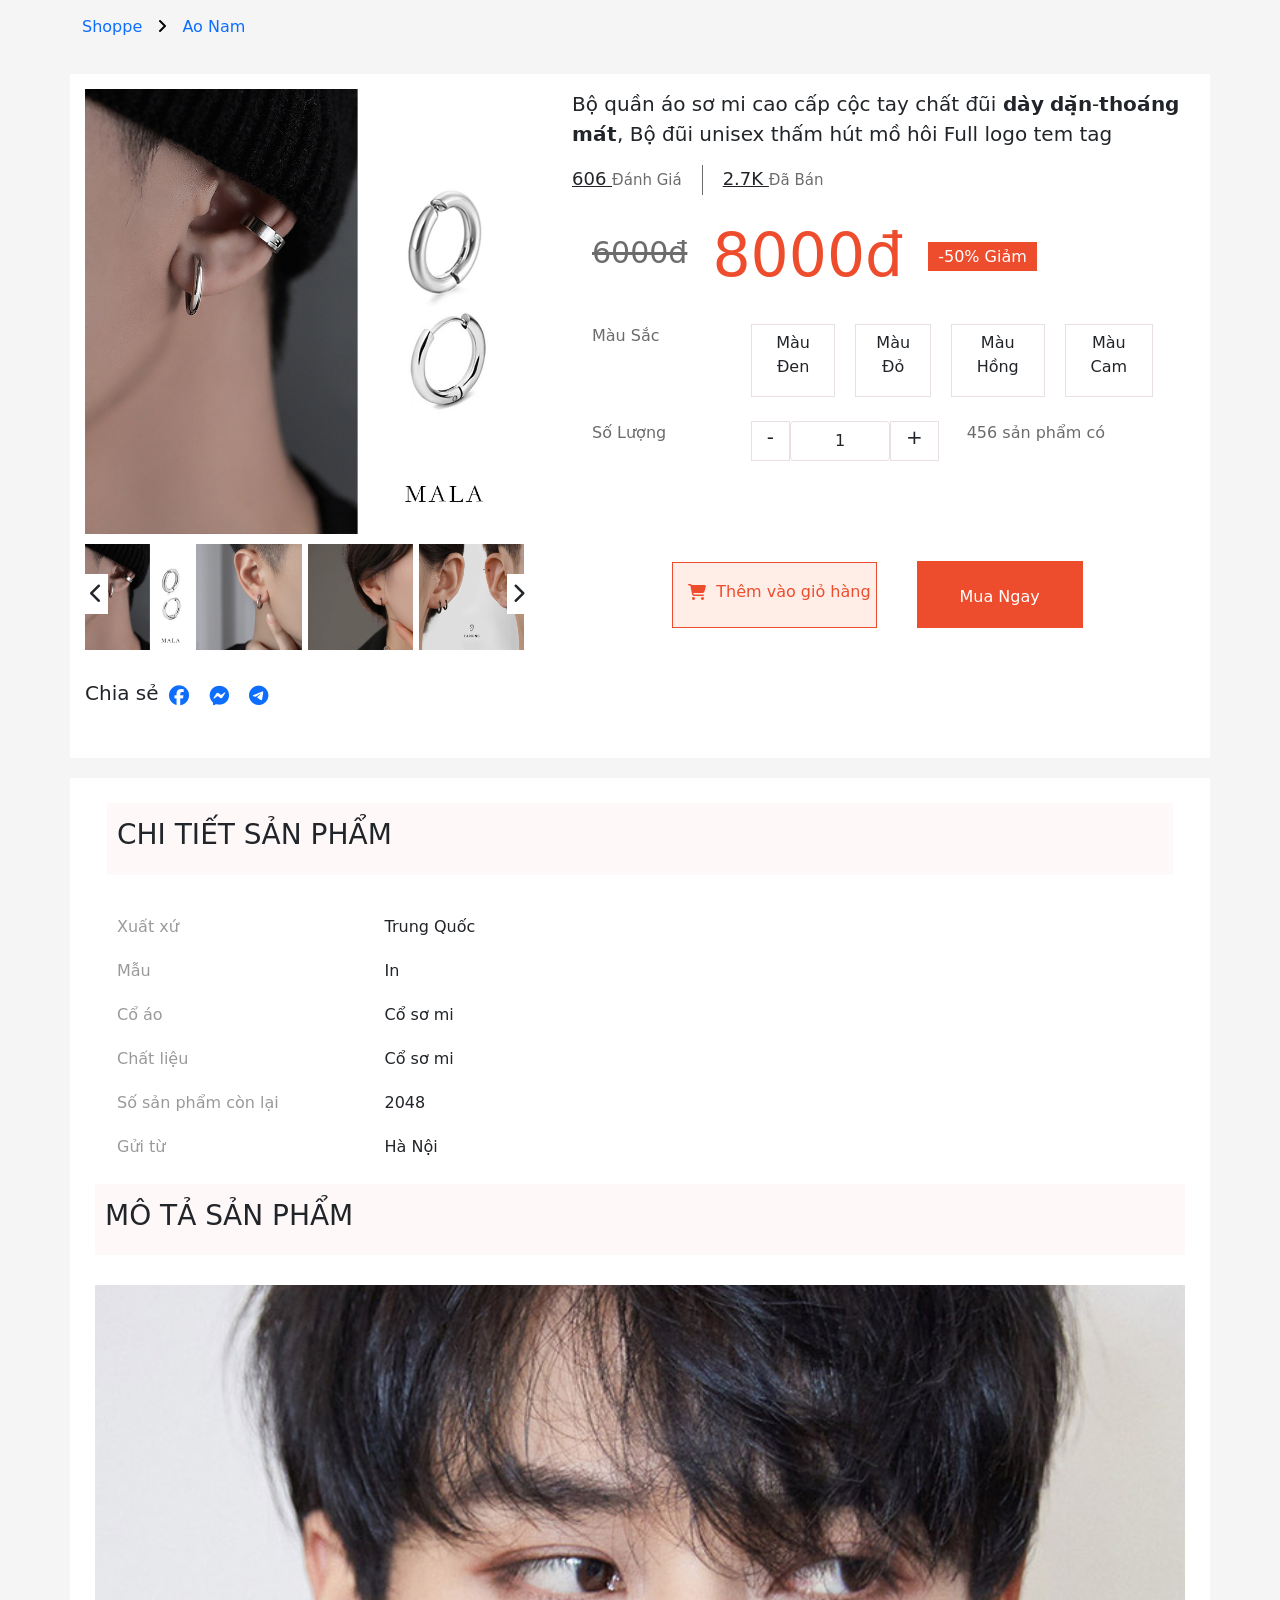
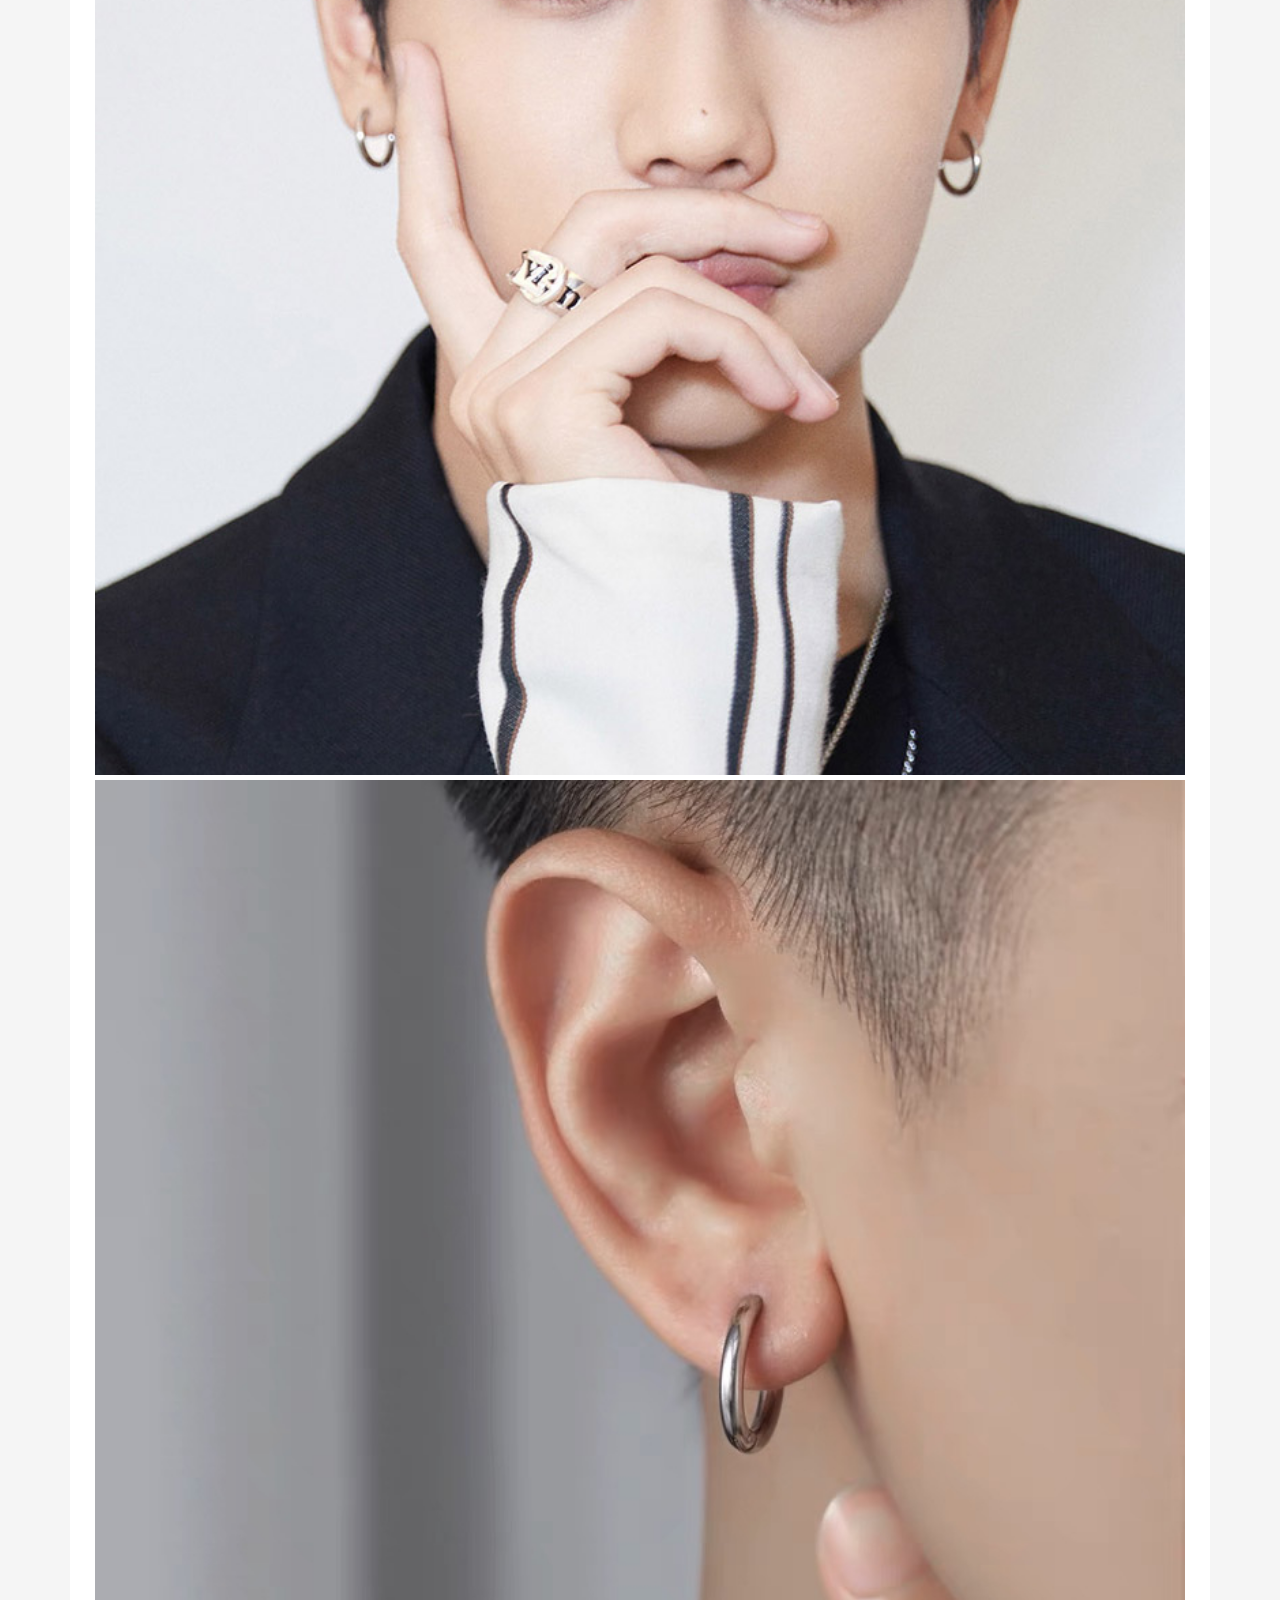
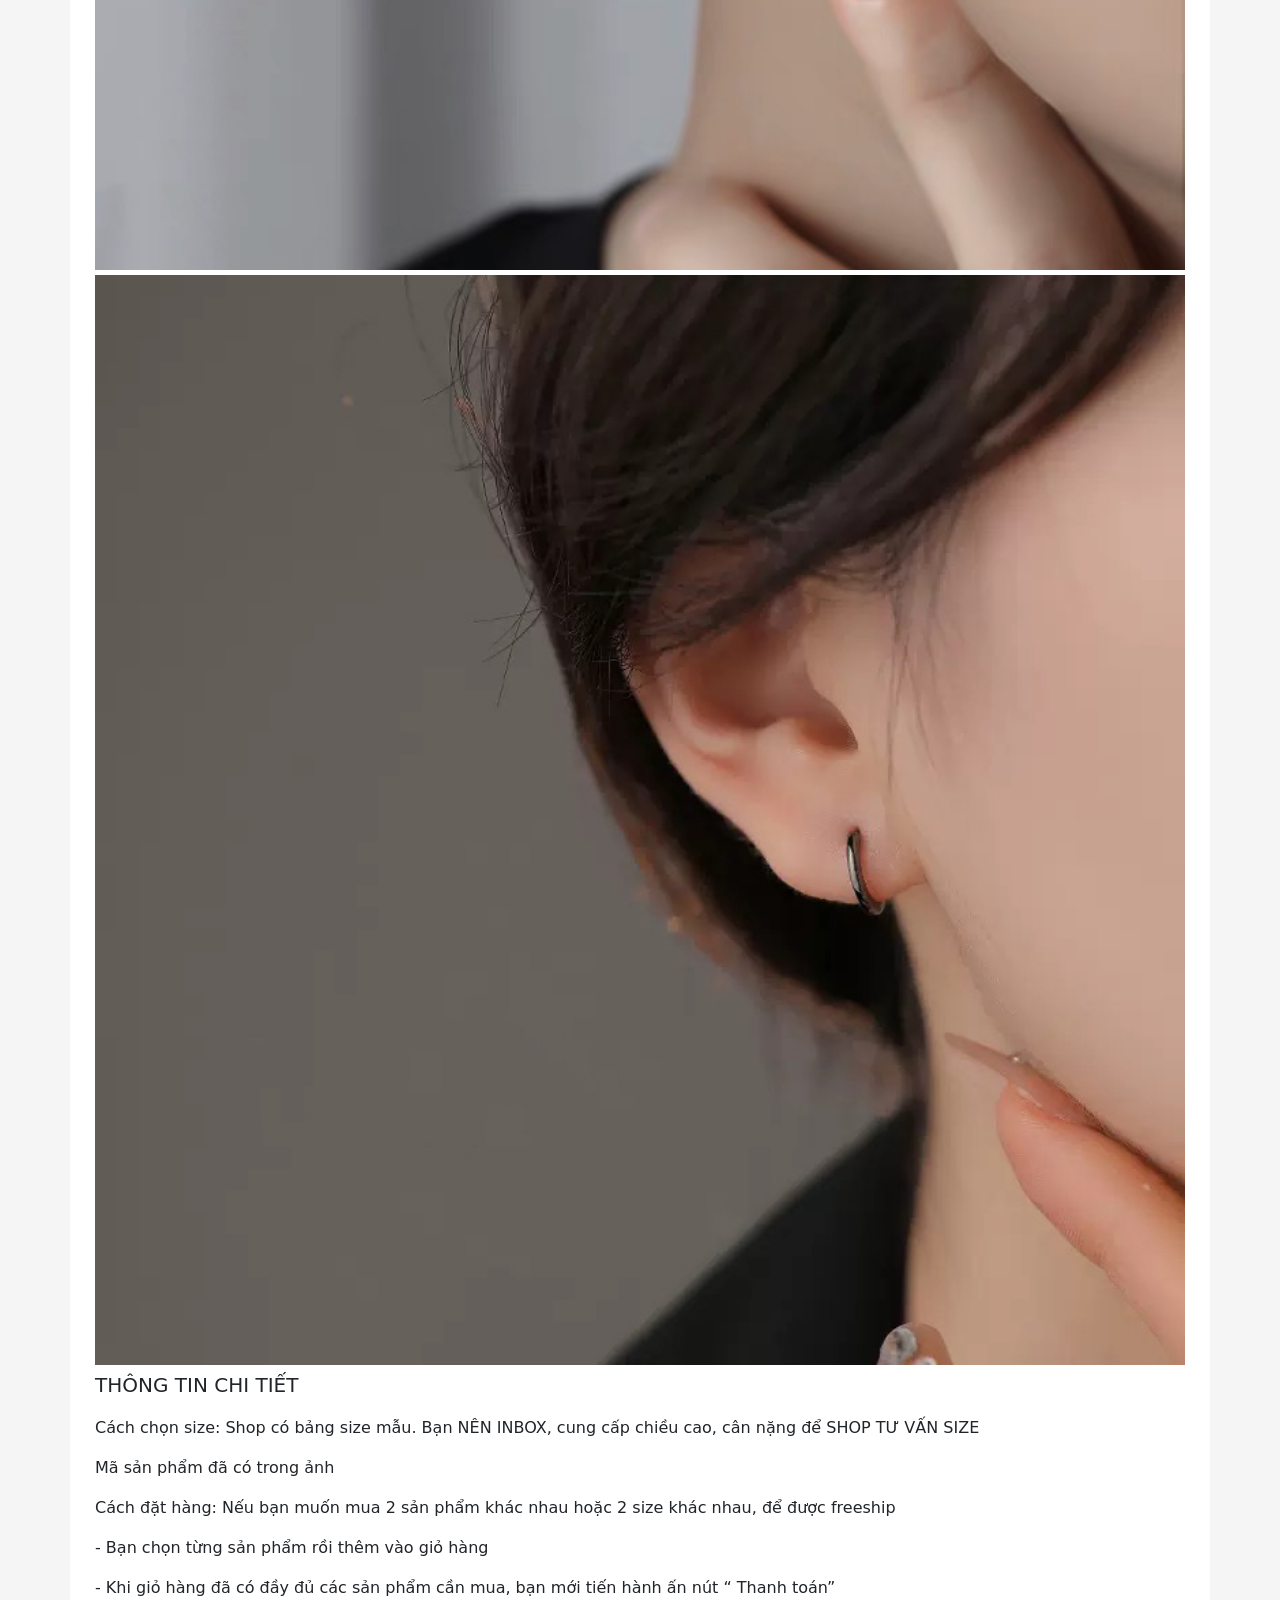
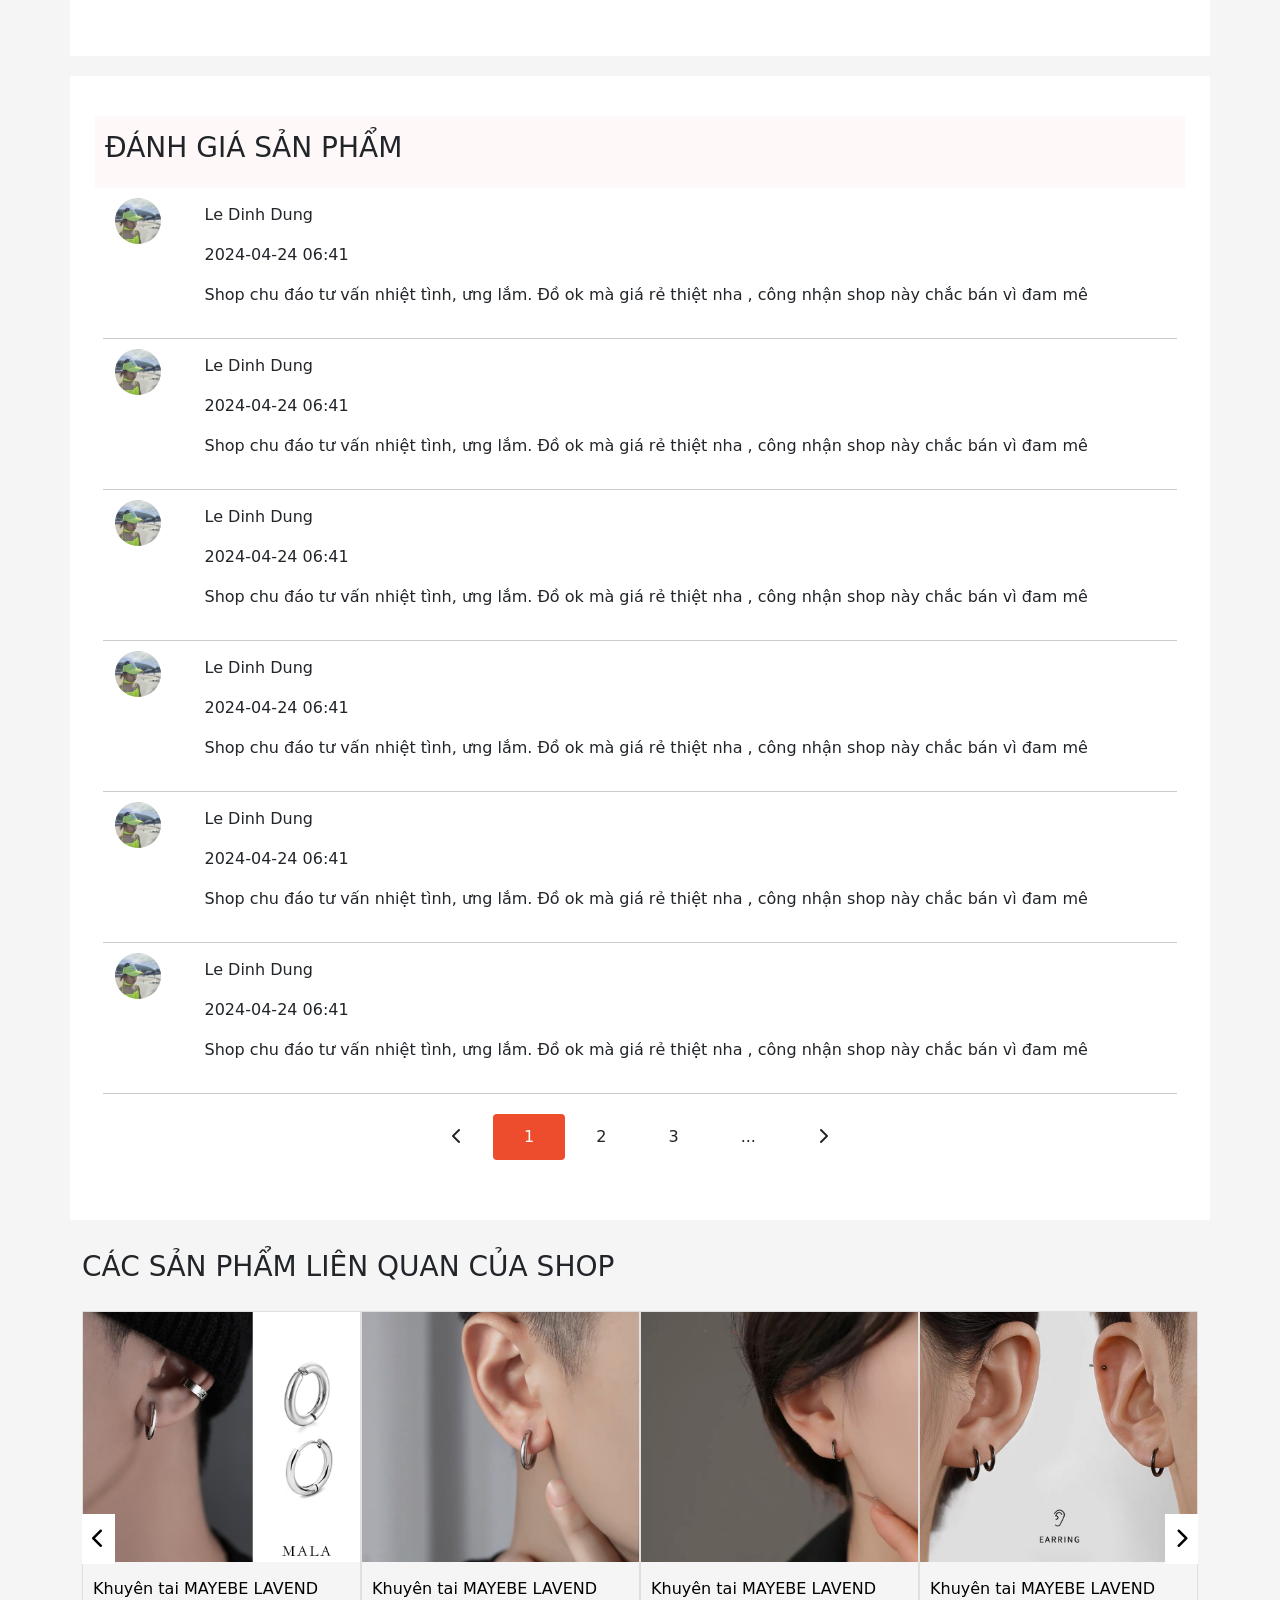
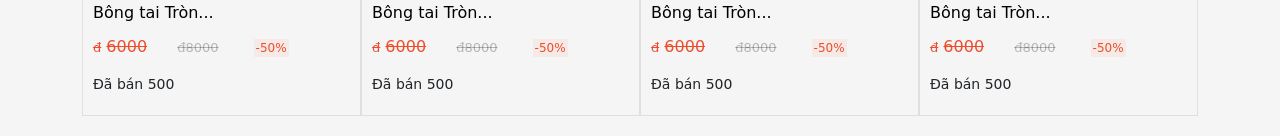
==== index.html @ de65886d "detail" ====
<!DOCTYPE html>
<html lang="en">
<head>
    <meta charset="UTF-8">
    <meta name="viewport" content="width=device-width, initial-scale=1.0">
    <title>Document</title>
    <link rel="stylesheet" href="./css/style.css">
    <link rel="stylesheet" href="./bootstrap-5.0.2-dist/css/bootstrap.min.css">
    <link rel="stylesheet" href="./fontawesome-free-6.5.2-web/css/all.min.css">
</head>
<body>
    <div class="product-detail">
        <div class="container container-mobile">
            <div class="row page-product__breadcrumb">
                <div class="col-md-12 ">
                    <a href="" class="page-product-breadcrumb__item">Shoppe</a>
                    <a href="" class="page-product-breadcrumb__item"><i class="fa-solid fa-angle-right"></i></a>
                    <a href="" class="page-product-breadcrumb__item">Ao Nam</a>
                </div>
            </div>
            <div class="row product-briefing">
                <div class="col-md-5 list-img__product">
                    <div class="shopee-image-container">
                        <img width="100%" class="img-product__big" src="./img/d652c0b51bca7db8113ffdc261a8ef00.jpg" alt="">
                    </div>
                    <div class="slider-img d-flex">
                        <div class="btn-slider prev-img__product">
                            <i class="fa-solid fa-chevron-left"></i>
                        </div>
                        <div class="img-item d-flex" id="thumbnails">                     
                            <div class="thumbnail mb-3">
                                <img width="95%" src="./img/d652c0b51bca7db8113ffdc261a8ef00.jpg" class="img-fluid small-image img-product" alt="Small Image 1">
                            </div>
                            <div class="thumbnail mb-3">
                                <img width="95%" src="./img/cn-11134207-7r98o-llwynxroayw23f.jpg" class="img-fluid small-image img-product" alt="Small Image 1">
                            </div>
                            <div class="thumbnail mb-3">
                                <img width="95%" src="./img/cn-11134207-7r98o-llwynxrocdgi6d.jpg" class="img-fluid small-image img-product" alt="Small Image 1">
                            </div>
                            <div class="thumbnail mb-3">
                                <img width="95%" src="./img/cn-11134207-7r98o-llx174wvia7639.jpg" class="img-fluid small-image img-product" alt="Small Image 1">
                            </div>
                            <div class="thumbnail mb-3">
                                <img width="95%" src="./img/cn-11134207-7r98o-llwynxro6r6qc8.jpg" class="img-fluid small-image img-product selected-img" alt="Small Image 1">
                            </div>
                          
                        </div>
                        <div class="btn-slider next-img__product">
                            <i class="fa-solid fa-chevron-right"></i>
                        </div>
                    </div>
                    <div class="share d-flex">
                        <h3 class="text-share">Chia sẻ</h3>
                        <div class="icon-shares d-flex">
                            <a href="" class="icon-share"><i class="fa-brands fa-facebook"></i></a>
                            <a href=""class="icon-share"><i class="fa-brands fa-facebook-messenger"></i></a>
                            <a href=""class="icon-share"><i class="fa-brands fa-telegram"></i></a>
                            
                        </div>
                    </div>
                  
                </div>
                <div class="col-md-7">
                    <div class="inf-product">
                        <div class="name-product">
                            <span class="text-name">Bộ quần áo sơ mi cao cấp cộc tay chất đũi 𝗱𝗮̀𝘆 𝗱𝗮̣̆𝗻-𝘁𝗵𝗼𝗮́𝗻𝗴 𝗺𝗮́𝘁, Bộ đũi unisex thấm hút mồ hôi Full logo tem tag</span>
                        </div>
                        <div class="product-statistical d-flex">
                                <div class="review">
                                    <span class="number-review text-number">606 </span> 
                                    <span class="text-review text-statistical">Đánh Giá</span>
                                </div>
                                <div class="container-dash">

                                </div>
                                <div class="sold">
                                    <span class="number-sold text-number">2.7K </span> 
                                    <span class="text-sold text-statistical">  Đã Bán</span>
                                </div>
                        </div>
                        <div class="container-inf__product">
                            <div class="price d-flex">
                                <div class="price-sell">
                                    <span class="text-product__commont">6000đ</span>
                                </div>
                               
                                <span class=cost>8000đ</span>
                                <div class="container-discount">
                                    <span class="percent-discount">-50% Giảm</span>
                                </div>
                               
                            </div>
                            <div class="color-product">
                                <div class="row">
                                    <div class="col-md-3">
                                        <p class="title-color">Màu Sắc</p>
                                    </div>
                                    <div class="col-md-9 d-flex">
                                        <div class="select-color">
                                            <p class="name-color">Màu Đen</p>
                                        </div>
                                        <div class="select-color">
                                            <p class="name-color">Màu Đỏ</p>
                                        </div>
                                        <div class="select-color">
                                            <p class="name-color">Màu Hồng</p>
                                        </div>
                                        <div class="select-color">
                                            <p class="name-color">Màu Cam</p>
                                        </div>
                                    </div>
                                </div>
                            </div>
                            <div class="quantity-product">
                                    <div class="row">
                                        <div class="col-md-3">
                                            <p class="title-quantity">Số Lượng</p>
                                        </div>
                                        <div class="col-md-9 d-flex">
                                            <div class="row">
                                                <div class="col-md-5">
                                                    <div class="d-flex btn-input__quantity">
                                                        <div class="btn-quantity reduce">
                                                            -
                                                        </div>
                                                        <div class="show-quantity">
                                                            <input class="form-control quantity-product__buy" type="text" value="1">
                                                        </div>
                                                        <div class="btn-quantity increase">
                                                            +
                                                        </div>
                                                    </div>
                                                </div>
                                                <div class="col-md-7">
                                                    <div class="product-availability">
                                                        <p class="text-product__availability">456 sản phẩm có</p>
                                                    </div>
                                                </div>
                                            </div>
                                            
                                            
                                        </div>
                                    </div>
                            </div>
                            <div class="btn-group full-height d-flex justify-content-center align-items-center">
                                <div class="btn-addcart ">
                                    <div class="text-btn__addcart d-flex">
                                        <i class="fa-solid fa-cart-shopping"></i>
                                        <p class="text-addcart">Thêm vào giỏ hàng</p>
                                    </div>
                                   
                                </div>
                                <div class="btn-buy">
                                    <button class="btn btn-submit">Mua Ngay</button>
                                </div>
                            </div>
                        </div>
                    </div>
                </div>
            </div>
            <div class="row container-description__product">
                    <div class="inf-product__detail">
                        <div class="header-product__detail">
                            <h3 class="title-header__detail">CHI TIẾT SẢN PHẨM</h3>
                        </div>
                        <div class="content-inf-product__detail">
                            <div class="row item-inf-product__detail origin">
                                <div class="col-md-3 title-item-inf-product__detail">Xuất xứ</div>
                                <div class="col-md-9 content-item-inf-product__detail">Trung Quốc</div>
                            </div>
                            <div class="row item-inf-product__detail Sample">
                                <div class="col-md-3 title-item-inf-product__detail">Mẫu</div>
                                <div class="col-md-9 content-item-inf-product__detail">In</div>
                            </div>
                            <div class="row item-inf-product__detail Collar">
                                <div class="col-md-3 title-item-inf-product__detail">Cổ áo</div>
                                <div class="col-md-9 content-item-inf-product__detail">Cổ sơ mi</div>
                            </div>
                            <div class="row item-inf-product__detail Collar">
                                <div class="col-md-3 title-item-inf-product__detail">Chất liệu</div>
                                <div class="col-md-9 content-item-inf-product__detail">Cổ sơ mi</div>
                            </div>
                            <div class="row item-inf-product__detail product-remaining ">
                                <div class="col-md-3 title-item-inf-product__detail">Số sản phẩm còn lại</div>
                                <div class="col-md-9 content-item-inf-product__detail">2048</div>
                            </div>
                            <div class="row item-inf-product__detail Sentfrom">
                                <div class="col-md-3 title-item-inf-product__detail">Gửi từ</div>
                                <div class="col-md-9 content-item-inf-product__detail">Hà Nội</div>
                            </div>
                        </div>
                    </div>
                    <div class="inf-product__description">
                        <div class="header-product__description">
                            <h3 class="title-header__description">MÔ TẢ SẢN PHẨM</h3>
                        </div>
                        <div class="content-inf-product__description">
                            <div class="list-img-product">
                                <img width="100%" class="img-product" src="./img/cn-11134207-7r98o-llwynxro6r6qc8.jpg" alt="">
                                <img width="100%" class="img-product" src="./img/cn-11134207-7r98o-llwynxroayw23f.jpg" alt="">
                                <img width="100%" class="img-product" src="./img/cn-11134207-7r98o-llwynxrocdgi6d.jpg" alt="">
                            </div>
                            <div class="text-inf-product__description">
                                <p class="title-text">THÔNG TIN CHI TIẾT</p>
                                <p class="text-product__description">Cách chọn size: Shop có bảng size mẫu. Bạn NÊN INBOX, cung cấp chiều cao, cân nặng để SHOP TƯ VẤN SIZE</p>
                                <p class="text-product__description">Mã sản phẩm đã có trong ảnh</p>
                                <p class="text-product__description">Cách đặt hàng: Nếu bạn muốn mua 2 sản phẩm khác nhau hoặc 2 size khác nhau, để được freeship</p>
                                <p class="text-product__description">- Bạn chọn từng sản phẩm rồi thêm vào giỏ hàng</p>
                                <p class="text-product__description">- Khi giỏ hàng đã có đầy đủ các sản phẩm cần mua, bạn mới tiến hành ấn nút “ Thanh toán”</p>
                            </div>
                        </div>
                    </div>
            </div>
            <div class="row container-review__product">
                <div class="review-product">
                    <div class="header-review__product">
                        <h3 class="title-header__review">ĐÁNH GIÁ SẢN PHẨM</h3>
                    </div>
                    <div class="content-product__review">
                        <div class="list-review__product">
                            <div class="item-review__product">
                                <div class="row inf-review__product">
                                    <div class="col-md-1">
                                        <img src="./img/nguoi.jpg" class="avatar-review" alt="">
                                    </div>
                                    <div class="col-md-11">
                                        <div class="inf-review">
                                            <div class="name-user__review">
                                                <p class="text-name">Le Dinh Dung</p>
                                            </div>
                                            <div class="time-user__review">
                                                <p class="time-review">2024-04-24 06:41</p>
                                            </div>
                                            <div class="content-review">
                                                <p class="text-content">Shop chu đáo tư vấn nhiệt tình, ưng lắm. Đồ ok mà giá rẻ thiệt nha , công nhận shop này chắc bán vì đam mê</p>
                                            </div>
                                        </div>
                                    </div>
                                </div>
                                <div class="row inf-review__product">
                                    <div class="col-md-1">
                                        <img src="./img/nguoi.jpg" class="avatar-review" alt="">
                                    </div>
                                    <div class="col-md-11">
                                        <div class="inf-review">
                                            <div class="name-user__review">
                                                <p class="text-name">Le Dinh Dung</p>
                                            </div>
                                            <div class="time-user__review">
                                                <p class="time-review">2024-04-24 06:41</p>
                                            </div>
                                            <div class="content-review">
                                                <p class="text-content">Shop chu đáo tư vấn nhiệt tình, ưng lắm. Đồ ok mà giá rẻ thiệt nha , công nhận shop này chắc bán vì đam mê</p>
                                            </div>
                                        </div>
                                    </div>
                                </div>
                                <div class="row inf-review__product">
                                    <div class="col-md-1">
                                        <img src="./img/nguoi.jpg" class="avatar-review" alt="">
                                    </div>
                                    <div class="col-md-11">
                                        <div class="inf-review">
                                            <div class="name-user__review">
                                                <p class="text-name">Le Dinh Dung</p>
                                            </div>
                                            <div class="time-user__review">
                                                <p class="time-review">2024-04-24 06:41</p>
                                            </div>
                                            <div class="content-review">
                                                <p class="text-content">Shop chu đáo tư vấn nhiệt tình, ưng lắm. Đồ ok mà giá rẻ thiệt nha , công nhận shop này chắc bán vì đam mê</p>
                                            </div>
                                        </div>
                                    </div>
                                </div>
                                <div class="row inf-review__product">
                                    <div class="col-md-1">
                                        <img src="./img/nguoi.jpg" class="avatar-review" alt="">
                                    </div>
                                    <div class="col-md-11">
                                        <div class="inf-review">
                                            <div class="name-user__review">
                                                <p class="text-name">Le Dinh Dung</p>
                                            </div>
                                            <div class="time-user__review">
                                                <p class="time-review">2024-04-24 06:41</p>
                                            </div>
                                            <div class="content-review">
                                                <p class="text-content">Shop chu đáo tư vấn nhiệt tình, ưng lắm. Đồ ok mà giá rẻ thiệt nha , công nhận shop này chắc bán vì đam mê</p>
                                            </div>
                                        </div>
                                    </div>
                                </div>
                                <div class="row inf-review__product">
                                    <div class="col-md-1">
                                        <img src="./img/nguoi.jpg" class="avatar-review" alt="">
                                    </div>
                                    <div class="col-md-11">
                                        <div class="inf-review">
                                            <div class="name-user__review">
                                                <p class="text-name">Le Dinh Dung</p>
                                            </div>
                                            <div class="time-user__review">
                                                <p class="time-review">2024-04-24 06:41</p>
                                            </div>
                                            <div class="content-review">
                                                <p class="text-content">Shop chu đáo tư vấn nhiệt tình, ưng lắm. Đồ ok mà giá rẻ thiệt nha , công nhận shop này chắc bán vì đam mê</p>
                                            </div>
                                        </div>
                                    </div>
                                </div>
                                <div class="row inf-review__product">
                                    <div class="col-md-1">
                                        <img src="./img/nguoi.jpg" class="avatar-review" alt="">
                                    </div>
                                    <div class="col-md-11">
                                        <div class="inf-review">
                                            <div class="name-user__review">
                                                <p class="text-name">Le Dinh Dung</p>
                                            </div>
                                            <div class="time-user__review">
                                                <p class="time-review">2024-04-24 06:41</p>
                                            </div>
                                            <div class="content-review">
                                                <p class="text-content">Shop chu đáo tư vấn nhiệt tình, ưng lắm. Đồ ok mà giá rẻ thiệt nha , công nhận shop này chắc bán vì đam mê</p>
                                            </div>
                                        </div>
                                    </div>
                                </div>
                            </div>
                        </div>
                        <div class="shopee-page-controller full-height d-flex justify-content-center align-items-center">
                            <div class="row">
                                <div class="list-page d-flex">
                                    <button class="btn-prev btn"><i class="fa-solid fa-chevron-left"></i></button>
                                    <button class="page-item btn selected">1</button>
                                    <button class="page-item btn ">2</button>
                                    <button class="page-item btn ">3</button>
                                    <button class="page-item btn ">...</button>
                                    <button  class="btn-next btn "><i class="fa-solid fa-chevron-right"></i></button>
                                </div>
                            </div>
                           
                        </div>
                    </div>
                </div>
            </div>
            <div class="row other-product">
                <div class="header-other__product">
                    <h3 class="title-header-other__product">CÁC SẢN PHẨM LIÊN QUAN CỦA SHOP</h3>
                </div>
                <div class="content-other__product">
                    <div class="slider-product d-flex">
                        <div class="btn-slider prev-product">
                            <i class="fa-solid fa-chevron-left"></i>
                        </div>
                        <div class="product-item d-flex" id="products">                     
                            <div class=" inf-product">
                                <img width="100%" height="250px" src="./img/d652c0b51bca7db8113ffdc261a8ef00.jpg" class="img-product" alt="">
                                <div class="text-product">
                                    <a href="" class="name-product">Khuyên tai MAYEBE LAVEND Bông tai Tròn...</a>
                                    <div class="price">
                                        <span class="text-product__commont unit">đ</span>
                                        <span class="text-product__commont price_sell">6000</span>
                                        <span class=cost>đ8000</span>
                                        <span class="percent-discount">-50%</span>
                                    </div>
                                    <div class="text-sold">
                                        Đã bán 500
                                    </div>
                                </div>
                            </div>
                            <div class=" inf-product">
                                <img width="100%" height="250px" src="./img/cn-11134207-7r98o-llwynxroayw23f.jpg" class="img-product" alt="">
                                <div class="text-product">
                                    <a href="" class="name-product">Khuyên tai MAYEBE LAVEND Bông tai Tròn...</a>
                                    <div class="price">
                                        <span class="text-product__commont unit">đ</span>
                                        <span class="text-product__commont price_sell">6000</span>
                                        <span class=cost>đ8000</span>
                                        <span class="percent-discount">-50%</span>
                                    </div>
                                    <div class="text-sold">
                                        Đã bán 500
                                    </div>
                                </div>
                            </div>
                            <div class=" inf-product">
                                <img width="100%" height="250px" src="./img/cn-11134207-7r98o-llwynxrocdgi6d.jpg" class="img-product" alt="">
                                <div class="text-product">
                                    <a href="" class="name-product">Khuyên tai MAYEBE LAVEND Bông tai Tròn...</a>
                                    <div class="price">
                                        <span class="text-product__commont unit">đ</span>
                                        <span class="text-product__commont price_sell">6000</span>
                                        <span class=cost>đ8000</span>
                                        <span class="percent-discount">-50%</span>
                                    </div>
                                    <div class="text-sold">
                                        Đã bán 500
                                    </div>
                                </div>
                            </div>
                            <div class=" inf-product">
                                <img width="100%" height="250px" src="./img/cn-11134207-7r98o-llx174wvia7639.jpg" class="img-product" alt="">
                                <div class="text-product">
                                    <a href="" class="name-product">Khuyên tai MAYEBE LAVEND Bông tai Tròn...</a>
                                    <div class="price">
                                        <span class="text-product__commont unit">đ</span>
                                        <span class="text-product__commont price_sell">6000</span>
                                        <span class=cost>đ8000</span>
                                        <span class="percent-discount">-50%</span>
                                    </div>
                                    <div class="text-sold">
                                        Đã bán 500
                                    </div>
                                </div>
                            </div>
                            <div class=" inf-product">
                                <img width="100%" height="250px" src="./img/vn-50009109-40d9185a5eb07ec1ccbcc4d94fb92656.png" class="img-product" alt="">
                                <div class="text-product">
                                    <a href="" class="name-product">Khuyên tai MAYEBE LAVEND Bông tai Tròn...</a>
                                    <div class="price">
                                        <span class="text-product__commont unit">đ</span>
                                        <span class="text-product__commont price_sell">6000</span>
                                        <span class=cost>đ8000</span>
                                        <span class="percent-discount">-50%</span>
                                    </div>
                                    <div class="text-sold">
                                        Đã bán 500
                                    </div>
                                </div>
                            </div>
                            <div class=" inf-product">
                                <img width="100%" height="250px" src="./img/cn-11134207-7r98o-llx174wvia7639.jpg" class="img-product" alt="">
                                <div class="text-product">
                                    <a href="" class="name-product">Khuyên tai MAYEBE LAVEND Bông tai Tròn...</a>
                                    <div class="price">
                                        <span class="text-product__commont unit">đ</span>
                                        <span class="text-product__commont price_sell">6000</span>
                                        <span class=cost>đ8000</span>
                                        <span class="percent-discount">-50%</span>
                                    </div>
                                    <div class="text-sold">
                                        Đã bán 500
                                    </div>
                                </div>
                            </div>
                            <div class=" inf-product">
                                <img width="100%" height="250px" src="./img/cn-11134207-7r98o-llx174wvia7639.jpg" class="img-product" alt="">
                                <div class="text-product">
                                    <a href="" class="name-product">Khuyên tai MAYEBE LAVEND Bông tai Tròn...</a>
                                    <div class="price">
                                        <span class="text-product__commont unit">đ</span>
                                        <span class="text-product__commont price_sell">6000</span>
                                        <span class=cost>đ8000</span>
                                        <span class="percent-discount">-50%</span>
                                    </div>
                                    <div class="text-sold">
                                        Đã bán 500
                                    </div>
                                </div>
                            </div>
                            <div class=" inf-product">
                                <img width="100%" height="250px" src="./img/cn-11134207-7r98o-llx174wvia7639.jpg" class="img-product" alt="">
                                <div class="text-product">
                                    <a href="" class="name-product">Khuyên tai MAYEBE LAVEND Bông tai Tròn...</a>
                                    <div class="price">
                                        <span class="text-product__commont unit">đ</span>
                                        <span class="text-product__commont price_sell">6000</span>
                                        <span class=cost>đ8000</span>
                                        <span class="percent-discount">-50%</span>
                                    </div>
                                    <div class="text-sold">
                                        Đã bán 500
                                    </div>
                                </div>
                            </div>
                        </div>
                        <div class="btn-slider next-product">
                            <i class="fa-solid fa-chevron-right"></i>
                        </div>
                    </div>
                </div>
            </div>
           
        </div>
    </div>
    
</body>
</html>
<script src="./js/jquery-3.7.1.min.js"></script>
<script src="./js/main.js"></script>
---- css/style.css ----
.product-detail{
    background-color: #F5F5F5;
}
.product-detail .page-product__breadcrumb{
    padding: 15px 0;
}
.product-detail .page-product__breadcrumb .page-product-breadcrumb__item{
    text-decoration: none;
    padding-right: 10px;
    
}
.product-detail .page-product__breadcrumb .fa-angle-right{
    color: #000;
}
.product-detail .product-briefing{
    margin-top: 1.25rem;
    background-color: #fff;
}
.product-detail .product-briefing .list-img__product{
    padding: 15px;
}
.product-briefing .list-img__product .img-item{
    margin-top: 10px;
   
}
.list-img__product .slider-img{
    position: relative;
}
.list-img__product .slider-img .btn-slider{
    background-color: rgb(255, 255, 255);
    position: absolute;
    z-index: 1;
    margin-top: 40px;
    font-size: 20px;
    padding: 5px;
}
.list-img__product .slider-img .next-img__product{
    background-color: rgb(255, 255, 255);
    position: absolute;
    z-index: 1;
    margin-top: 40px;
   right: 0;
}
.list-img__product .img-item .img-product{
   
}
.list-img__product .img-item .selected-img{
    border: 2px solid rgb(238, 77, 45);
}
.list-img__product .img-item img:hover{
    border: 2px solid rgb(238, 77, 45);
}
.product-briefing .list-img__product .share{
    margin-top: 15px;
}
.list-img__product .share .text-share{
    font-size: 20px;
}
.share .icon-shares .icon-share{
    font-size: 20px;
    padding: 0 10px;
}
.product-detail .product-briefing .inf-product{
    padding: 15px;
}
.inf-product .name-product .text-name{
    font-size: 20px;
}
.product-briefing .inf-product .product-statistical{
    margin-top: 16px;
}
.inf-product .product-statistical .text-number{
    font-size: 18px;
    text-decoration:underline;
}
.inf-product .product-statistical .text-statistical{
    font-size: 15px;
    color: #6d6c6c;
}
.inf-product .product-statistical .container-dash{
    width: 1px;
    height: 30px;
    background-color: #6d6c6c;
    margin: 0 20px;
}
.product-briefing .inf-product .container-inf__product{
    padding: 15px 20px;
}
.inf-product .price .price-sell{
    margin-top: 20px;
}
.inf-product .price .text-product__commont{
    text-decoration: line-through;
    color: #6d6c6c;
    font-size: 30px;
}
.inf-product .price .cost{
    font-size: 60px;
    color:  rgb(238, 77, 45);
    margin: 0 25px;
}
.inf-product .price .container-discount{
    margin-top: 35px;
}
.inf-product .price .percent-discount{
    background-color: rgb(238, 77, 45) ;
    color: #fff;
    padding: 5px 10px;


}
.inf-product .container-inf__product .color-product{
    margin: 24px 0;
}
.container-inf__product .color-product .title-color{
    color: #6d6c6c;
}
.container-inf__product .color-product .select-color{
    border: 1px solid #e9e0e2;
    margin: 0 10px;
}
.container-inf__product .color-product .select-color:hover{
    color:  rgb(238, 77, 45);
    border: 1px solid rgb(238, 77, 45);
}
.color-product .select-color .name-color{
    padding: 1px 10px;
    text-align: center;
    margin-top: 5px;
}
.container-inf__product .color-product .selected{
    color:  rgb(238, 77, 45);
    border: 1px solid rgb(238, 77, 45);
}

.container-inf__product .quantity-product .title-quantity {
    color: #6d6c6c;
}
.container-inf__product .quantity-product .btn-input__quantity{
    margin-left: 10px;
}
.container-inf__product .quantity-product .btn-quantity{
    font-size: 20px;
    border: 1px solid  #e9e0e2;
    display: block;
    padding: 0 15px;
    
}
.container-inf__product .quantity-product .show-quantity input{
    text-align: center;
    padding: 7px 0;
    width: 100px;
    border: 1px solid  #e9e0e2;
}
.container-inf__product .quantity-product .product-availability{
    color: #6d6c6c;
    padding: 0 40px;

}
.container-inf__product .btn-group{
    margin: 100px 0;
}
.container-inf__product .btn-group .btn-addcart{
    color:  rgb(238, 77, 45);
    padding: 7px 5px;
    border: 1px solid rgb(238, 77, 45);
    background: rgba(255, 87, 34, .1);
    cursor: pointer;
}
.container-inf__product .btn-group .btn-addcart .text-btn__addcart{
    margin-top: 10px;
}
.btn-group .btn-addcart .fa-cart-shopping{
    padding: 4px 10px;
    
}
.container-inf__product .btn-group .btn-buy{
    background-color:  rgb(238, 77, 45);
    padding: 7px 30px;
    margin-left: 40px;
    cursor: pointer;
}
.btn-group .btn-buy .btn-submit{
    margin-bottom: 5px;
}
.container-inf__product .btn-group .btn-buy button{
    color: #fff;
    margin-top: 10px;
}
.container-inf__product .btn-group .btn-buy:hover{
    opacity: 0.9;
}
.container-inf__product .btn-group .btn-addcart:hover{
    background: rgba(255, 197, 178, .181);
}
.product-detail .container-description__product{
    margin-top: 1.25rem;
    background-color: #fff;
}
.product-detail .container-description__product{
    padding: 25px;
}
.inf-product__detail .header-product__detail{
    padding: 15px 10px;
    background-color: rgba(255, 248, 248, 0.962);
}
.inf-product__detail .header-product__detail .title-header__detail{
    font-weight: 400;
}
.container-description__product .inf-product__detail .content-inf-product__detail{
    margin-top: 30px;
}.content-inf-product__detail .item-inf-product__detail{
    padding: 10px 10px;
}
.content-inf-product__detail .item-inf-product__detail .title-item-inf-product__detail{
    color: rgba(0, 0, 0, 0.4);
}
.container-description__product .inf-product__description{
    padding: 15px 0;
}
.inf-product__description .header-product__description{
    padding: 15px 10px;
    background-color: rgba(255, 248, 248, 0.962);
}
.inf-product__description .header-product__description .title-header__description{
    font-weight: 400;
}
.container-description__product .inf-product__description .content-inf-product__description{
    margin-top: 30px;
}
.inf-product__description .content-inf-product__description img{
    margin-bottom: 5px;
}
.content-inf-product__description .text-inf-product__description .title-text{
    font-size: 20px;
}
.content-inf-product__description .text-inf-product__description .text-product__description{
    margin-top: 5px;
}
.product-detail .container-review__product{
    margin-top: 1.25rem;
    background-color: #fff;
    padding: 25px;
}
.product-detail .container-review__product .review-product{
    padding: 15px 0;
}
.container-review__product .header-review__product{
    padding: 15px 10px;
    background-color: rgba(255, 248, 248, 0.962);
}
.container-review__product .header-review__product .title-header__review{
    font-weight: 400;
}
.container-review__product .review-product .content-product__review{
    padding: 0 20px ;
}
.content-product__review .list-review__product .item-review__product .avatar-review{
    border-radius: 50%;
    width: 70%;
}
.list-review__product .item-review__product .inf-review__product{
    border-bottom: 1px solid #ccc;
    padding: 10px 0;
}
.list-review__product .item-review__product .inf-review{
    padding: 5px 0;
}
.content-product__review .shopee-page-controller{
    padding: 20px 0;
}

.shopee-page-controller .list-page .btn{
    padding:10px 30px ;
}
.shopee-page-controller .list-page .selected{
    background-color:rgb(238, 77, 45);
    color: #fff;
}
.product-detail .other-product{
    margin-top: 30px;
}
.product-detail .other-product .title-header-other__product{
    font-weight: 400;
}
.content-other__product .slider-product{
    padding: 20px 0;
    position: relative;
}
.content-other__product .product-item .inf-product{
    border:1px solid rgba(0, 0, 0, .09);
}

.content-other__product .inf-product .img-product{
    object-fit: cover;
}

.content-other__product .inf-product .text-product{
    padding: 15px 10px;
}
.content-other__product .inf-product .text-product .name-product{
    text-decoration: none;
    color: #000;
    font-size: 16px;
    display: inline-block;
}
.inf-product .text-product .price{
    padding: 10px 0;
}
.inf-product .text-product .price .percent-discount{
    background-color: rgb(246, 234, 231);
    font-size: 12px;
    color:rgb(238, 77, 45);
    padding: 2px;
    margin-left: 5px;
}
.inf-product .text-product .price .text-product__commont{
    font-size: 16px;
    line-height: .875rem;
    color:  rgb(238, 77, 45);
}
.inf-product .text-product .price .unit{
    font-size: 13px;
}
.inf-product .text-product .price .cost{
    color: rgba(0, 0, 0, 0.26);
    font-size: 13px;
    text-decoration:line-through;
}
.inf-product .text-product .text-sold{
    font-size: 14px;
    padding: 5px 0;
}
.content-other__product .btn-slider{
    position: absolute;
    background-color: #fff;
    color: #000;
    padding: 10px;
    font-size: 20px;
}
.content-other__product .prev-product{
    left: 0;
    top: 50%;
}
.content-other__product .next-product{
    right: 0;
    top: 50%;
}
@media (max-width: 767px) {
    .container-mobile {
        width: 100%;
        max-width: 100%;
        padding-left: 0;
        padding-right: 0;
    }
}
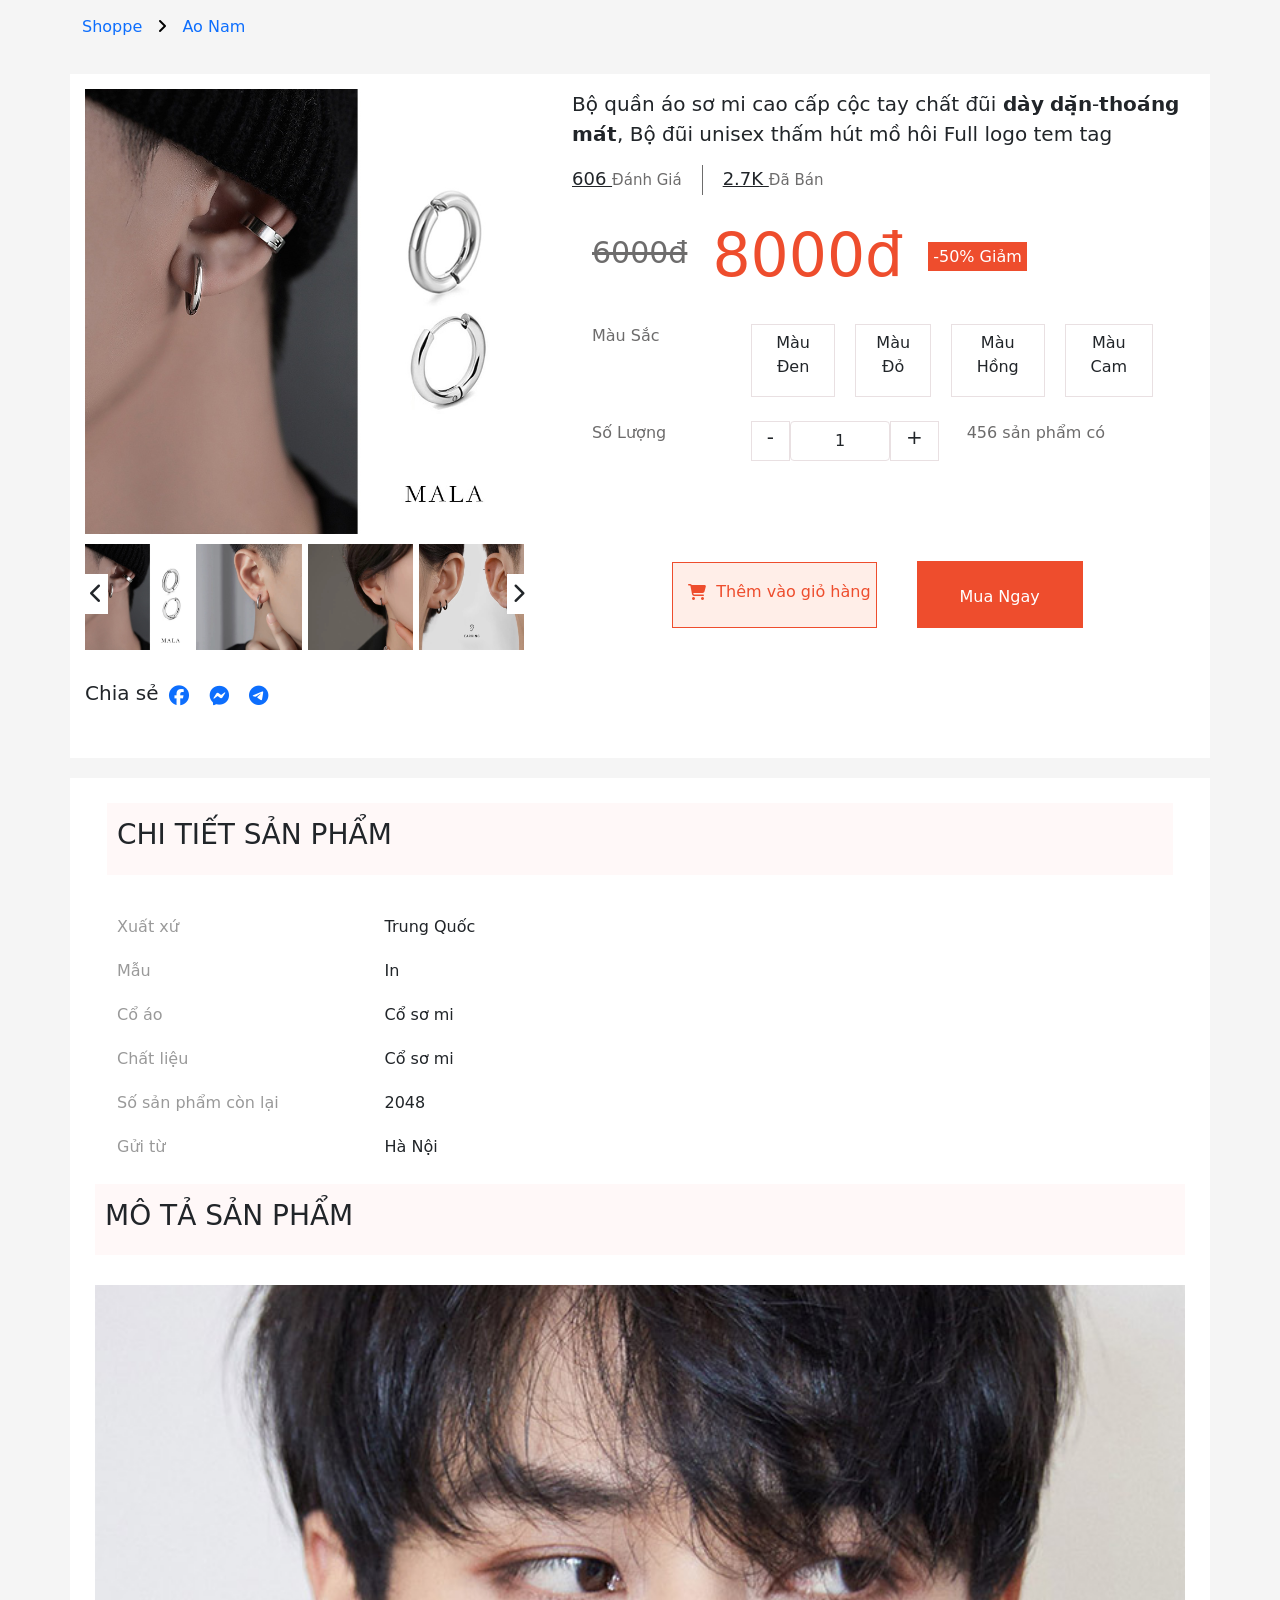
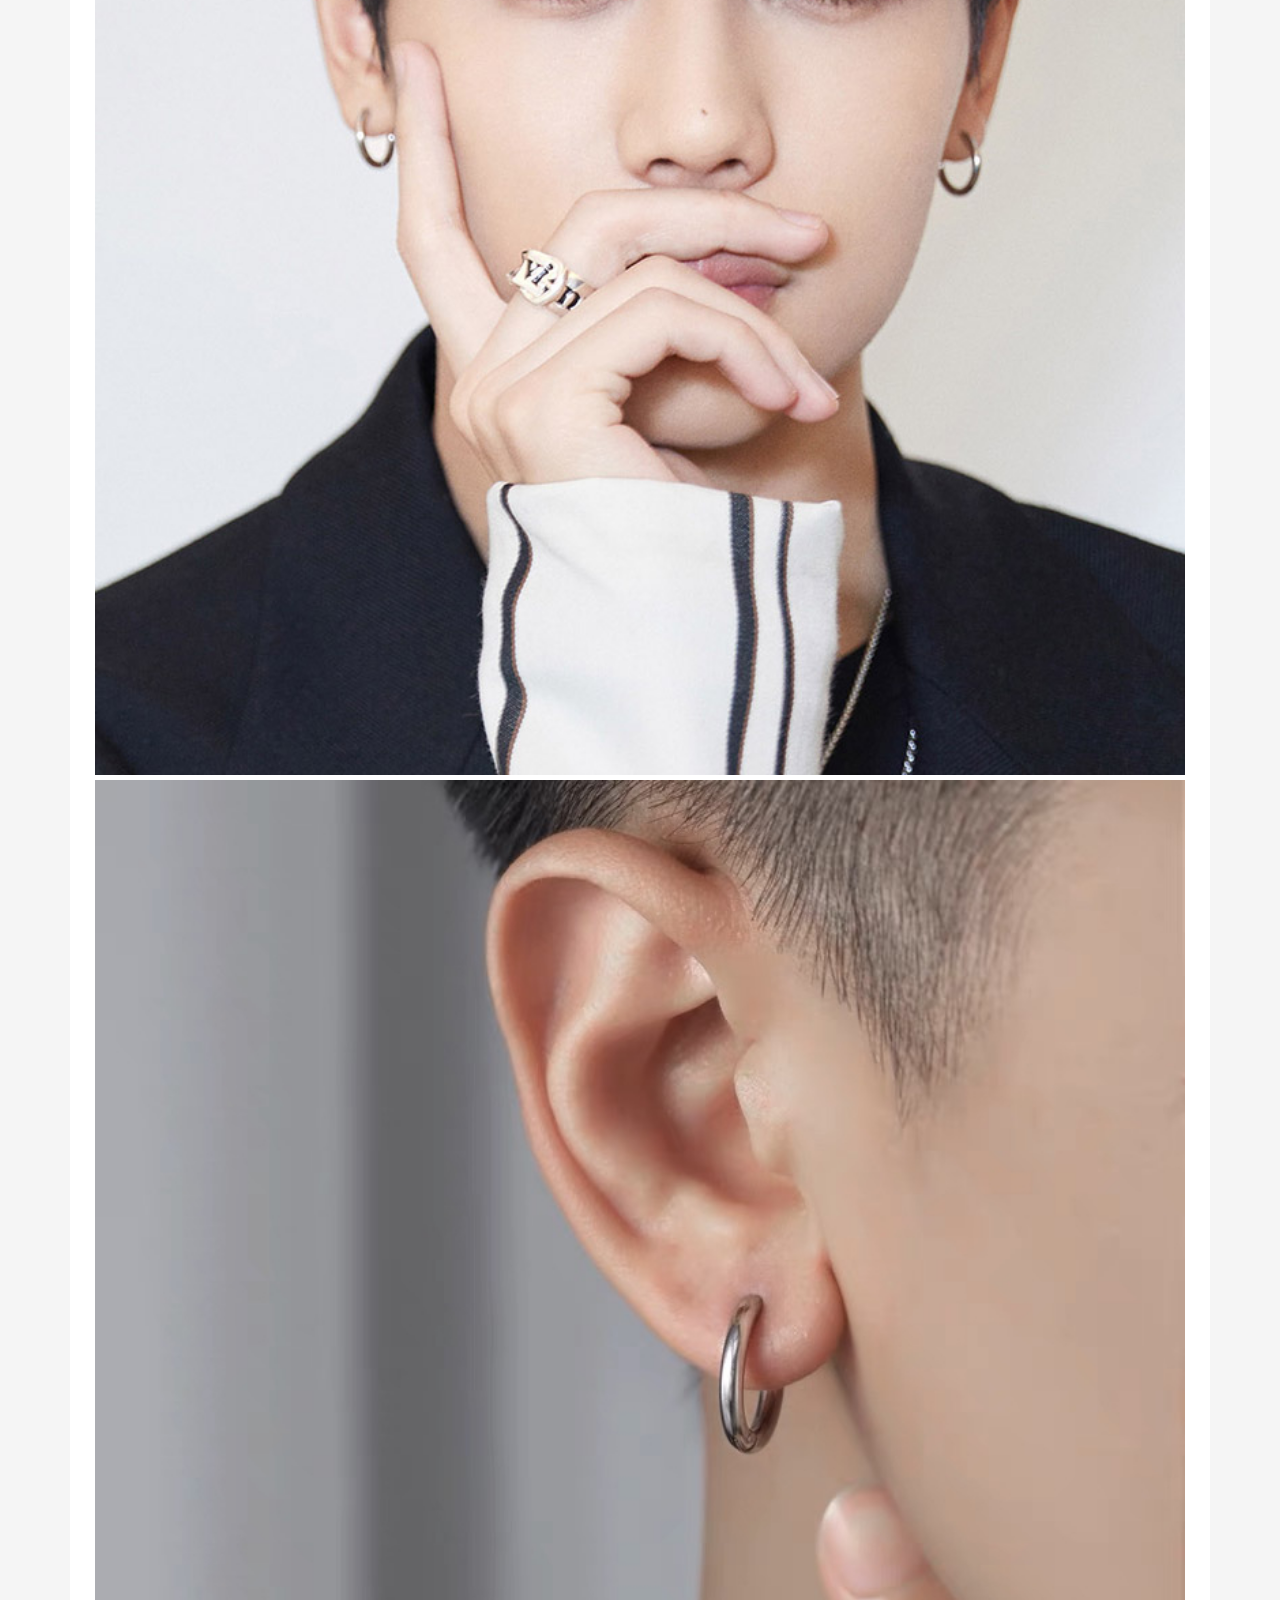
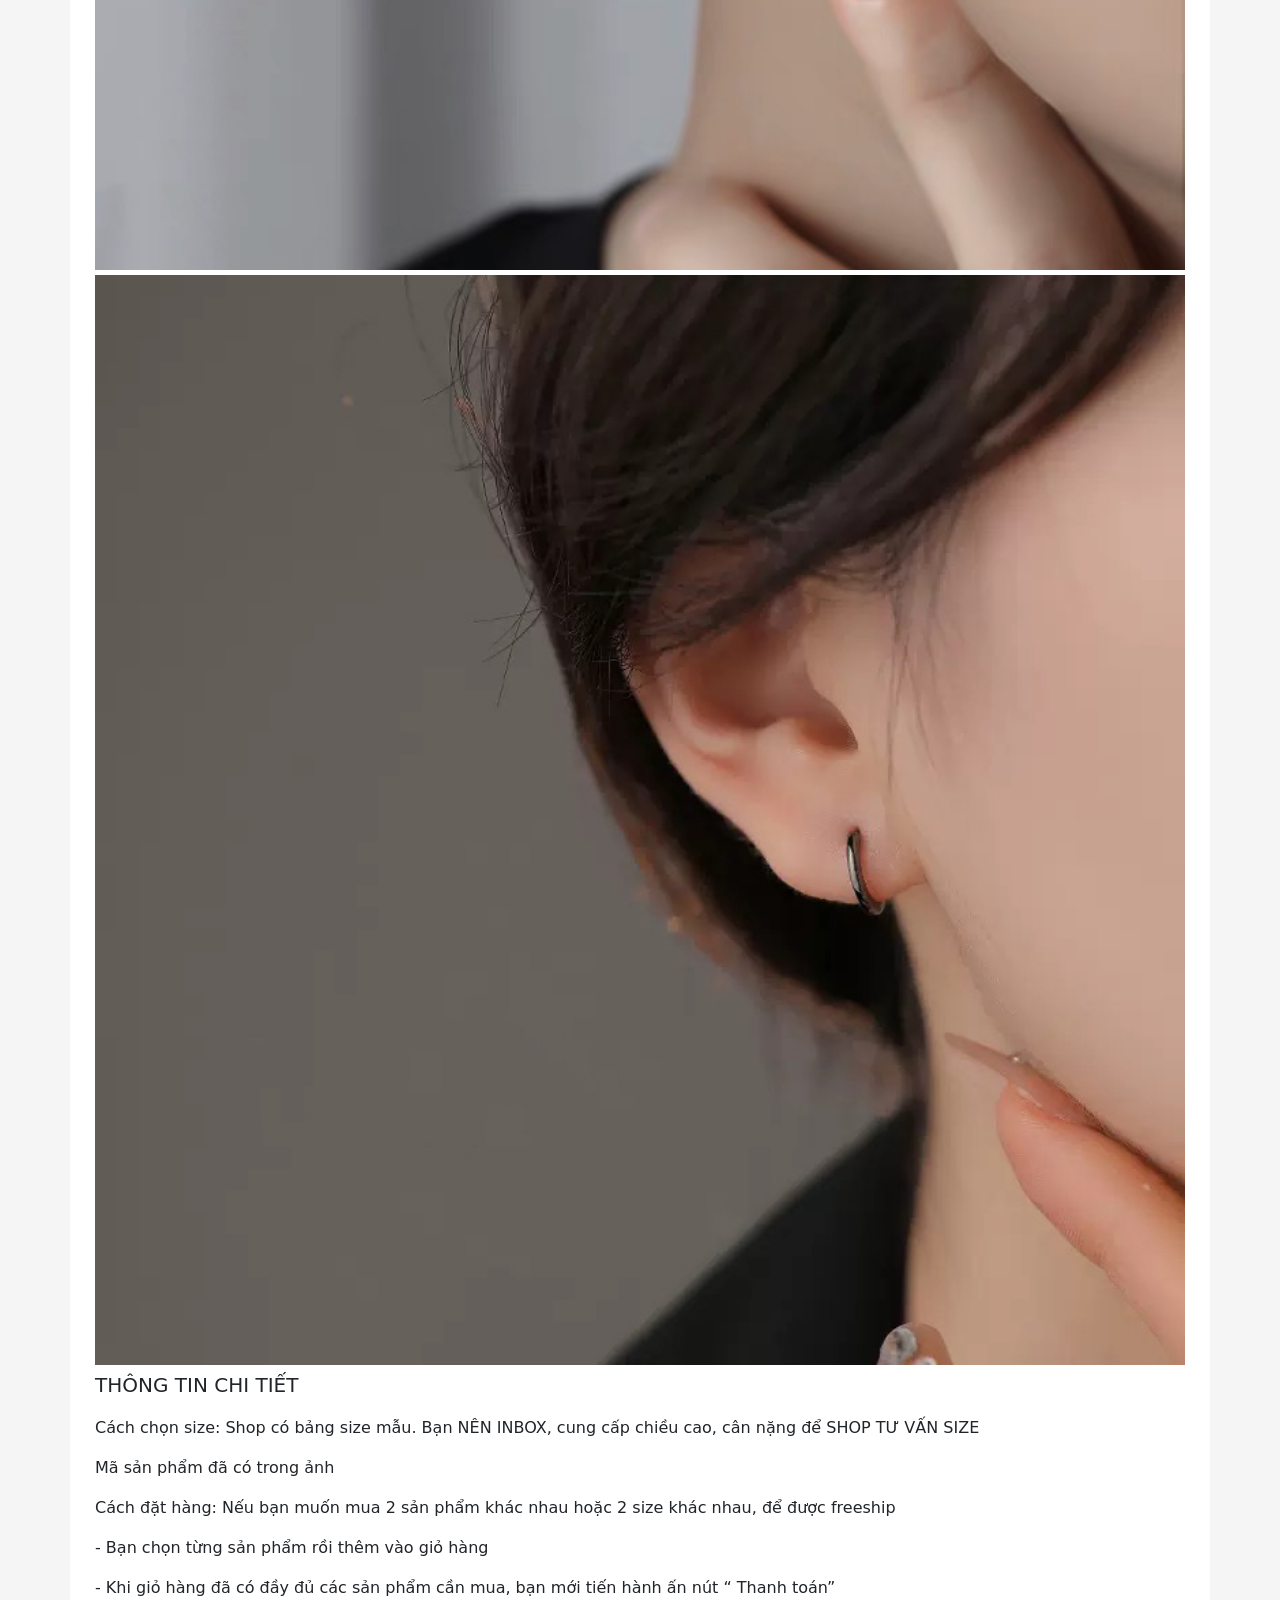
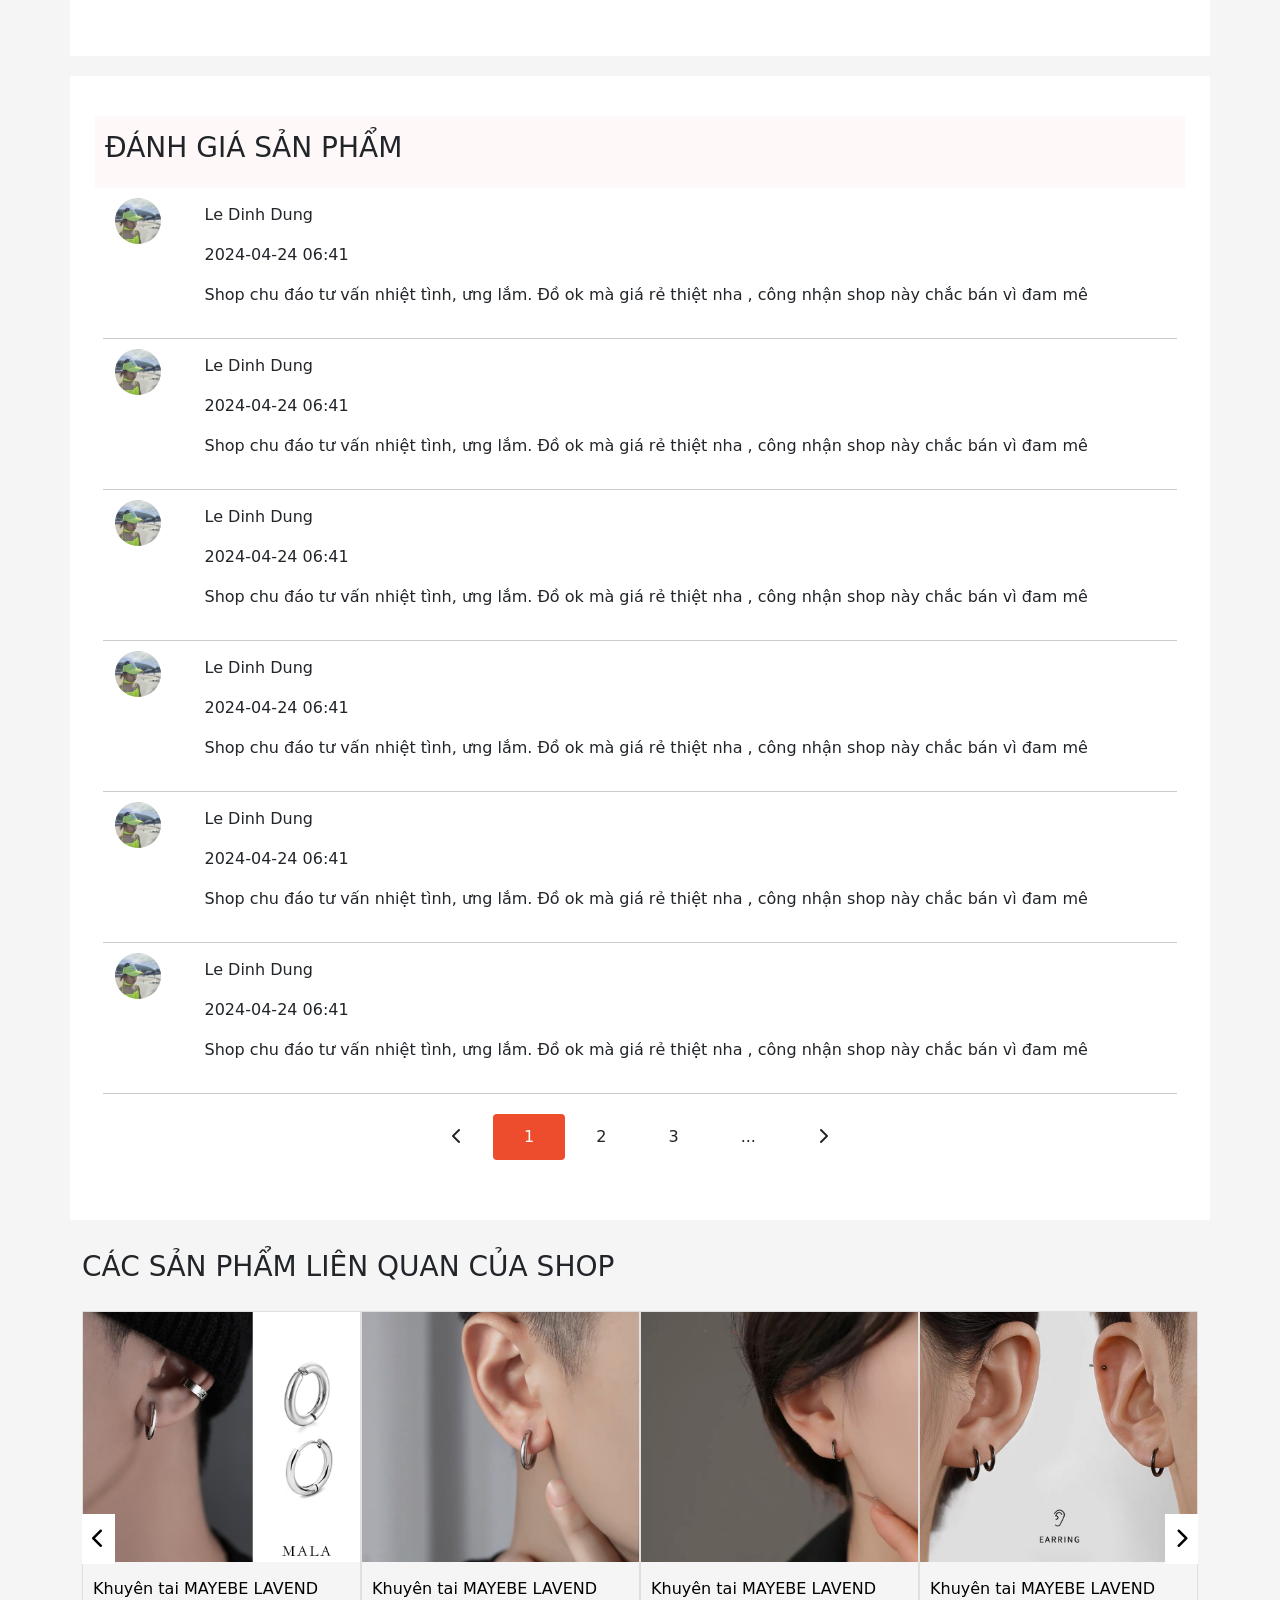
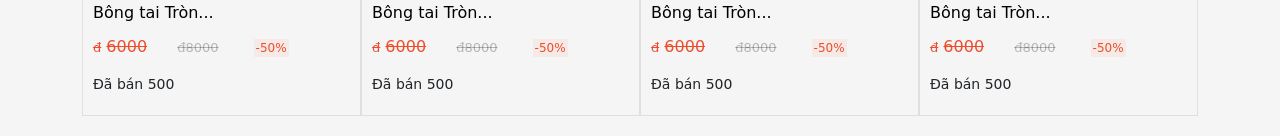
==== commit 13d94378: "detail" ====
--- a/index.html
+++ b/index.html
@@ -10,480 +10,480 @@
 </head>
 <body>
     <div class="product-detail">
-        <div class="container container-mobile">
-            <div class="row page-product__breadcrumb">
-                <div class="col-md-12 ">
-                    <a href="" class="page-product-breadcrumb__item">Shoppe</a>
-                    <a href="" class="page-product-breadcrumb__item"><i class="fa-solid fa-angle-right"></i></a>
-                    <a href="" class="page-product-breadcrumb__item">Ao Nam</a>
+            <div class="container container-mobile">
+                <div class="row page-product__breadcrumb">
+                    <div class="col-md-12 ">
+                        <a href="" class="page-product-breadcrumb__item">Shoppe</a>
+                        <a href="" class="page-product-breadcrumb__item"><i class="fa-solid fa-angle-right"></i></a>
+                        <a href="" class="page-product-breadcrumb__item">Ao Nam</a>
+                    </div>
                 </div>
-            </div>
-            <div class="row product-briefing">
-                <div class="col-md-5 list-img__product">
-                    <div class="shopee-image-container">
-                        <img width="100%" class="img-product__big" src="./img/d652c0b51bca7db8113ffdc261a8ef00.jpg" alt="">
-                    </div>
-                    <div class="slider-img d-flex">
-                        <div class="btn-slider prev-img__product">
-                            <i class="fa-solid fa-chevron-left"></i>
-                        </div>
-                        <div class="img-item d-flex" id="thumbnails">                     
-                            <div class="thumbnail mb-3">
-                                <img width="95%" src="./img/d652c0b51bca7db8113ffdc261a8ef00.jpg" class="img-fluid small-image img-product" alt="Small Image 1">
-                            </div>
-                            <div class="thumbnail mb-3">
-                                <img width="95%" src="./img/cn-11134207-7r98o-llwynxroayw23f.jpg" class="img-fluid small-image img-product" alt="Small Image 1">
-                            </div>
-                            <div class="thumbnail mb-3">
-                                <img width="95%" src="./img/cn-11134207-7r98o-llwynxrocdgi6d.jpg" class="img-fluid small-image img-product" alt="Small Image 1">
-                            </div>
-                            <div class="thumbnail mb-3">
-                                <img width="95%" src="./img/cn-11134207-7r98o-llx174wvia7639.jpg" class="img-fluid small-image img-product" alt="Small Image 1">
-                            </div>
-                            <div class="thumbnail mb-3">
-                                <img width="95%" src="./img/cn-11134207-7r98o-llwynxro6r6qc8.jpg" class="img-fluid small-image img-product selected-img" alt="Small Image 1">
-                            </div>
-                          
-                        </div>
-                        <div class="btn-slider next-img__product">
-                            <i class="fa-solid fa-chevron-right"></i>
-                        </div>
-                    </div>
-                    <div class="share d-flex">
-                        <h3 class="text-share">Chia sẻ</h3>
-                        <div class="icon-shares d-flex">
-                            <a href="" class="icon-share"><i class="fa-brands fa-facebook"></i></a>
-                            <a href=""class="icon-share"><i class="fa-brands fa-facebook-messenger"></i></a>
-                            <a href=""class="icon-share"><i class="fa-brands fa-telegram"></i></a>
-                            
-                        </div>
-                    </div>
-                  
-                </div>
-                <div class="col-md-7">
-                    <div class="inf-product">
-                        <div class="name-product">
-                            <span class="text-name">Bộ quần áo sơ mi cao cấp cộc tay chất đũi 𝗱𝗮̀𝘆 𝗱𝗮̣̆𝗻-𝘁𝗵𝗼𝗮́𝗻𝗴 𝗺𝗮́𝘁, Bộ đũi unisex thấm hút mồ hôi Full logo tem tag</span>
-                        </div>
-                        <div class="product-statistical d-flex">
-                                <div class="review">
-                                    <span class="number-review text-number">606 </span> 
-                                    <span class="text-review text-statistical">Đánh Giá</span>
-                                </div>
-                                <div class="container-dash">
-
-                                </div>
-                                <div class="sold">
-                                    <span class="number-sold text-number">2.7K </span> 
-                                    <span class="text-sold text-statistical">  Đã Bán</span>
-                                </div>
-                        </div>
-                        <div class="container-inf__product">
-                            <div class="price d-flex">
-                                <div class="price-sell">
-                                    <span class="text-product__commont">6000đ</span>
-                                </div>
-                               
-                                <span class=cost>8000đ</span>
-                                <div class="container-discount">
-                                    <span class="percent-discount">-50% Giảm</span>
-                                </div>
-                               
-                            </div>
-                            <div class="color-product">
-                                <div class="row">
-                                    <div class="col-md-3">
-                                        <p class="title-color">Màu Sắc</p>
-                                    </div>
-                                    <div class="col-md-9 d-flex">
-                                        <div class="select-color">
-                                            <p class="name-color">Màu Đen</p>
-                                        </div>
-                                        <div class="select-color">
-                                            <p class="name-color">Màu Đỏ</p>
-                                        </div>
-                                        <div class="select-color">
-                                            <p class="name-color">Màu Hồng</p>
-                                        </div>
-                                        <div class="select-color">
-                                            <p class="name-color">Màu Cam</p>
-                                        </div>
-                                    </div>
-                                </div>
-                            </div>
-                            <div class="quantity-product">
+                <div class="row product-briefing">
+                    <div class="col-md-5 list-img__product">
+                        <div class="shopee-image-container">
+                            <img width="100%" class="img-product__big" src="./img/d652c0b51bca7db8113ffdc261a8ef00.jpg" alt="">
+                        </div>
+                        <div class="slider-img d-flex">
+                            <div class="btn-slider prev-img__product">
+                                <i class="fa-solid fa-chevron-left"></i>
+                            </div>
+                            <div class="img-item d-flex" id="thumbnails">                     
+                                <div class="thumbnail mb-3">
+                                    <img width="95%" src="./img/d652c0b51bca7db8113ffdc261a8ef00.jpg" class="img-fluid small-image img-product" alt="Small Image 1">
+                                </div>
+                                <div class="thumbnail mb-3">
+                                    <img width="95%" src="./img/cn-11134207-7r98o-llwynxroayw23f.jpg" class="img-fluid small-image img-product" alt="Small Image 1">
+                                </div>
+                                <div class="thumbnail mb-3">
+                                    <img width="95%" src="./img/cn-11134207-7r98o-llwynxrocdgi6d.jpg" class="img-fluid small-image img-product" alt="Small Image 1">
+                                </div>
+                                <div class="thumbnail mb-3">
+                                    <img width="95%" src="./img/cn-11134207-7r98o-llx174wvia7639.jpg" class="img-fluid small-image img-product" alt="Small Image 1">
+                                </div>
+                                <div class="thumbnail mb-3">
+                                    <img width="95%" src="./img/cn-11134207-7r98o-llwynxro6r6qc8.jpg" class="img-fluid small-image img-product selected-img" alt="Small Image 1">
+                                </div>
+                              
+                            </div>
+                            <div class="btn-slider next-img__product">
+                                <i class="fa-solid fa-chevron-right"></i>
+                            </div>
+                        </div>
+                        <div class="share d-flex">
+                            <h3 class="text-share">Chia sẻ</h3>
+                            <div class="icon-shares d-flex">
+                                <a href="" class="icon-share"><i class="fa-brands fa-facebook"></i></a>
+                                <a href=""class="icon-share"><i class="fa-brands fa-facebook-messenger"></i></a>
+                                <a href=""class="icon-share"><i class="fa-brands fa-telegram"></i></a>
+                                
+                            </div>
+                        </div>
+                      
+                    </div>
+                    <div class="col-md-7">
+                        <div class="inf-product">
+                            <div class="name-product">
+                                <span class="text-name">Bộ quần áo sơ mi cao cấp cộc tay chất đũi 𝗱𝗮̀𝘆 𝗱𝗮̣̆𝗻-𝘁𝗵𝗼𝗮́𝗻𝗴 𝗺𝗮́𝘁, Bộ đũi unisex thấm hút mồ hôi Full logo tem tag</span>
+                            </div>
+                            <div class="product-statistical d-flex">
+                                    <div class="review">
+                                        <span class="number-review text-number">606 </span> 
+                                        <span class="text-review text-statistical">Đánh Giá</span>
+                                    </div>
+                                    <div class="container-dash">
+    
+                                    </div>
+                                    <div class="sold">
+                                        <span class="number-sold text-number">2.7K </span> 
+                                        <span class="text-sold text-statistical">  Đã Bán</span>
+                                    </div>
+                            </div>
+                            <div class="container-inf__product">
+                                <div class="price d-flex">
+                                    <div class="price-sell">
+                                        <span class="text-product__commont">6000đ</span>
+                                    </div>
+                                   
+                                    <span class=cost>8000đ</span>
+                                    <div class="container-discount">
+                                        <span class="percent-discount">-50% Giảm</span>
+                                    </div>
+                                   
+                                </div>
+                                <div class="color-product">
                                     <div class="row">
                                         <div class="col-md-3">
-                                            <p class="title-quantity">Số Lượng</p>
+                                            <p class="title-color">Màu Sắc</p>
                                         </div>
                                         <div class="col-md-9 d-flex">
-                                            <div class="row">
-                                                <div class="col-md-5">
-                                                    <div class="d-flex btn-input__quantity">
-                                                        <div class="btn-quantity reduce">
-                                                            -
-                                                        </div>
-                                                        <div class="show-quantity">
-                                                            <input class="form-control quantity-product__buy" type="text" value="1">
-                                                        </div>
-                                                        <div class="btn-quantity increase">
-                                                            +
+                                            <div class="select-color">
+                                                <p class="name-color">Màu Đen</p>
+                                            </div>
+                                            <div class="select-color">
+                                                <p class="name-color">Màu Đỏ</p>
+                                            </div>
+                                            <div class="select-color">
+                                                <p class="name-color">Màu Hồng</p>
+                                            </div>
+                                            <div class="select-color">
+                                                <p class="name-color">Màu Cam</p>
+                                            </div>
+                                        </div>
+                                    </div>
+                                </div>
+                                <div class="quantity-product">
+                                        <div class="row">
+                                            <div class="col-md-3">
+                                                <p class="title-quantity">Số Lượng</p>
+                                            </div>
+                                            <div class="col-md-9 d-flex">
+                                                <div class="row">
+                                                    <div class="col-md-5">
+                                                        <div class="d-flex btn-input__quantity">
+                                                            <div class="btn-quantity reduce">
+                                                                -
+                                                            </div>
+                                                            <div class="show-quantity">
+                                                                <input class="form-control quantity-product__buy" type="text" value="1">
+                                                            </div>
+                                                            <div class="btn-quantity increase">
+                                                                +
+                                                            </div>
                                                         </div>
                                                     </div>
-                                                </div>
-                                                <div class="col-md-7">
-                                                    <div class="product-availability">
-                                                        <p class="text-product__availability">456 sản phẩm có</p>
+                                                    <div class="col-md-7">
+                                                        <div class="product-availability">
+                                                            <p class="text-product__availability">456 sản phẩm có</p>
+                                                        </div>
                                                     </div>
                                                 </div>
-                                            </div>
-                                            
-                                            
-                                        </div>
-                                    </div>
-                            </div>
-                            <div class="btn-group full-height d-flex justify-content-center align-items-center">
-                                <div class="btn-addcart ">
-                                    <div class="text-btn__addcart d-flex">
-                                        <i class="fa-solid fa-cart-shopping"></i>
-                                        <p class="text-addcart">Thêm vào giỏ hàng</p>
-                                    </div>
-                                   
-                                </div>
-                                <div class="btn-buy">
-                                    <button class="btn btn-submit">Mua Ngay</button>
+                                                
+                                                
+                                            </div>
+                                        </div>
+                                </div>
+                                <div class="btn-group full-height d-flex justify-content-center align-items-center">
+                                    <div class="btn-addcart ">
+                                        <div class="text-btn__addcart d-flex">
+                                            <i class="fa-solid fa-cart-shopping"></i>
+                                            <p class="text-addcart">Thêm vào giỏ hàng</p>
+                                        </div>
+                                       
+                                    </div>
+                                    <div class="btn-buy">
+                                        <button class="btn btn-submit">Mua Ngay</button>
+                                    </div>
                                 </div>
                             </div>
                         </div>
                     </div>
                 </div>
+                <div class="row container-description__product">
+                        <div class="inf-product__detail">
+                            <div class="header-product__detail">
+                                <h3 class="title-header__detail">CHI TIẾT SẢN PHẨM</h3>
+                            </div>
+                            <div class="content-inf-product__detail">
+                                <div class="row item-inf-product__detail origin">
+                                    <div class="col-md-3 title-item-inf-product__detail">Xuất xứ</div>
+                                    <div class="col-md-9 content-item-inf-product__detail">Trung Quốc</div>
+                                </div>
+                                <div class="row item-inf-product__detail Sample">
+                                    <div class="col-md-3 title-item-inf-product__detail">Mẫu</div>
+                                    <div class="col-md-9 content-item-inf-product__detail">In</div>
+                                </div>
+                                <div class="row item-inf-product__detail Collar">
+                                    <div class="col-md-3 title-item-inf-product__detail">Cổ áo</div>
+                                    <div class="col-md-9 content-item-inf-product__detail">Cổ sơ mi</div>
+                                </div>
+                                <div class="row item-inf-product__detail Collar">
+                                    <div class="col-md-3 title-item-inf-product__detail">Chất liệu</div>
+                                    <div class="col-md-9 content-item-inf-product__detail">Cổ sơ mi</div>
+                                </div>
+                                <div class="row item-inf-product__detail product-remaining ">
+                                    <div class="col-md-3 title-item-inf-product__detail">Số sản phẩm còn lại</div>
+                                    <div class="col-md-9 content-item-inf-product__detail">2048</div>
+                                </div>
+                                <div class="row item-inf-product__detail Sentfrom">
+                                    <div class="col-md-3 title-item-inf-product__detail">Gửi từ</div>
+                                    <div class="col-md-9 content-item-inf-product__detail">Hà Nội</div>
+                                </div>
+                            </div>
+                        </div>
+                        <div class="inf-product__description">
+                            <div class="header-product__description">
+                                <h3 class="title-header__description">MÔ TẢ SẢN PHẨM</h3>
+                            </div>
+                            <div class="content-inf-product__description">
+                                <div class="list-img-product">
+                                    <img width="100%" class="img-product" src="./img/cn-11134207-7r98o-llwynxro6r6qc8.jpg" alt="">
+                                    <img width="100%" class="img-product" src="./img/cn-11134207-7r98o-llwynxroayw23f.jpg" alt="">
+                                    <img width="100%" class="img-product" src="./img/cn-11134207-7r98o-llwynxrocdgi6d.jpg" alt="">
+                                </div>
+                                <div class="text-inf-product__description">
+                                    <p class="title-text">THÔNG TIN CHI TIẾT</p>
+                                    <p class="text-product__description">Cách chọn size: Shop có bảng size mẫu. Bạn NÊN INBOX, cung cấp chiều cao, cân nặng để SHOP TƯ VẤN SIZE</p>
+                                    <p class="text-product__description">Mã sản phẩm đã có trong ảnh</p>
+                                    <p class="text-product__description">Cách đặt hàng: Nếu bạn muốn mua 2 sản phẩm khác nhau hoặc 2 size khác nhau, để được freeship</p>
+                                    <p class="text-product__description">- Bạn chọn từng sản phẩm rồi thêm vào giỏ hàng</p>
+                                    <p class="text-product__description">- Khi giỏ hàng đã có đầy đủ các sản phẩm cần mua, bạn mới tiến hành ấn nút “ Thanh toán”</p>
+                                </div>
+                            </div>
+                        </div>
+                </div>
+                <div class="row container-review__product">
+                    <div class="review-product">
+                        <div class="header-review__product">
+                            <h3 class="title-header__review">ĐÁNH GIÁ SẢN PHẨM</h3>
+                        </div>
+                        <div class="content-product__review">
+                            <div class="list-review__product">
+                                <div class="item-review__product">
+                                    <div class="row inf-review__product">
+                                        <div class="col-md-1">
+                                            <img src="./img/nguoi.jpg" class="avatar-review" alt="">
+                                        </div>
+                                        <div class="col-md-11">
+                                            <div class="inf-review">
+                                                <div class="name-user__review">
+                                                    <p class="text-name">Le Dinh Dung</p>
+                                                </div>
+                                                <div class="time-user__review">
+                                                    <p class="time-review">2024-04-24 06:41</p>
+                                                </div>
+                                                <div class="content-review">
+                                                    <p class="text-content">Shop chu đáo tư vấn nhiệt tình, ưng lắm. Đồ ok mà giá rẻ thiệt nha , công nhận shop này chắc bán vì đam mê</p>
+                                                </div>
+                                            </div>
+                                        </div>
+                                    </div>
+                                    <div class="row inf-review__product">
+                                        <div class="col-md-1">
+                                            <img src="./img/nguoi.jpg" class="avatar-review" alt="">
+                                        </div>
+                                        <div class="col-md-11">
+                                            <div class="inf-review">
+                                                <div class="name-user__review">
+                                                    <p class="text-name">Le Dinh Dung</p>
+                                                </div>
+                                                <div class="time-user__review">
+                                                    <p class="time-review">2024-04-24 06:41</p>
+                                                </div>
+                                                <div class="content-review">
+                                                    <p class="text-content">Shop chu đáo tư vấn nhiệt tình, ưng lắm. Đồ ok mà giá rẻ thiệt nha , công nhận shop này chắc bán vì đam mê</p>
+                                                </div>
+                                            </div>
+                                        </div>
+                                    </div>
+                                    <div class="row inf-review__product">
+                                        <div class="col-md-1">
+                                            <img src="./img/nguoi.jpg" class="avatar-review" alt="">
+                                        </div>
+                                        <div class="col-md-11">
+                                            <div class="inf-review">
+                                                <div class="name-user__review">
+                                                    <p class="text-name">Le Dinh Dung</p>
+                                                </div>
+                                                <div class="time-user__review">
+                                                    <p class="time-review">2024-04-24 06:41</p>
+                                                </div>
+                                                <div class="content-review">
+                                                    <p class="text-content">Shop chu đáo tư vấn nhiệt tình, ưng lắm. Đồ ok mà giá rẻ thiệt nha , công nhận shop này chắc bán vì đam mê</p>
+                                                </div>
+                                            </div>
+                                        </div>
+                                    </div>
+                                    <div class="row inf-review__product">
+                                        <div class="col-md-1">
+                                            <img src="./img/nguoi.jpg" class="avatar-review" alt="">
+                                        </div>
+                                        <div class="col-md-11">
+                                            <div class="inf-review">
+                                                <div class="name-user__review">
+                                                    <p class="text-name">Le Dinh Dung</p>
+                                                </div>
+                                                <div class="time-user__review">
+                                                    <p class="time-review">2024-04-24 06:41</p>
+                                                </div>
+                                                <div class="content-review">
+                                                    <p class="text-content">Shop chu đáo tư vấn nhiệt tình, ưng lắm. Đồ ok mà giá rẻ thiệt nha , công nhận shop này chắc bán vì đam mê</p>
+                                                </div>
+                                            </div>
+                                        </div>
+                                    </div>
+                                    <div class="row inf-review__product">
+                                        <div class="col-md-1">
+                                            <img src="./img/nguoi.jpg" class="avatar-review" alt="">
+                                        </div>
+                                        <div class="col-md-11">
+                                            <div class="inf-review">
+                                                <div class="name-user__review">
+                                                    <p class="text-name">Le Dinh Dung</p>
+                                                </div>
+                                                <div class="time-user__review">
+                                                    <p class="time-review">2024-04-24 06:41</p>
+                                                </div>
+                                                <div class="content-review">
+                                                    <p class="text-content">Shop chu đáo tư vấn nhiệt tình, ưng lắm. Đồ ok mà giá rẻ thiệt nha , công nhận shop này chắc bán vì đam mê</p>
+                                                </div>
+                                            </div>
+                                        </div>
+                                    </div>
+                                    <div class="row inf-review__product">
+                                        <div class="col-md-1">
+                                            <img src="./img/nguoi.jpg" class="avatar-review" alt="">
+                                        </div>
+                                        <div class="col-md-11">
+                                            <div class="inf-review">
+                                                <div class="name-user__review">
+                                                    <p class="text-name">Le Dinh Dung</p>
+                                                </div>
+                                                <div class="time-user__review">
+                                                    <p class="time-review">2024-04-24 06:41</p>
+                                                </div>
+                                                <div class="content-review">
+                                                    <p class="text-content">Shop chu đáo tư vấn nhiệt tình, ưng lắm. Đồ ok mà giá rẻ thiệt nha , công nhận shop này chắc bán vì đam mê</p>
+                                                </div>
+                                            </div>
+                                        </div>
+                                    </div>
+                                </div>
+                            </div>
+                            <div class="shopee-page-controller full-height d-flex justify-content-center align-items-center">
+                                <div class="row">
+                                    <div class="list-page d-flex">
+                                        <button class="btn-prev btn"><i class="fa-solid fa-chevron-left"></i></button>
+                                        <button class="page-item btn selected">1</button>
+                                        <button class="page-item btn ">2</button>
+                                        <button class="page-item btn ">3</button>
+                                        <button class="page-item btn ">...</button>
+                                        <button  class="btn-next btn "><i class="fa-solid fa-chevron-right"></i></button>
+                                    </div>
+                                </div>
+                               
+                            </div>
+                        </div>
+                    </div>
+                </div>
+                <div class="row other-product">
+                    <div class="header-other__product">
+                        <h3 class="title-header-other__product">CÁC SẢN PHẨM LIÊN QUAN CỦA SHOP</h3>
+                    </div>
+                    <div class="content-other__product">
+                        <div class="slider-product d-flex">
+                            <div class="btn-slider prev-product">
+                                <i class="fa-solid fa-chevron-left"></i>
+                            </div>
+                            <div class="product-item d-flex" id="products">                     
+                                <div class=" inf-product">
+                                    <img width="100%" height="250px" src="./img/d652c0b51bca7db8113ffdc261a8ef00.jpg" class="img-product" alt="">
+                                    <div class="text-product">
+                                        <a href="" class="name-product">Khuyên tai MAYEBE LAVEND Bông tai Tròn...</a>
+                                        <div class="price">
+                                            <span class="text-product__commont unit">đ</span>
+                                            <span class="text-product__commont price_sell">6000</span>
+                                            <span class=cost>đ8000</span>
+                                            <span class="percent-discount">-50%</span>
+                                        </div>
+                                        <div class="text-sold">
+                                            Đã bán 500
+                                        </div>
+                                    </div>
+                                </div>
+                                <div class=" inf-product">
+                                    <img width="100%" height="250px" src="./img/cn-11134207-7r98o-llwynxroayw23f.jpg" class="img-product" alt="">
+                                    <div class="text-product">
+                                        <a href="" class="name-product">Khuyên tai MAYEBE LAVEND Bông tai Tròn...</a>
+                                        <div class="price">
+                                            <span class="text-product__commont unit">đ</span>
+                                            <span class="text-product__commont price_sell">6000</span>
+                                            <span class=cost>đ8000</span>
+                                            <span class="percent-discount">-50%</span>
+                                        </div>
+                                        <div class="text-sold">
+                                            Đã bán 500
+                                        </div>
+                                    </div>
+                                </div>
+                                <div class=" inf-product">
+                                    <img width="100%" height="250px" src="./img/cn-11134207-7r98o-llwynxrocdgi6d.jpg" class="img-product" alt="">
+                                    <div class="text-product">
+                                        <a href="" class="name-product">Khuyên tai MAYEBE LAVEND Bông tai Tròn...</a>
+                                        <div class="price">
+                                            <span class="text-product__commont unit">đ</span>
+                                            <span class="text-product__commont price_sell">6000</span>
+                                            <span class=cost>đ8000</span>
+                                            <span class="percent-discount">-50%</span>
+                                        </div>
+                                        <div class="text-sold">
+                                            Đã bán 500
+                                        </div>
+                                    </div>
+                                </div>
+                                <div class=" inf-product">
+                                    <img width="100%" height="250px" src="./img/cn-11134207-7r98o-llx174wvia7639.jpg" class="img-product" alt="">
+                                    <div class="text-product">
+                                        <a href="" class="name-product">Khuyên tai MAYEBE LAVEND Bông tai Tròn...</a>
+                                        <div class="price">
+                                            <span class="text-product__commont unit">đ</span>
+                                            <span class="text-product__commont price_sell">6000</span>
+                                            <span class=cost>đ8000</span>
+                                            <span class="percent-discount">-50%</span>
+                                        </div>
+                                        <div class="text-sold">
+                                            Đã bán 500
+                                        </div>
+                                    </div>
+                                </div>
+                                <div class=" inf-product">
+                                    <img width="100%" height="250px" src="./img/vn-50009109-40d9185a5eb07ec1ccbcc4d94fb92656.png" class="img-product" alt="">
+                                    <div class="text-product">
+                                        <a href="" class="name-product">Khuyên tai MAYEBE LAVEND Bông tai Tròn...</a>
+                                        <div class="price">
+                                            <span class="text-product__commont unit">đ</span>
+                                            <span class="text-product__commont price_sell">6000</span>
+                                            <span class=cost>đ8000</span>
+                                            <span class="percent-discount">-50%</span>
+                                        </div>
+                                        <div class="text-sold">
+                                            Đã bán 500
+                                        </div>
+                                    </div>
+                                </div>
+                                <div class=" inf-product">
+                                    <img width="100%" height="250px" src="./img/cn-11134207-7r98o-llx174wvia7639.jpg" class="img-product" alt="">
+                                    <div class="text-product">
+                                        <a href="" class="name-product">Khuyên tai MAYEBE LAVEND Bông tai Tròn...</a>
+                                        <div class="price">
+                                            <span class="text-product__commont unit">đ</span>
+                                            <span class="text-product__commont price_sell">6000</span>
+                                            <span class=cost>đ8000</span>
+                                            <span class="percent-discount">-50%</span>
+                                        </div>
+                                        <div class="text-sold">
+                                            Đã bán 500
+                                        </div>
+                                    </div>
+                                </div>
+                                <div class=" inf-product">
+                                    <img width="100%" height="250px" src="./img/cn-11134207-7r98o-llx174wvia7639.jpg" class="img-product" alt="">
+                                    <div class="text-product">
+                                        <a href="" class="name-product">Khuyên tai MAYEBE LAVEND Bông tai Tròn...</a>
+                                        <div class="price">
+                                            <span class="text-product__commont unit">đ</span>
+                                            <span class="text-product__commont price_sell">6000</span>
+                                            <span class=cost>đ8000</span>
+                                            <span class="percent-discount">-50%</span>
+                                        </div>
+                                        <div class="text-sold">
+                                            Đã bán 500
+                                        </div>
+                                    </div>
+                                </div>
+                                <div class=" inf-product">
+                                    <img width="100%" height="250px" src="./img/cn-11134207-7r98o-llx174wvia7639.jpg" class="img-product" alt="">
+                                    <div class="text-product">
+                                        <a href="" class="name-product">Khuyên tai MAYEBE LAVEND Bông tai Tròn...</a>
+                                        <div class="price">
+                                            <span class="text-product__commont unit">đ</span>
+                                            <span class="text-product__commont price_sell">6000</span>
+                                            <span class=cost>đ8000</span>
+                                            <span class="percent-discount">-50%</span>
+                                        </div>
+                                        <div class="text-sold">
+                                            Đã bán 500
+                                        </div>
+                                    </div>
+                                </div>
+                            </div>
+                            <div class="btn-slider next-product">
+                                <i class="fa-solid fa-chevron-right"></i>
+                            </div>
+                        </div>
+                    </div>
+                </div>
+               
             </div>
-            <div class="row container-description__product">
-                    <div class="inf-product__detail">
-                        <div class="header-product__detail">
-                            <h3 class="title-header__detail">CHI TIẾT SẢN PHẨM</h3>
-                        </div>
-                        <div class="content-inf-product__detail">
-                            <div class="row item-inf-product__detail origin">
-                                <div class="col-md-3 title-item-inf-product__detail">Xuất xứ</div>
-                                <div class="col-md-9 content-item-inf-product__detail">Trung Quốc</div>
-                            </div>
-                            <div class="row item-inf-product__detail Sample">
-                                <div class="col-md-3 title-item-inf-product__detail">Mẫu</div>
-                                <div class="col-md-9 content-item-inf-product__detail">In</div>
-                            </div>
-                            <div class="row item-inf-product__detail Collar">
-                                <div class="col-md-3 title-item-inf-product__detail">Cổ áo</div>
-                                <div class="col-md-9 content-item-inf-product__detail">Cổ sơ mi</div>
-                            </div>
-                            <div class="row item-inf-product__detail Collar">
-                                <div class="col-md-3 title-item-inf-product__detail">Chất liệu</div>
-                                <div class="col-md-9 content-item-inf-product__detail">Cổ sơ mi</div>
-                            </div>
-                            <div class="row item-inf-product__detail product-remaining ">
-                                <div class="col-md-3 title-item-inf-product__detail">Số sản phẩm còn lại</div>
-                                <div class="col-md-9 content-item-inf-product__detail">2048</div>
-                            </div>
-                            <div class="row item-inf-product__detail Sentfrom">
-                                <div class="col-md-3 title-item-inf-product__detail">Gửi từ</div>
-                                <div class="col-md-9 content-item-inf-product__detail">Hà Nội</div>
-                            </div>
-                        </div>
-                    </div>
-                    <div class="inf-product__description">
-                        <div class="header-product__description">
-                            <h3 class="title-header__description">MÔ TẢ SẢN PHẨM</h3>
-                        </div>
-                        <div class="content-inf-product__description">
-                            <div class="list-img-product">
-                                <img width="100%" class="img-product" src="./img/cn-11134207-7r98o-llwynxro6r6qc8.jpg" alt="">
-                                <img width="100%" class="img-product" src="./img/cn-11134207-7r98o-llwynxroayw23f.jpg" alt="">
-                                <img width="100%" class="img-product" src="./img/cn-11134207-7r98o-llwynxrocdgi6d.jpg" alt="">
-                            </div>
-                            <div class="text-inf-product__description">
-                                <p class="title-text">THÔNG TIN CHI TIẾT</p>
-                                <p class="text-product__description">Cách chọn size: Shop có bảng size mẫu. Bạn NÊN INBOX, cung cấp chiều cao, cân nặng để SHOP TƯ VẤN SIZE</p>
-                                <p class="text-product__description">Mã sản phẩm đã có trong ảnh</p>
-                                <p class="text-product__description">Cách đặt hàng: Nếu bạn muốn mua 2 sản phẩm khác nhau hoặc 2 size khác nhau, để được freeship</p>
-                                <p class="text-product__description">- Bạn chọn từng sản phẩm rồi thêm vào giỏ hàng</p>
-                                <p class="text-product__description">- Khi giỏ hàng đã có đầy đủ các sản phẩm cần mua, bạn mới tiến hành ấn nút “ Thanh toán”</p>
-                            </div>
-                        </div>
-                    </div>
-            </div>
-            <div class="row container-review__product">
-                <div class="review-product">
-                    <div class="header-review__product">
-                        <h3 class="title-header__review">ĐÁNH GIÁ SẢN PHẨM</h3>
-                    </div>
-                    <div class="content-product__review">
-                        <div class="list-review__product">
-                            <div class="item-review__product">
-                                <div class="row inf-review__product">
-                                    <div class="col-md-1">
-                                        <img src="./img/nguoi.jpg" class="avatar-review" alt="">
-                                    </div>
-                                    <div class="col-md-11">
-                                        <div class="inf-review">
-                                            <div class="name-user__review">
-                                                <p class="text-name">Le Dinh Dung</p>
-                                            </div>
-                                            <div class="time-user__review">
-                                                <p class="time-review">2024-04-24 06:41</p>
-                                            </div>
-                                            <div class="content-review">
-                                                <p class="text-content">Shop chu đáo tư vấn nhiệt tình, ưng lắm. Đồ ok mà giá rẻ thiệt nha , công nhận shop này chắc bán vì đam mê</p>
-                                            </div>
-                                        </div>
-                                    </div>
-                                </div>
-                                <div class="row inf-review__product">
-                                    <div class="col-md-1">
-                                        <img src="./img/nguoi.jpg" class="avatar-review" alt="">
-                                    </div>
-                                    <div class="col-md-11">
-                                        <div class="inf-review">
-                                            <div class="name-user__review">
-                                                <p class="text-name">Le Dinh Dung</p>
-                                            </div>
-                                            <div class="time-user__review">
-                                                <p class="time-review">2024-04-24 06:41</p>
-                                            </div>
-                                            <div class="content-review">
-                                                <p class="text-content">Shop chu đáo tư vấn nhiệt tình, ưng lắm. Đồ ok mà giá rẻ thiệt nha , công nhận shop này chắc bán vì đam mê</p>
-                                            </div>
-                                        </div>
-                                    </div>
-                                </div>
-                                <div class="row inf-review__product">
-                                    <div class="col-md-1">
-                                        <img src="./img/nguoi.jpg" class="avatar-review" alt="">
-                                    </div>
-                                    <div class="col-md-11">
-                                        <div class="inf-review">
-                                            <div class="name-user__review">
-                                                <p class="text-name">Le Dinh Dung</p>
-                                            </div>
-                                            <div class="time-user__review">
-                                                <p class="time-review">2024-04-24 06:41</p>
-                                            </div>
-                                            <div class="content-review">
-                                                <p class="text-content">Shop chu đáo tư vấn nhiệt tình, ưng lắm. Đồ ok mà giá rẻ thiệt nha , công nhận shop này chắc bán vì đam mê</p>
-                                            </div>
-                                        </div>
-                                    </div>
-                                </div>
-                                <div class="row inf-review__product">
-                                    <div class="col-md-1">
-                                        <img src="./img/nguoi.jpg" class="avatar-review" alt="">
-                                    </div>
-                                    <div class="col-md-11">
-                                        <div class="inf-review">
-                                            <div class="name-user__review">
-                                                <p class="text-name">Le Dinh Dung</p>
-                                            </div>
-                                            <div class="time-user__review">
-                                                <p class="time-review">2024-04-24 06:41</p>
-                                            </div>
-                                            <div class="content-review">
-                                                <p class="text-content">Shop chu đáo tư vấn nhiệt tình, ưng lắm. Đồ ok mà giá rẻ thiệt nha , công nhận shop này chắc bán vì đam mê</p>
-                                            </div>
-                                        </div>
-                                    </div>
-                                </div>
-                                <div class="row inf-review__product">
-                                    <div class="col-md-1">
-                                        <img src="./img/nguoi.jpg" class="avatar-review" alt="">
-                                    </div>
-                                    <div class="col-md-11">
-                                        <div class="inf-review">
-                                            <div class="name-user__review">
-                                                <p class="text-name">Le Dinh Dung</p>
-                                            </div>
-                                            <div class="time-user__review">
-                                                <p class="time-review">2024-04-24 06:41</p>
-                                            </div>
-                                            <div class="content-review">
-                                                <p class="text-content">Shop chu đáo tư vấn nhiệt tình, ưng lắm. Đồ ok mà giá rẻ thiệt nha , công nhận shop này chắc bán vì đam mê</p>
-                                            </div>
-                                        </div>
-                                    </div>
-                                </div>
-                                <div class="row inf-review__product">
-                                    <div class="col-md-1">
-                                        <img src="./img/nguoi.jpg" class="avatar-review" alt="">
-                                    </div>
-                                    <div class="col-md-11">
-                                        <div class="inf-review">
-                                            <div class="name-user__review">
-                                                <p class="text-name">Le Dinh Dung</p>
-                                            </div>
-                                            <div class="time-user__review">
-                                                <p class="time-review">2024-04-24 06:41</p>
-                                            </div>
-                                            <div class="content-review">
-                                                <p class="text-content">Shop chu đáo tư vấn nhiệt tình, ưng lắm. Đồ ok mà giá rẻ thiệt nha , công nhận shop này chắc bán vì đam mê</p>
-                                            </div>
-                                        </div>
-                                    </div>
-                                </div>
-                            </div>
-                        </div>
-                        <div class="shopee-page-controller full-height d-flex justify-content-center align-items-center">
-                            <div class="row">
-                                <div class="list-page d-flex">
-                                    <button class="btn-prev btn"><i class="fa-solid fa-chevron-left"></i></button>
-                                    <button class="page-item btn selected">1</button>
-                                    <button class="page-item btn ">2</button>
-                                    <button class="page-item btn ">3</button>
-                                    <button class="page-item btn ">...</button>
-                                    <button  class="btn-next btn "><i class="fa-solid fa-chevron-right"></i></button>
-                                </div>
-                            </div>
-                           
-                        </div>
-                    </div>
-                </div>
-            </div>
-            <div class="row other-product">
-                <div class="header-other__product">
-                    <h3 class="title-header-other__product">CÁC SẢN PHẨM LIÊN QUAN CỦA SHOP</h3>
-                </div>
-                <div class="content-other__product">
-                    <div class="slider-product d-flex">
-                        <div class="btn-slider prev-product">
-                            <i class="fa-solid fa-chevron-left"></i>
-                        </div>
-                        <div class="product-item d-flex" id="products">                     
-                            <div class=" inf-product">
-                                <img width="100%" height="250px" src="./img/d652c0b51bca7db8113ffdc261a8ef00.jpg" class="img-product" alt="">
-                                <div class="text-product">
-                                    <a href="" class="name-product">Khuyên tai MAYEBE LAVEND Bông tai Tròn...</a>
-                                    <div class="price">
-                                        <span class="text-product__commont unit">đ</span>
-                                        <span class="text-product__commont price_sell">6000</span>
-                                        <span class=cost>đ8000</span>
-                                        <span class="percent-discount">-50%</span>
-                                    </div>
-                                    <div class="text-sold">
-                                        Đã bán 500
-                                    </div>
-                                </div>
-                            </div>
-                            <div class=" inf-product">
-                                <img width="100%" height="250px" src="./img/cn-11134207-7r98o-llwynxroayw23f.jpg" class="img-product" alt="">
-                                <div class="text-product">
-                                    <a href="" class="name-product">Khuyên tai MAYEBE LAVEND Bông tai Tròn...</a>
-                                    <div class="price">
-                                        <span class="text-product__commont unit">đ</span>
-                                        <span class="text-product__commont price_sell">6000</span>
-                                        <span class=cost>đ8000</span>
-                                        <span class="percent-discount">-50%</span>
-                                    </div>
-                                    <div class="text-sold">
-                                        Đã bán 500
-                                    </div>
-                                </div>
-                            </div>
-                            <div class=" inf-product">
-                                <img width="100%" height="250px" src="./img/cn-11134207-7r98o-llwynxrocdgi6d.jpg" class="img-product" alt="">
-                                <div class="text-product">
-                                    <a href="" class="name-product">Khuyên tai MAYEBE LAVEND Bông tai Tròn...</a>
-                                    <div class="price">
-                                        <span class="text-product__commont unit">đ</span>
-                                        <span class="text-product__commont price_sell">6000</span>
-                                        <span class=cost>đ8000</span>
-                                        <span class="percent-discount">-50%</span>
-                                    </div>
-                                    <div class="text-sold">
-                                        Đã bán 500
-                                    </div>
-                                </div>
-                            </div>
-                            <div class=" inf-product">
-                                <img width="100%" height="250px" src="./img/cn-11134207-7r98o-llx174wvia7639.jpg" class="img-product" alt="">
-                                <div class="text-product">
-                                    <a href="" class="name-product">Khuyên tai MAYEBE LAVEND Bông tai Tròn...</a>
-                                    <div class="price">
-                                        <span class="text-product__commont unit">đ</span>
-                                        <span class="text-product__commont price_sell">6000</span>
-                                        <span class=cost>đ8000</span>
-                                        <span class="percent-discount">-50%</span>
-                                    </div>
-                                    <div class="text-sold">
-                                        Đã bán 500
-                                    </div>
-                                </div>
-                            </div>
-                            <div class=" inf-product">
-                                <img width="100%" height="250px" src="./img/vn-50009109-40d9185a5eb07ec1ccbcc4d94fb92656.png" class="img-product" alt="">
-                                <div class="text-product">
-                                    <a href="" class="name-product">Khuyên tai MAYEBE LAVEND Bông tai Tròn...</a>
-                                    <div class="price">
-                                        <span class="text-product__commont unit">đ</span>
-                                        <span class="text-product__commont price_sell">6000</span>
-                                        <span class=cost>đ8000</span>
-                                        <span class="percent-discount">-50%</span>
-                                    </div>
-                                    <div class="text-sold">
-                                        Đã bán 500
-                                    </div>
-                                </div>
-                            </div>
-                            <div class=" inf-product">
-                                <img width="100%" height="250px" src="./img/cn-11134207-7r98o-llx174wvia7639.jpg" class="img-product" alt="">
-                                <div class="text-product">
-                                    <a href="" class="name-product">Khuyên tai MAYEBE LAVEND Bông tai Tròn...</a>
-                                    <div class="price">
-                                        <span class="text-product__commont unit">đ</span>
-                                        <span class="text-product__commont price_sell">6000</span>
-                                        <span class=cost>đ8000</span>
-                                        <span class="percent-discount">-50%</span>
-                                    </div>
-                                    <div class="text-sold">
-                                        Đã bán 500
-                                    </div>
-                                </div>
-                            </div>
-                            <div class=" inf-product">
-                                <img width="100%" height="250px" src="./img/cn-11134207-7r98o-llx174wvia7639.jpg" class="img-product" alt="">
-                                <div class="text-product">
-                                    <a href="" class="name-product">Khuyên tai MAYEBE LAVEND Bông tai Tròn...</a>
-                                    <div class="price">
-                                        <span class="text-product__commont unit">đ</span>
-                                        <span class="text-product__commont price_sell">6000</span>
-                                        <span class=cost>đ8000</span>
-                                        <span class="percent-discount">-50%</span>
-                                    </div>
-                                    <div class="text-sold">
-                                        Đã bán 500
-                                    </div>
-                                </div>
-                            </div>
-                            <div class=" inf-product">
-                                <img width="100%" height="250px" src="./img/cn-11134207-7r98o-llx174wvia7639.jpg" class="img-product" alt="">
-                                <div class="text-product">
-                                    <a href="" class="name-product">Khuyên tai MAYEBE LAVEND Bông tai Tròn...</a>
-                                    <div class="price">
-                                        <span class="text-product__commont unit">đ</span>
-                                        <span class="text-product__commont price_sell">6000</span>
-                                        <span class=cost>đ8000</span>
-                                        <span class="percent-discount">-50%</span>
-                                    </div>
-                                    <div class="text-sold">
-                                        Đã bán 500
-                                    </div>
-                                </div>
-                            </div>
-                        </div>
-                        <div class="btn-slider next-product">
-                            <i class="fa-solid fa-chevron-right"></i>
-                        </div>
-                    </div>
-                </div>
-            </div>
-           
-        </div>
     </div>
     
 </body>
--- a/css/style.css
+++ b/css/style.css
@@ -106,7 +106,7 @@
 .inf-product .price .percent-discount{
     background-color: rgb(238, 77, 45) ;
     color: #fff;
-    padding: 5px 10px;
+    padding: 5px;
 
 
 }
@@ -348,10 +348,7 @@
     top: 50%;
 }
 @media (max-width: 767px) {
-    .container-mobile {
-        width: 100%;
-        max-width: 100%;
-        padding-left: 0;
-        padding-right: 0;
+    .product-detail{
+        width:110% ;
     }
 }
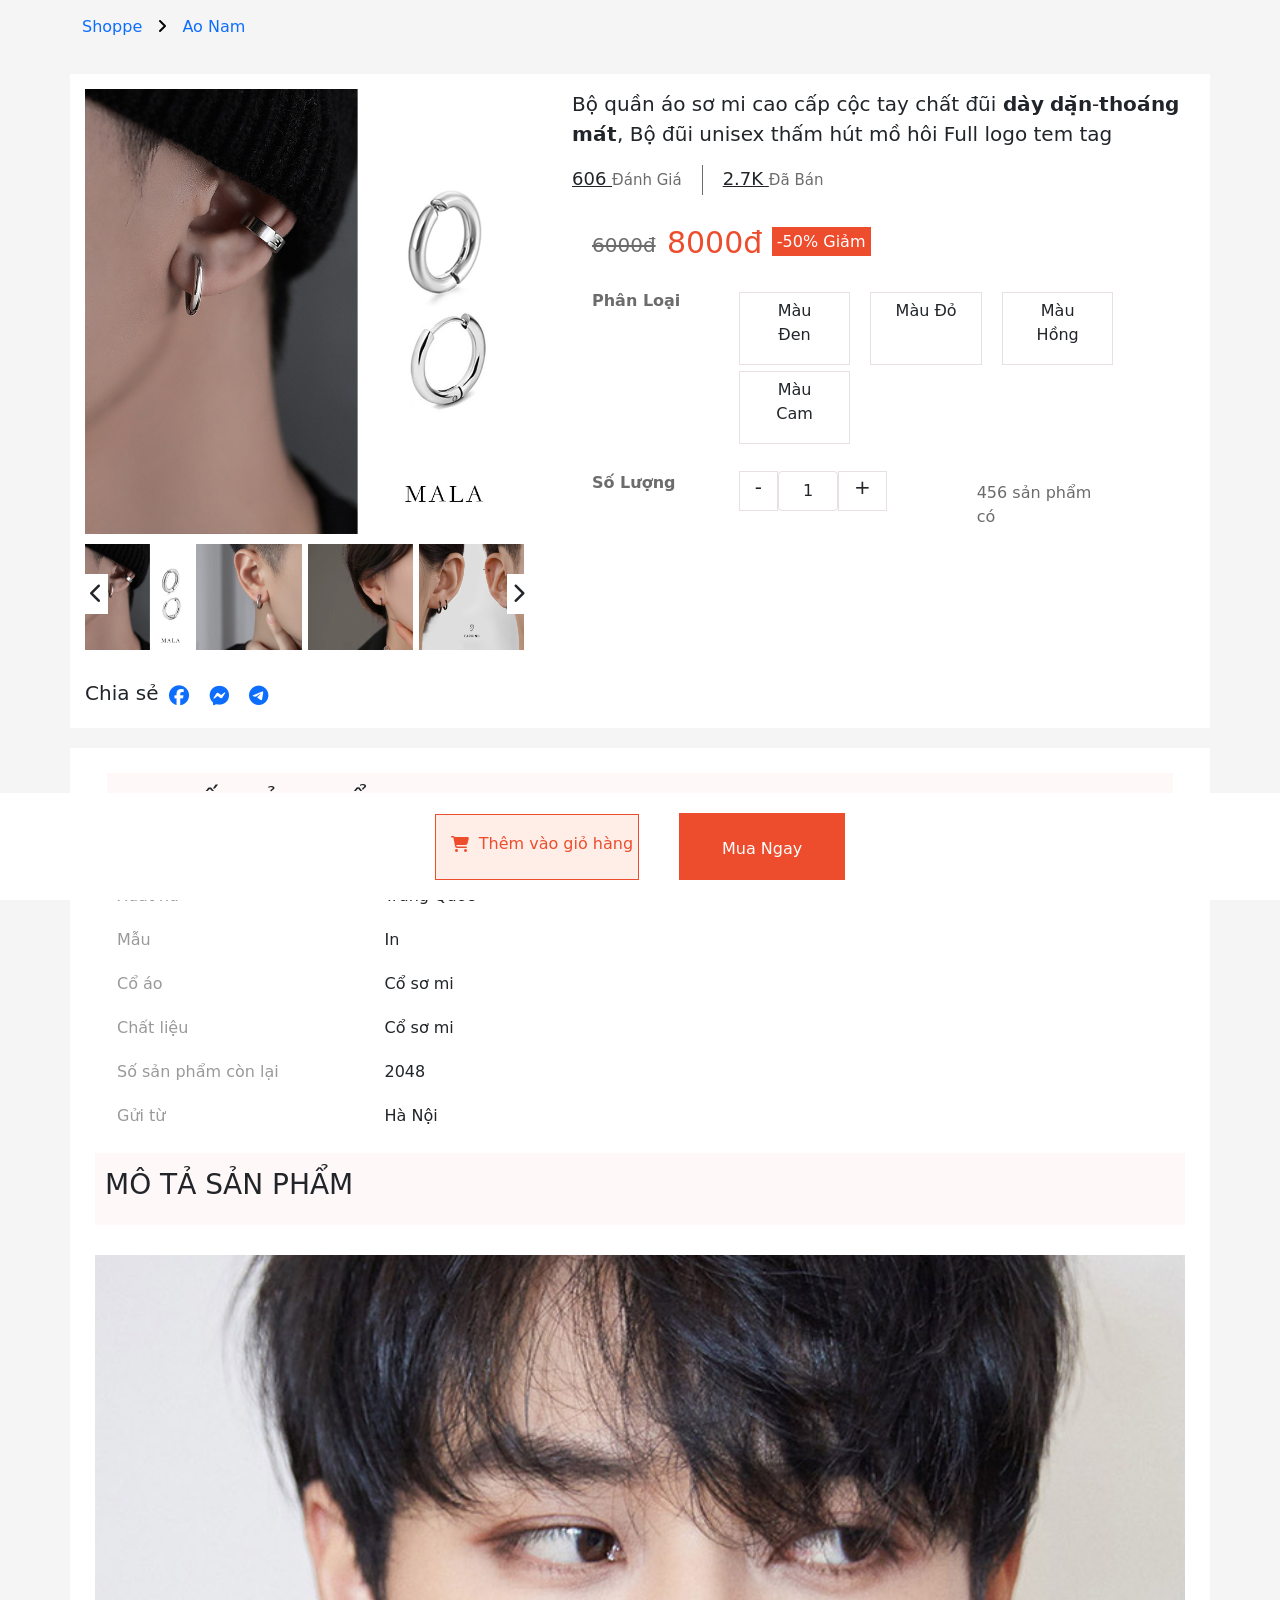
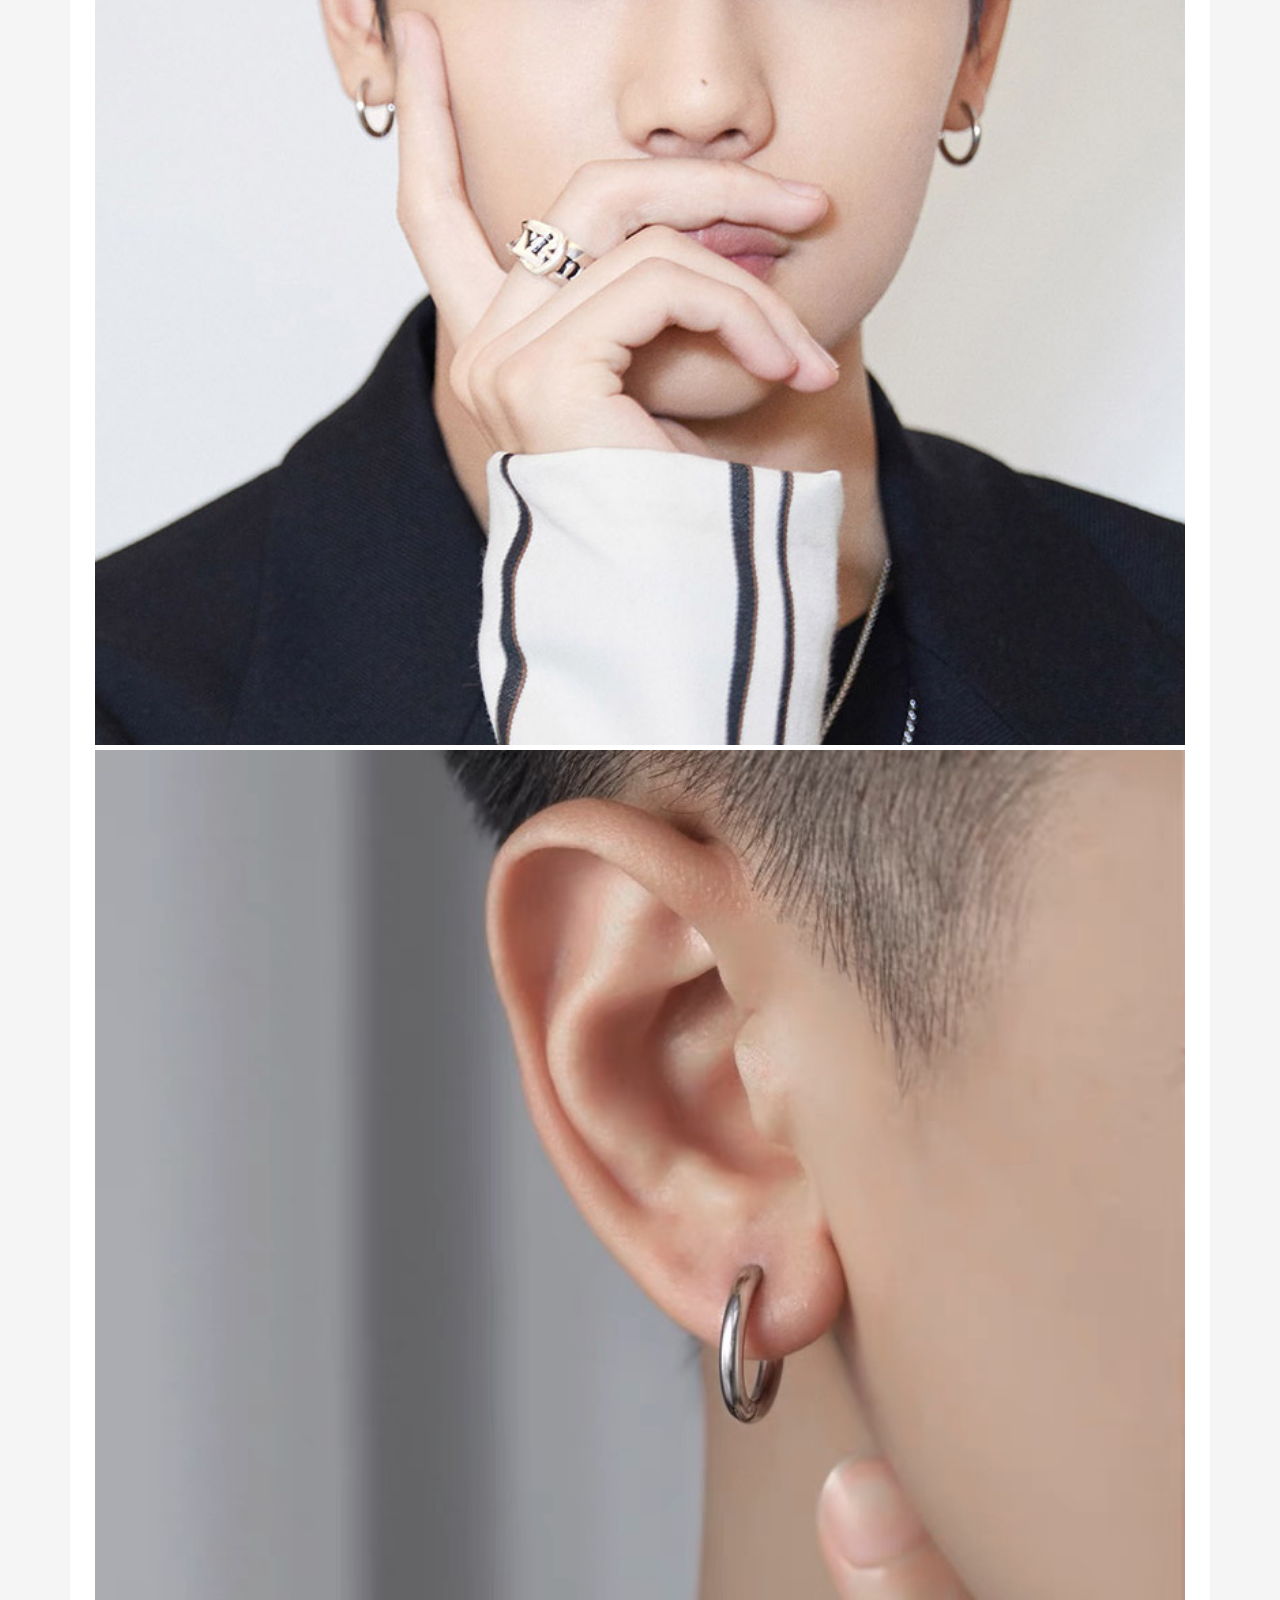
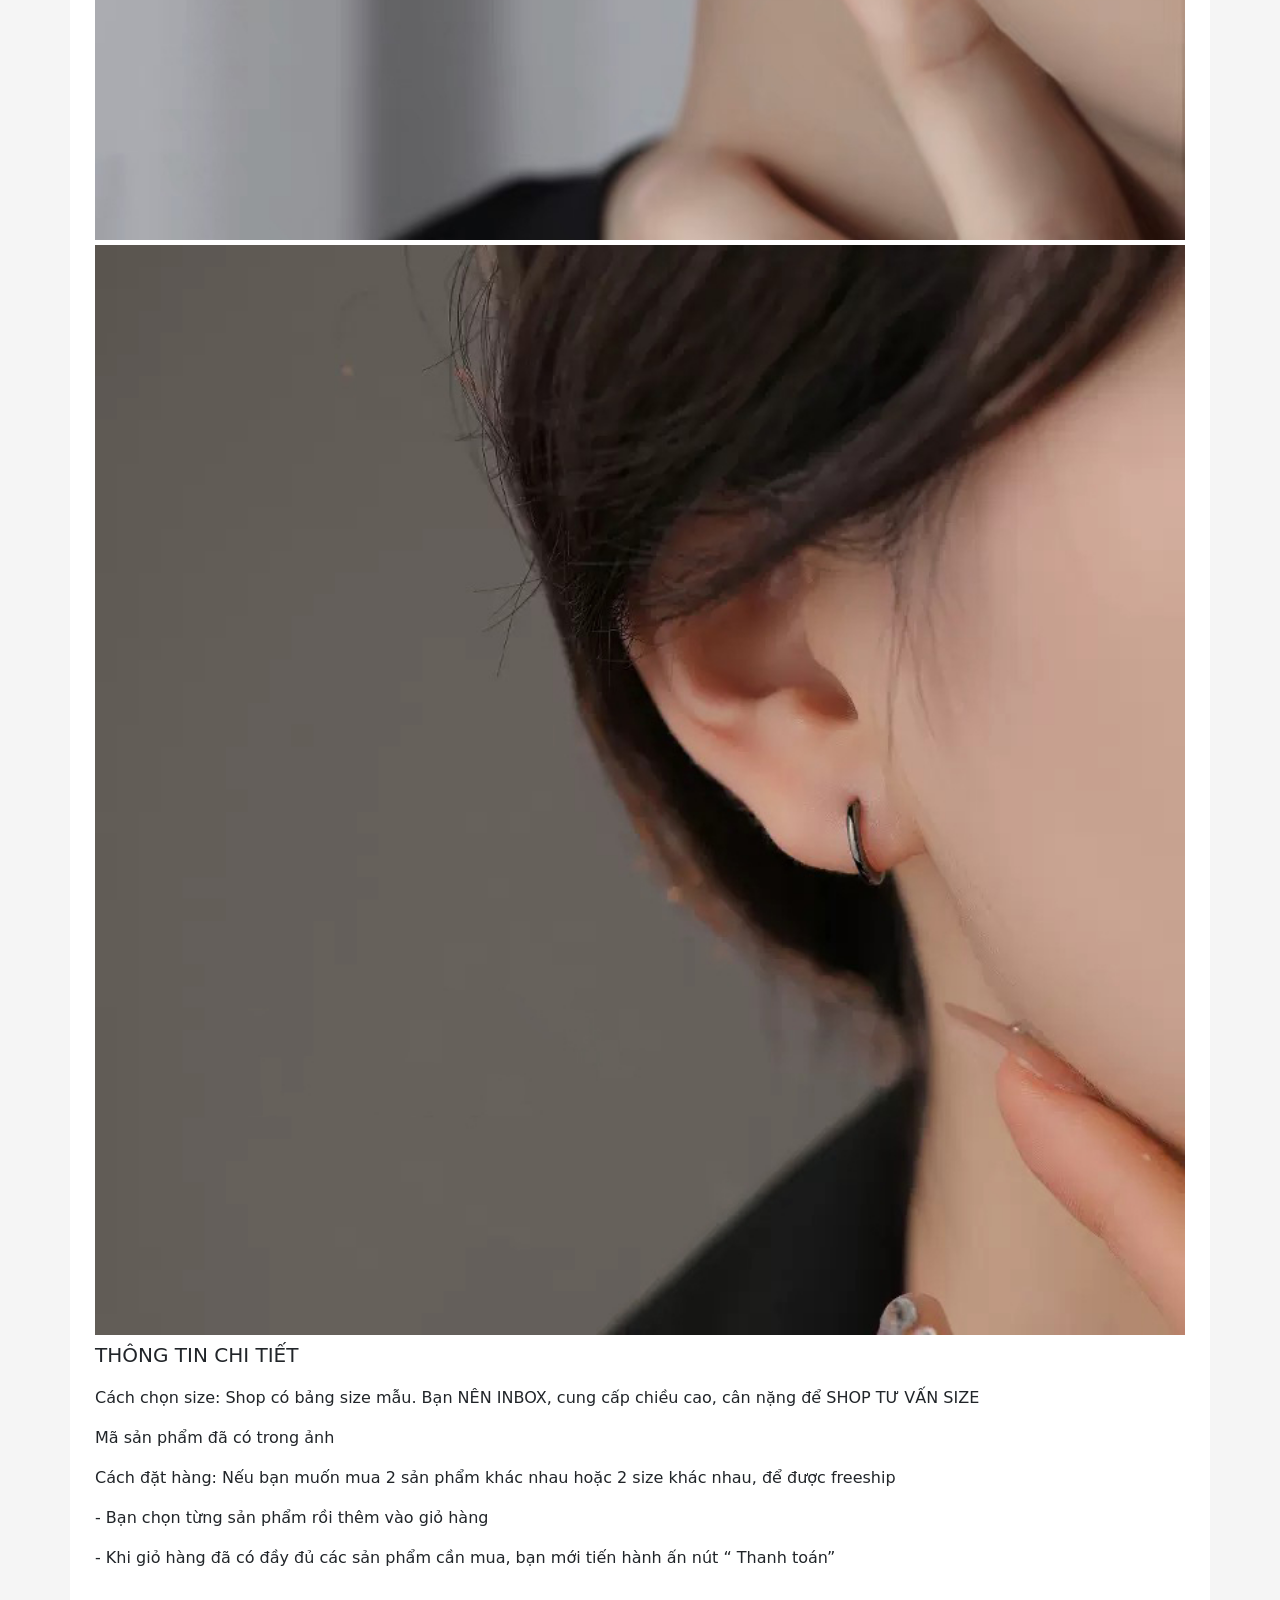
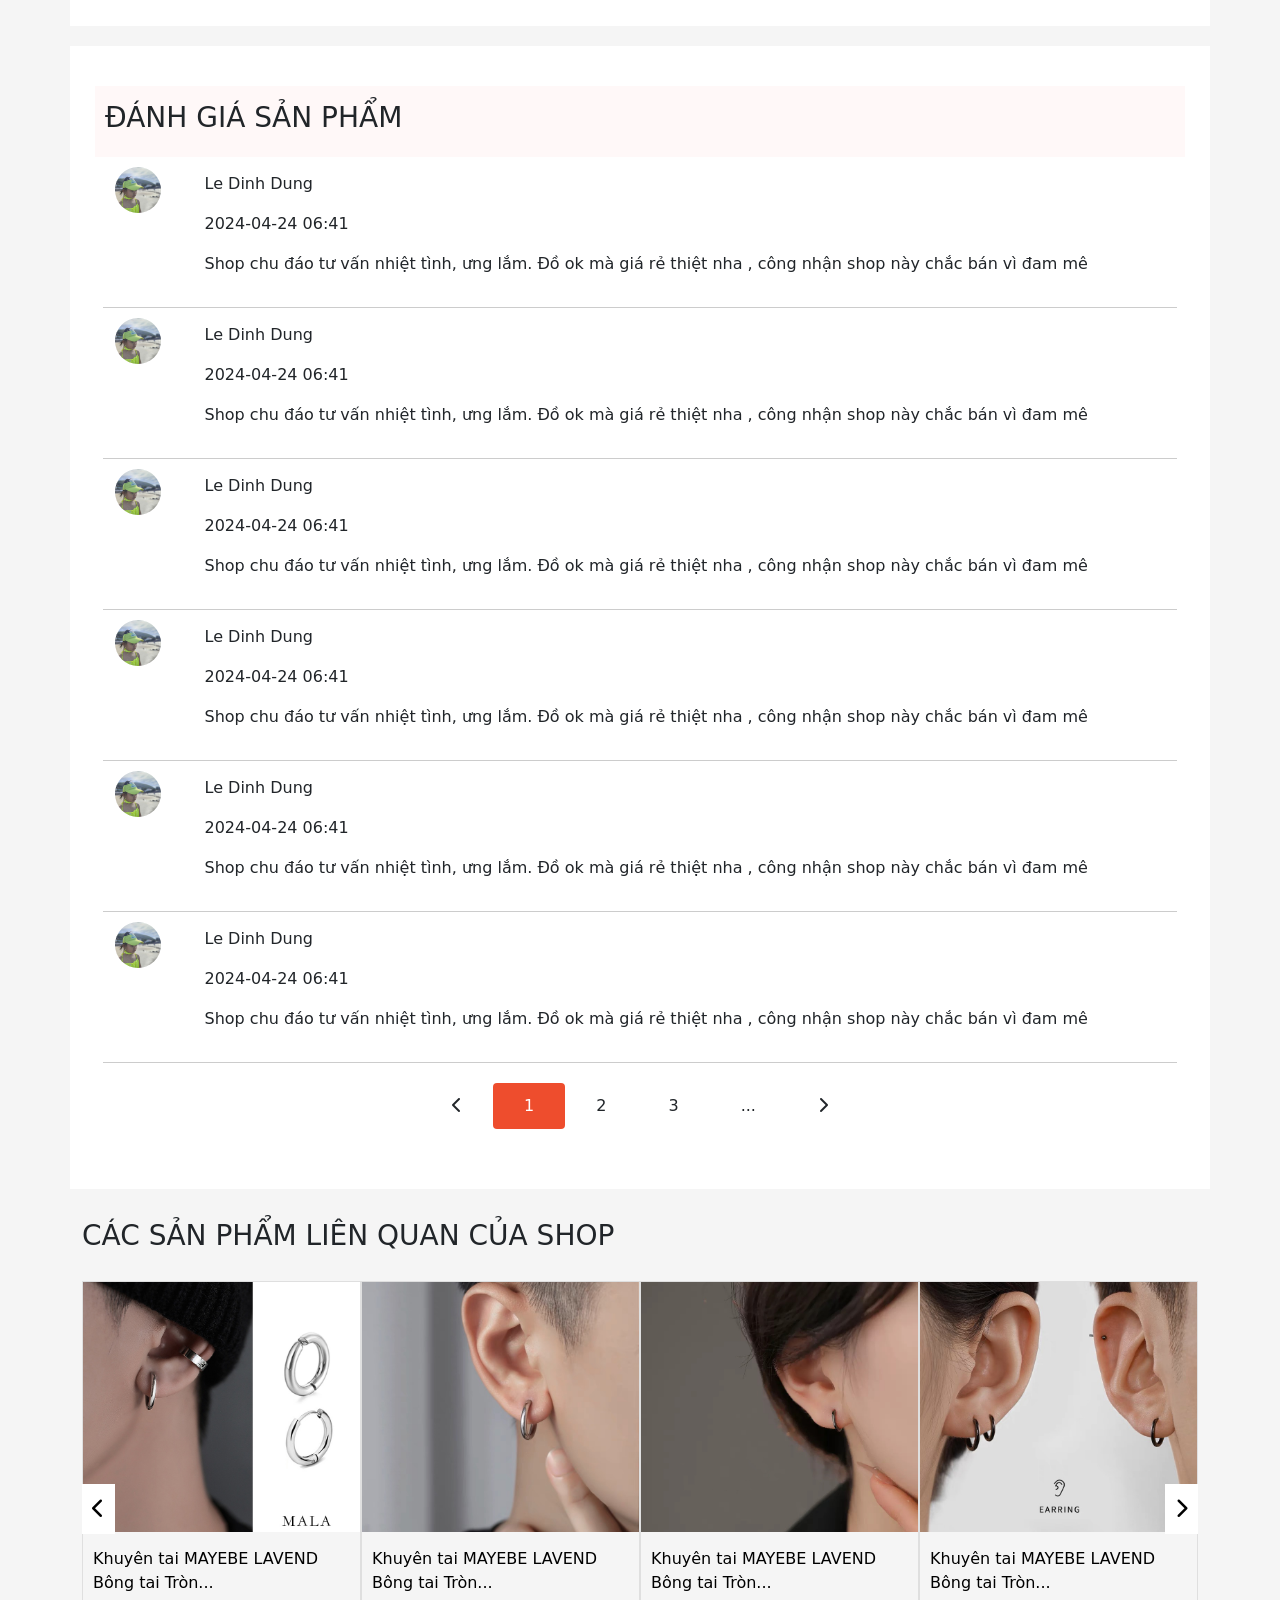
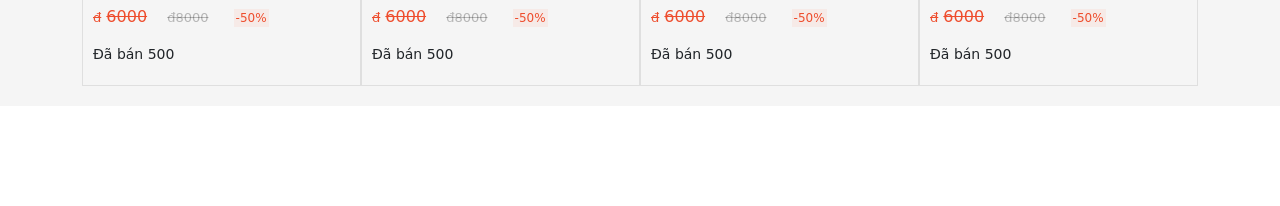
==== commit 3ba1038b: "detail" ====
--- a/index.html
+++ b/index.html
@@ -80,84 +80,72 @@
                             </div>
                             <div class="container-inf__product">
                                 <div class="price d-flex">
-                                    <div class="price-sell">
-                                        <span class="text-product__commont">6000đ</span>
-                                    </div>
-                                   
-                                    <span class=cost>8000đ</span>
-                                    <div class="container-discount">
-                                        <span class="percent-discount">-50% Giảm</span>
-                                    </div>
-                                   
+                                    <div class="row">
+                                        <div class="col-2 col-md-2 price-sell">
+                                            <span class="text-product__commont">6000đ</span>
+                                        </div>
+                                        <div class="col-3 col-md-3 cost">
+                                            <span>8000đ</span>
+                                        </div>
+                                        <div class="col-5 col-md-5 container-discount">
+                                            <span class="percent-discount">-50% Giảm</span>
+                                        </div>
+                                    </div>
                                 </div>
                                 <div class="color-product">
                                     <div class="row">
                                         <div class="col-md-3">
-                                            <p class="title-color">Màu Sắc</p>
-                                        </div>
-                                        <div class="col-md-9 d-flex">
-                                            <div class="select-color">
-                                                <p class="name-color">Màu Đen</p>
-                                            </div>
-                                            <div class="select-color">
-                                                <p class="name-color">Màu Đỏ</p>
-                                            </div>
-                                            <div class="select-color">
-                                                <p class="name-color">Màu Hồng</p>
-                                            </div>
-                                            <div class="select-color">
-                                                <p class="name-color">Màu Cam</p>
+                                            <p class="title-color">Phân Loại</p>
+                                        </div>
+                                        <div class="col-md-9">
+                                            <div class="row">
+                                                <div class="col-6 col-sm-4 col-md-3 select-color">
+                                                    <p class="name-color">Màu Đen</p>
+                                                </div>
+                                                <div class="col-6 col-sm-4 col-md-3 select-color">
+                                                    <p class="name-color">Màu Đỏ</p>
+                                                </div>
+                                                <div class="col-6 col-sm-4 col-md-3 select-color">
+                                                    <p class="name-color">Màu Hồng</p>
+                                                </div>
+                                                <div class="col-6 col-sm-4 col-md-3 select-color">
+                                                    <p class="name-color">Màu Cam</p>
+                                                </div>
                                             </div>
                                         </div>
                                     </div>
                                 </div>
                                 <div class="quantity-product">
-                                        <div class="row">
-                                            <div class="col-md-3">
-                                                <p class="title-quantity">Số Lượng</p>
-                                            </div>
-                                            <div class="col-md-9 d-flex">
-                                                <div class="row">
-                                                    <div class="col-md-5">
-                                                        <div class="d-flex btn-input__quantity">
-                                                            <div class="btn-quantity reduce">
-                                                                -
-                                                            </div>
-                                                            <div class="show-quantity">
-                                                                <input class="form-control quantity-product__buy" type="text" value="1">
-                                                            </div>
-                                                            <div class="btn-quantity increase">
-                                                                +
-                                                            </div>
+                                    <div class="row">
+                                        <div class="col-md-3">
+                                            <p class="title-quantity">Số Lượng</p>
+                                        </div>
+                                        <div class="col-md-9">
+                                            <div class="row">
+                                                <div class="col-12 col-sm-6 col-md-5 input_quantity">
+                                                    <div class="d-flex btn-input__quantity">
+                                                        <div class="btn-quantity reduce">-</div>
+                                                        <div class="show-quantity">
+                                                            <input class="form-control quantity-product__buy" type="text" value="1">
                                                         </div>
+                                                        <div class="btn-quantity increase">+</div>
                                                     </div>
-                                                    <div class="col-md-7">
-                                                        <div class="product-availability">
-                                                            <p class="text-product__availability">456 sản phẩm có</p>
-                                                        </div>
+                                                </div>
+                                                <div class="col-12 col-sm-6 col-md-7">
+                                                    <div class="product-availability">
+                                                        <p class="text-product__availability">456 sản phẩm có</p>
                                                     </div>
                                                 </div>
-                                                
-                                                
-                                            </div>
-                                        </div>
-                                </div>
-                                <div class="btn-group full-height d-flex justify-content-center align-items-center">
-                                    <div class="btn-addcart ">
-                                        <div class="text-btn__addcart d-flex">
-                                            <i class="fa-solid fa-cart-shopping"></i>
-                                            <p class="text-addcart">Thêm vào giỏ hàng</p>
-                                        </div>
-                                       
-                                    </div>
-                                    <div class="btn-buy">
-                                        <button class="btn btn-submit">Mua Ngay</button>
-                                    </div>
-                                </div>
-                            </div>
-                        </div>
-                    </div>
-                </div>
+                                            </div>
+                                        </div>
+                                    </div>
+                                </div>
+                                
+                            </div>
+                        </div>
+                    </div>
+                </div>
+                
                 <div class="row container-description__product">
                         <div class="inf-product__detail">
                             <div class="header-product__detail">
@@ -482,10 +470,20 @@
                         </div>
                     </div>
                 </div>
-               
+            </div>
+            <div class="btn-group full-height d-flex justify-content-center align-items-center">
+                <div class="btn-addcart ">
+                    <div class="text-btn__addcart d-flex">
+                        <i class="fa-solid fa-cart-shopping"></i>
+                        <p class="text-addcart">Thêm vào giỏ hàng</p>
+                    </div>
+                    
+                </div>
+                <div class="btn-buy">
+                    <button class="btn btn-submit">Mua Ngay</button>
+                </div>
             </div>
     </div>
-    
 </body>
 </html>
 <script src="./js/jquery-3.7.1.min.js"></script>
--- a/css/style.css
+++ b/css/style.css
@@ -93,15 +93,16 @@
 .inf-product .price .text-product__commont{
     text-decoration: line-through;
     color: #6d6c6c;
+    font-size: 20px;
+}
+.inf-product .price .cost{
     font-size: 30px;
-}
-.inf-product .price .cost{
-    font-size: 60px;
-    color:  rgb(238, 77, 45);
-    margin: 0 25px;
+    color:  rgb(238, 77, 45);
+    margin: 0 15px;
+    margin-top: 10px;
 }
 .inf-product .price .container-discount{
-    margin-top: 35px;
+    margin-top: 20px;
 }
 .inf-product .price .percent-discount{
     background-color: rgb(238, 77, 45) ;
@@ -115,10 +116,11 @@
 }
 .container-inf__product .color-product .title-color{
     color: #6d6c6c;
+    font-weight: bold;
 }
 .container-inf__product .color-product .select-color{
     border: 1px solid #e9e0e2;
-    margin: 0 10px;
+    margin: 3px 10px;
 }
 .container-inf__product .color-product .select-color:hover{
     color:  rgb(238, 77, 45);
@@ -136,6 +138,10 @@
 
 .container-inf__product .quantity-product .title-quantity {
     color: #6d6c6c;
+    font-weight: bold;
+}
+.container-inf__product .quantity-product .input_quantity{
+    padding-left: 0;
 }
 .container-inf__product .quantity-product .btn-input__quantity{
     margin-left: 10px;
@@ -150,32 +156,37 @@
 .container-inf__product .quantity-product .show-quantity input{
     text-align: center;
     padding: 7px 0;
-    width: 100px;
+    width: 60px;
     border: 1px solid  #e9e0e2;
 }
 .container-inf__product .quantity-product .product-availability{
     color: #6d6c6c;
-    padding: 0 40px;
-
-}
-.container-inf__product .btn-group{
-    margin: 100px 0;
-}
-.container-inf__product .btn-group .btn-addcart{
+    padding: 10px 50px;
+
+}
+.product-detail .btn-group{
+    position: fixed;
+    bottom: 0;
+    background-color: #fff;
+    width: 100%;
+    z-index: 100;
+    padding: 20px 0;
+}
+.product-detail .btn-group .btn-addcart{
     color:  rgb(238, 77, 45);
     padding: 7px 5px;
     border: 1px solid rgb(238, 77, 45);
     background: rgba(255, 87, 34, .1);
     cursor: pointer;
 }
-.container-inf__product .btn-group .btn-addcart .text-btn__addcart{
+.product-detail .btn-group .btn-addcart .text-btn__addcart{
     margin-top: 10px;
 }
 .btn-group .btn-addcart .fa-cart-shopping{
     padding: 4px 10px;
     
 }
-.container-inf__product .btn-group .btn-buy{
+.product-detail .btn-group .btn-buy{
     background-color:  rgb(238, 77, 45);
     padding: 7px 30px;
     margin-left: 40px;
@@ -184,14 +195,14 @@
 .btn-group .btn-buy .btn-submit{
     margin-bottom: 5px;
 }
-.container-inf__product .btn-group .btn-buy button{
+.product-detail .btn-group .btn-buy button{
     color: #fff;
     margin-top: 10px;
 }
-.container-inf__product .btn-group .btn-buy:hover{
+.product-detail .btn-group .btn-buy:hover{
     opacity: 0.9;
 }
-.container-inf__product .btn-group .btn-addcart:hover{
+.product-detail .btn-group .btn-addcart:hover{
     background: rgba(255, 197, 178, .181);
 }
 .product-detail .container-description__product{
@@ -280,6 +291,7 @@
 }
 .product-detail .other-product{
     margin-top: 30px;
+    margin-bottom: 100px;
 }
 .product-detail .other-product .title-header-other__product{
     font-weight: 400;
@@ -349,6 +361,10 @@
 }
 @media (max-width: 767px) {
     .product-detail{
-        width:110% ;
+        width:115% ;
     }
-}
+    .container-inf__product .quantity-product .product-availability{
+        padding:15px 0;
+    
+    }
+}
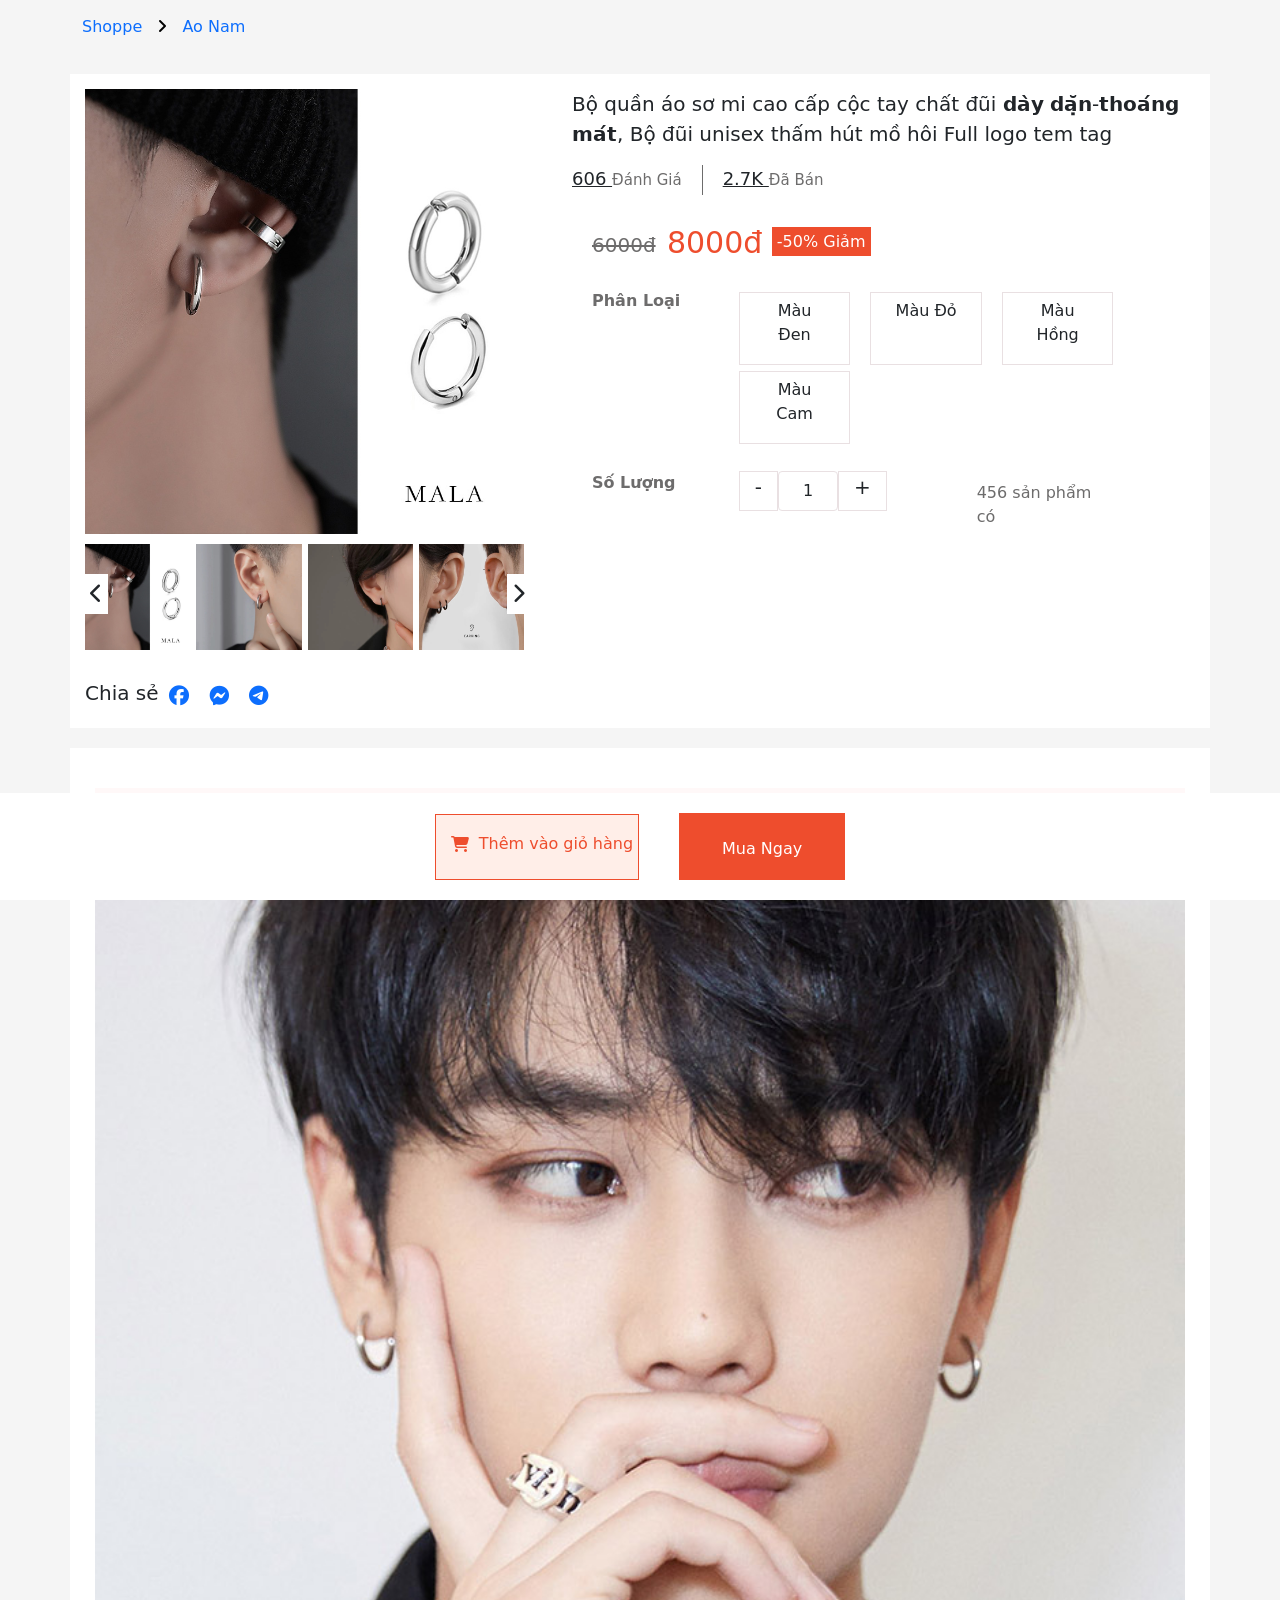
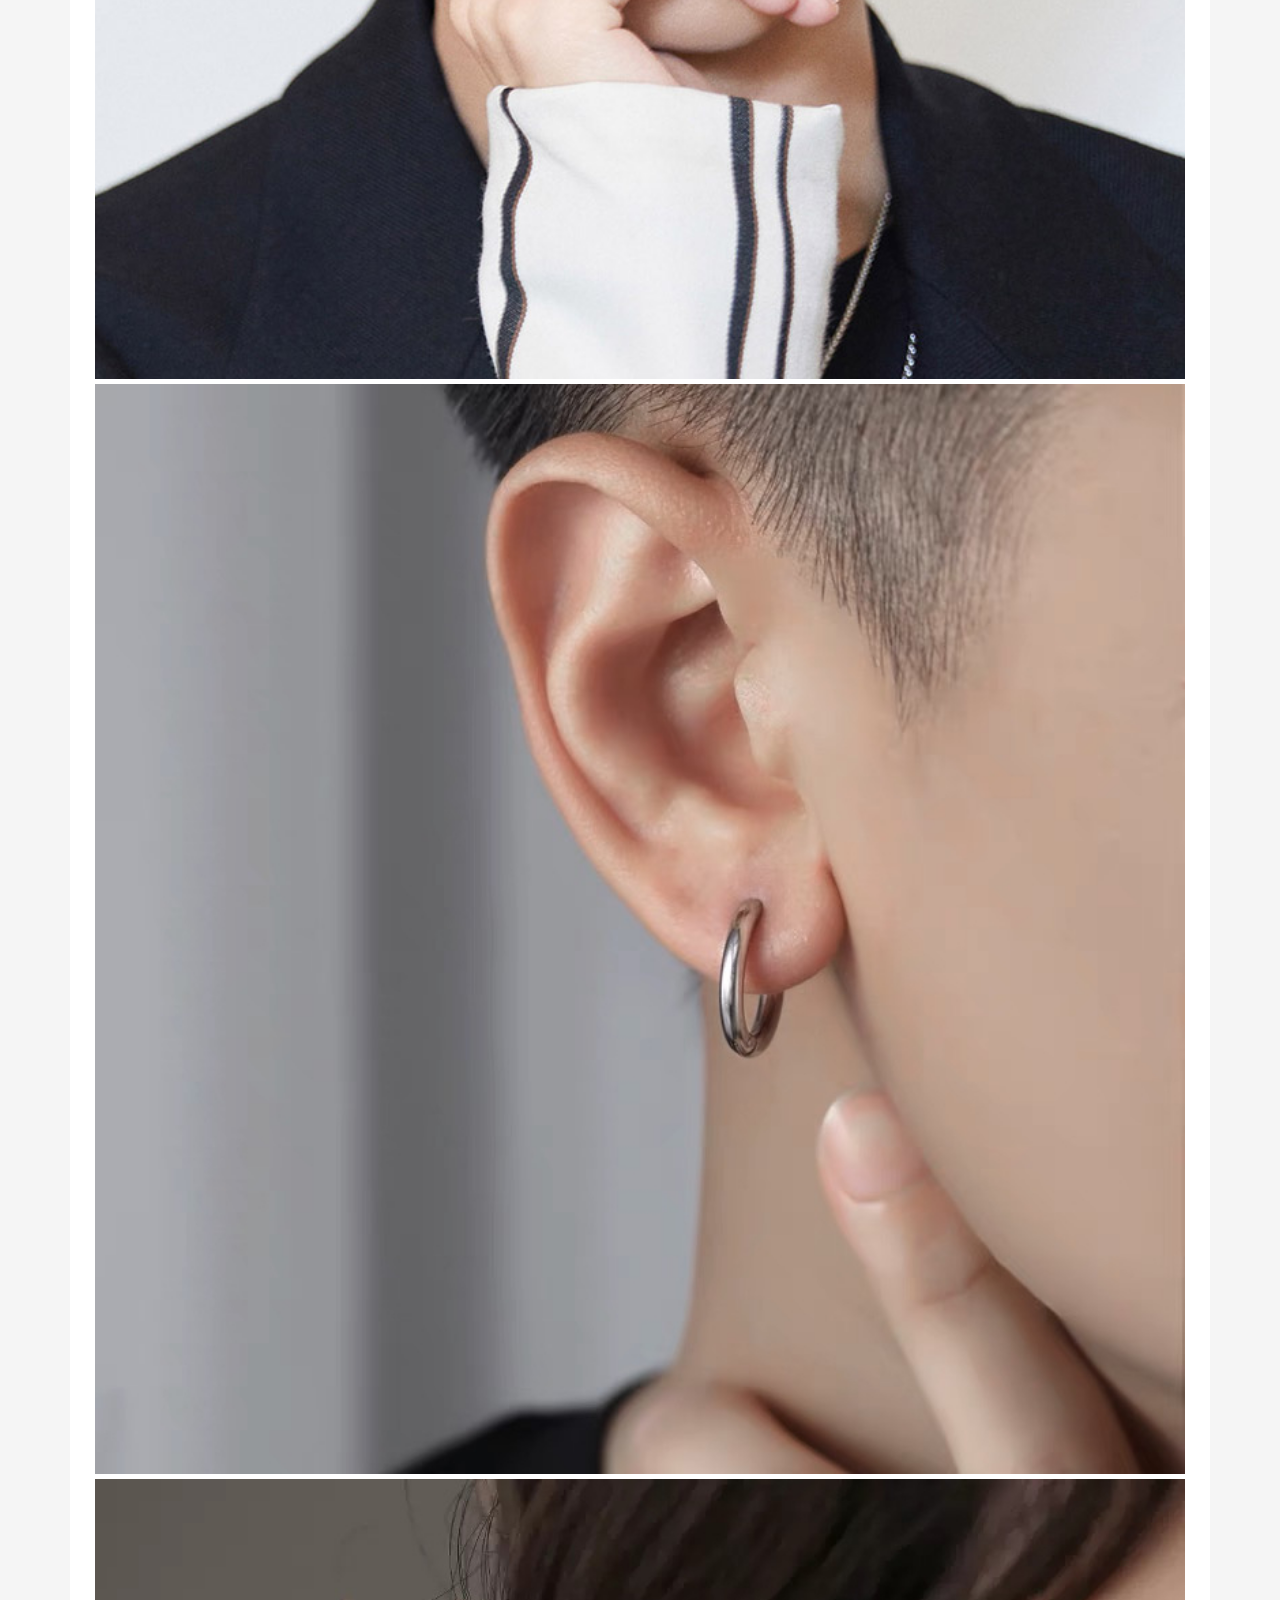
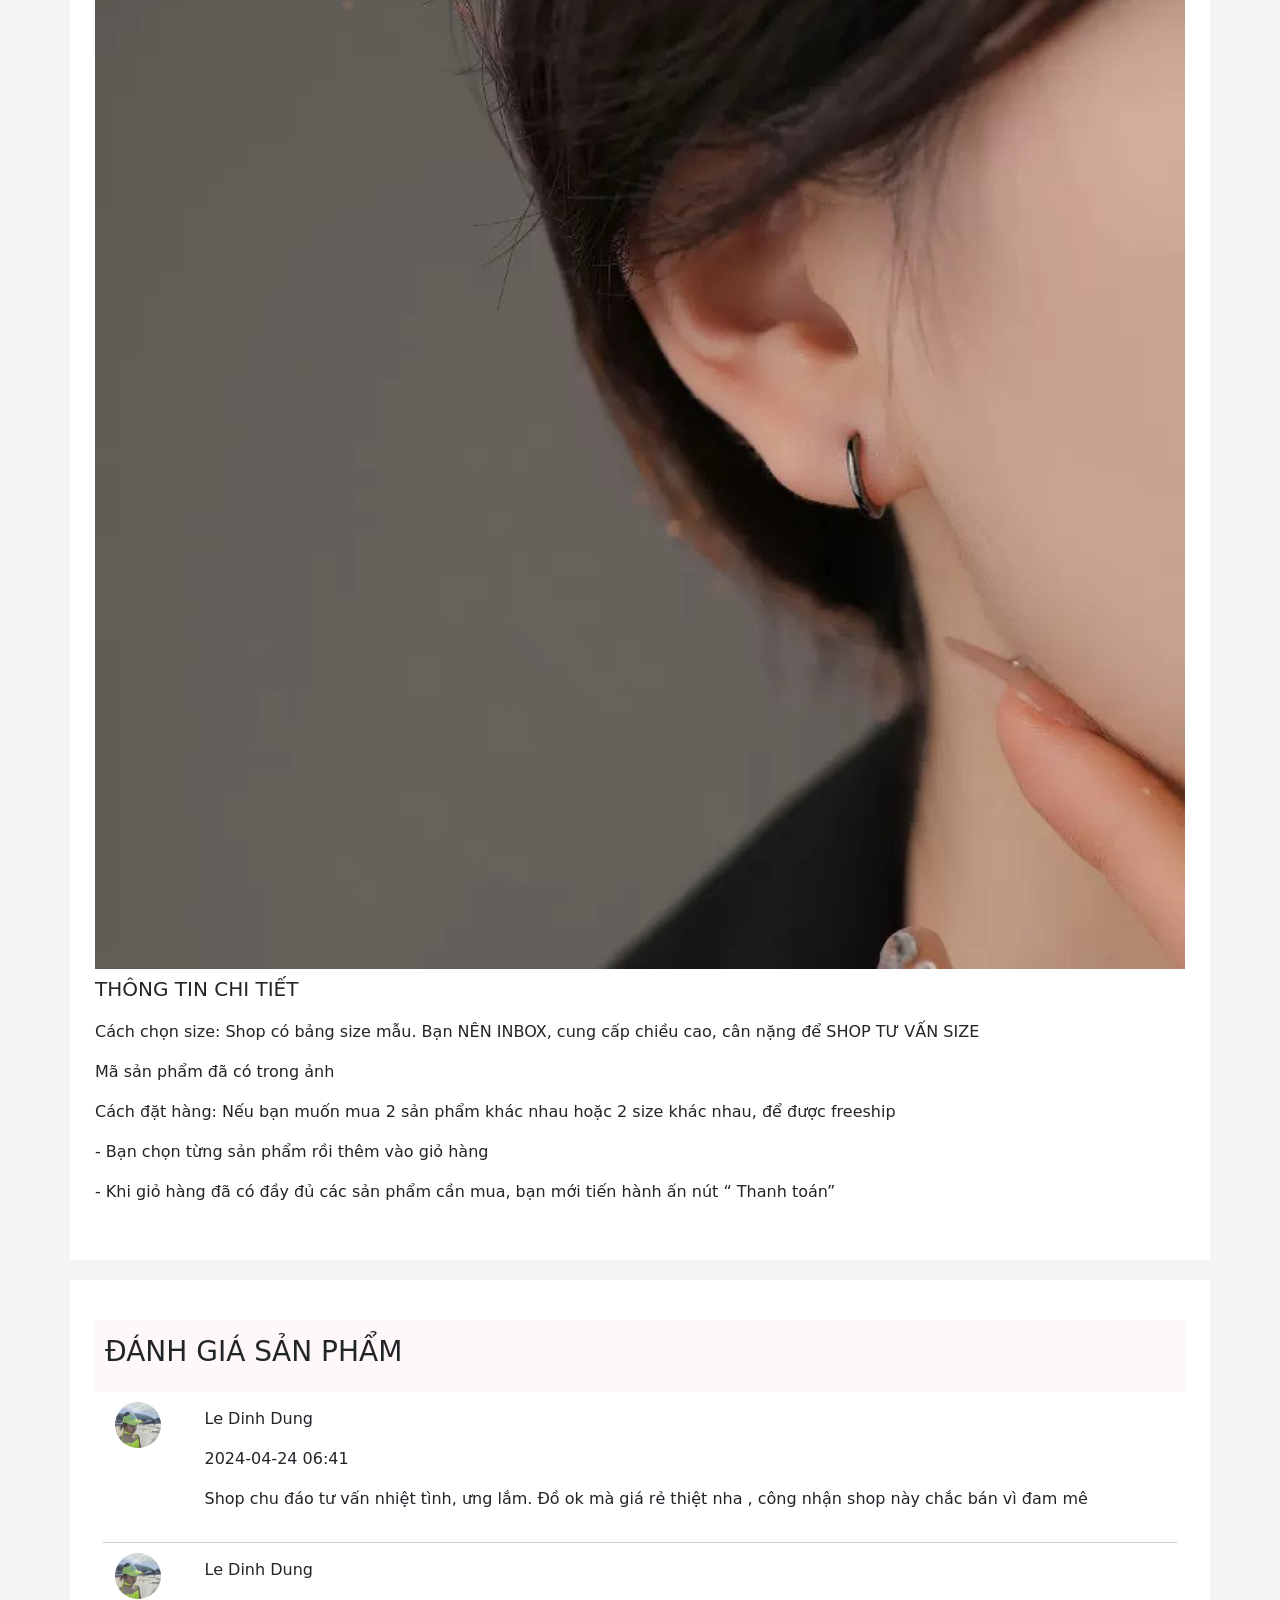
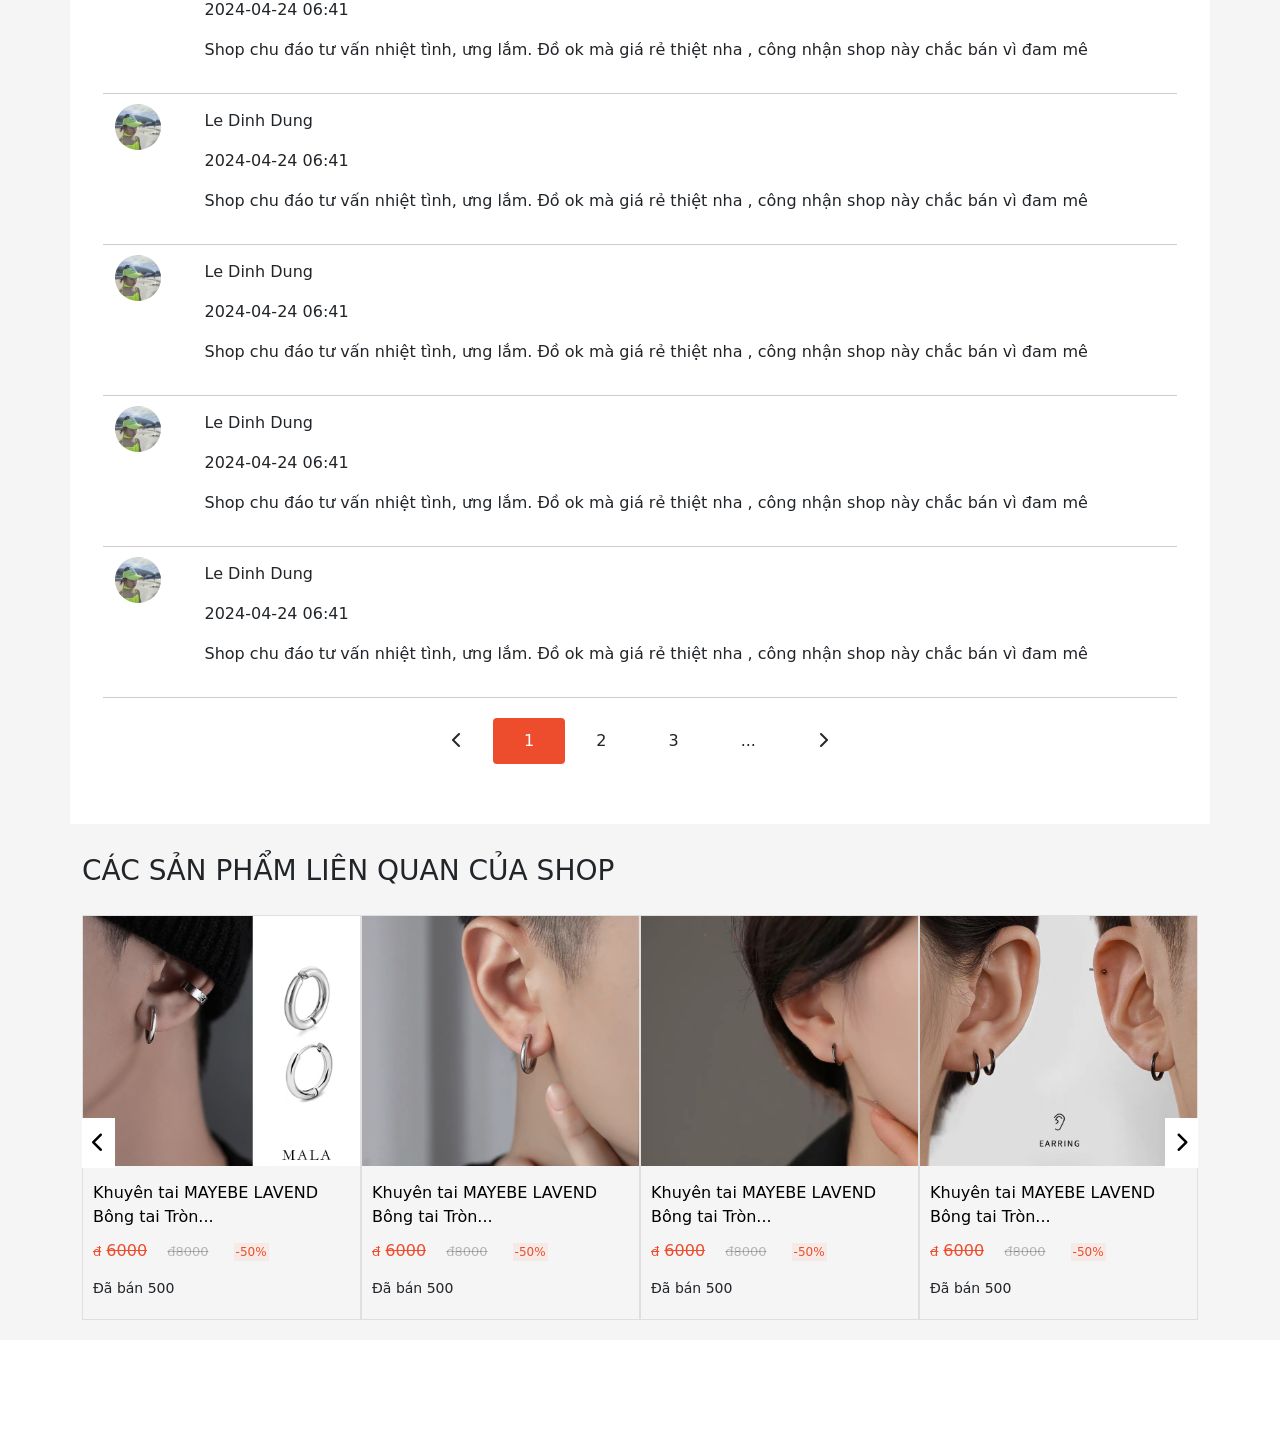
==== commit 24c1c523: "detail" ====
--- a/index.html
+++ b/index.html
@@ -147,37 +147,6 @@
                 </div>
                 
                 <div class="row container-description__product">
-                        <div class="inf-product__detail">
-                            <div class="header-product__detail">
-                                <h3 class="title-header__detail">CHI TIẾT SẢN PHẨM</h3>
-                            </div>
-                            <div class="content-inf-product__detail">
-                                <div class="row item-inf-product__detail origin">
-                                    <div class="col-md-3 title-item-inf-product__detail">Xuất xứ</div>
-                                    <div class="col-md-9 content-item-inf-product__detail">Trung Quốc</div>
-                                </div>
-                                <div class="row item-inf-product__detail Sample">
-                                    <div class="col-md-3 title-item-inf-product__detail">Mẫu</div>
-                                    <div class="col-md-9 content-item-inf-product__detail">In</div>
-                                </div>
-                                <div class="row item-inf-product__detail Collar">
-                                    <div class="col-md-3 title-item-inf-product__detail">Cổ áo</div>
-                                    <div class="col-md-9 content-item-inf-product__detail">Cổ sơ mi</div>
-                                </div>
-                                <div class="row item-inf-product__detail Collar">
-                                    <div class="col-md-3 title-item-inf-product__detail">Chất liệu</div>
-                                    <div class="col-md-9 content-item-inf-product__detail">Cổ sơ mi</div>
-                                </div>
-                                <div class="row item-inf-product__detail product-remaining ">
-                                    <div class="col-md-3 title-item-inf-product__detail">Số sản phẩm còn lại</div>
-                                    <div class="col-md-9 content-item-inf-product__detail">2048</div>
-                                </div>
-                                <div class="row item-inf-product__detail Sentfrom">
-                                    <div class="col-md-3 title-item-inf-product__detail">Gửi từ</div>
-                                    <div class="col-md-9 content-item-inf-product__detail">Hà Nội</div>
-                                </div>
-                            </div>
-                        </div>
                         <div class="inf-product__description">
                             <div class="header-product__description">
                                 <h3 class="title-header__description">MÔ TẢ SẢN PHẨM</h3>
--- a/css/style.css
+++ b/css/style.css
@@ -212,21 +212,7 @@
 .product-detail .container-description__product{
     padding: 25px;
 }
-.inf-product__detail .header-product__detail{
-    padding: 15px 10px;
-    background-color: rgba(255, 248, 248, 0.962);
-}
-.inf-product__detail .header-product__detail .title-header__detail{
-    font-weight: 400;
-}
-.container-description__product .inf-product__detail .content-inf-product__detail{
-    margin-top: 30px;
-}.content-inf-product__detail .item-inf-product__detail{
-    padding: 10px 10px;
-}
-.content-inf-product__detail .item-inf-product__detail .title-item-inf-product__detail{
-    color: rgba(0, 0, 0, 0.4);
-}
+
 .container-description__product .inf-product__description{
     padding: 15px 0;
 }
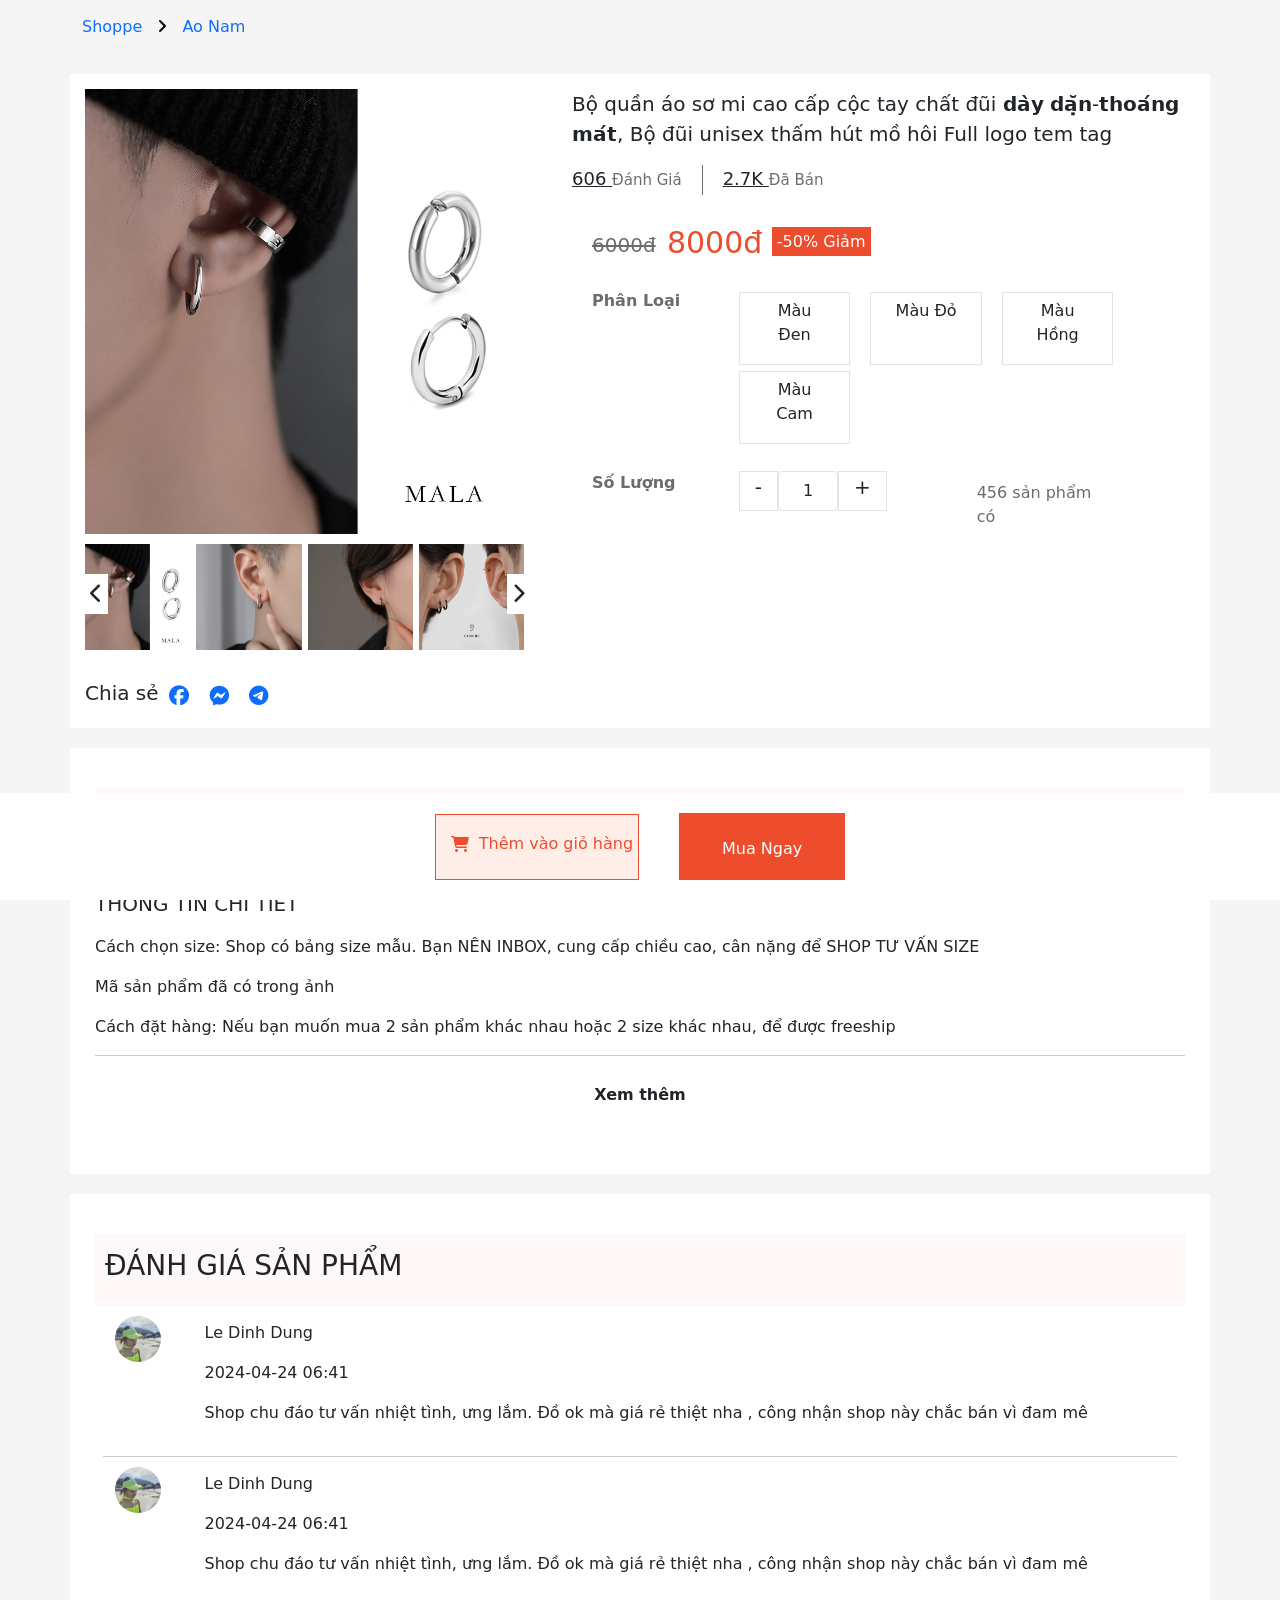
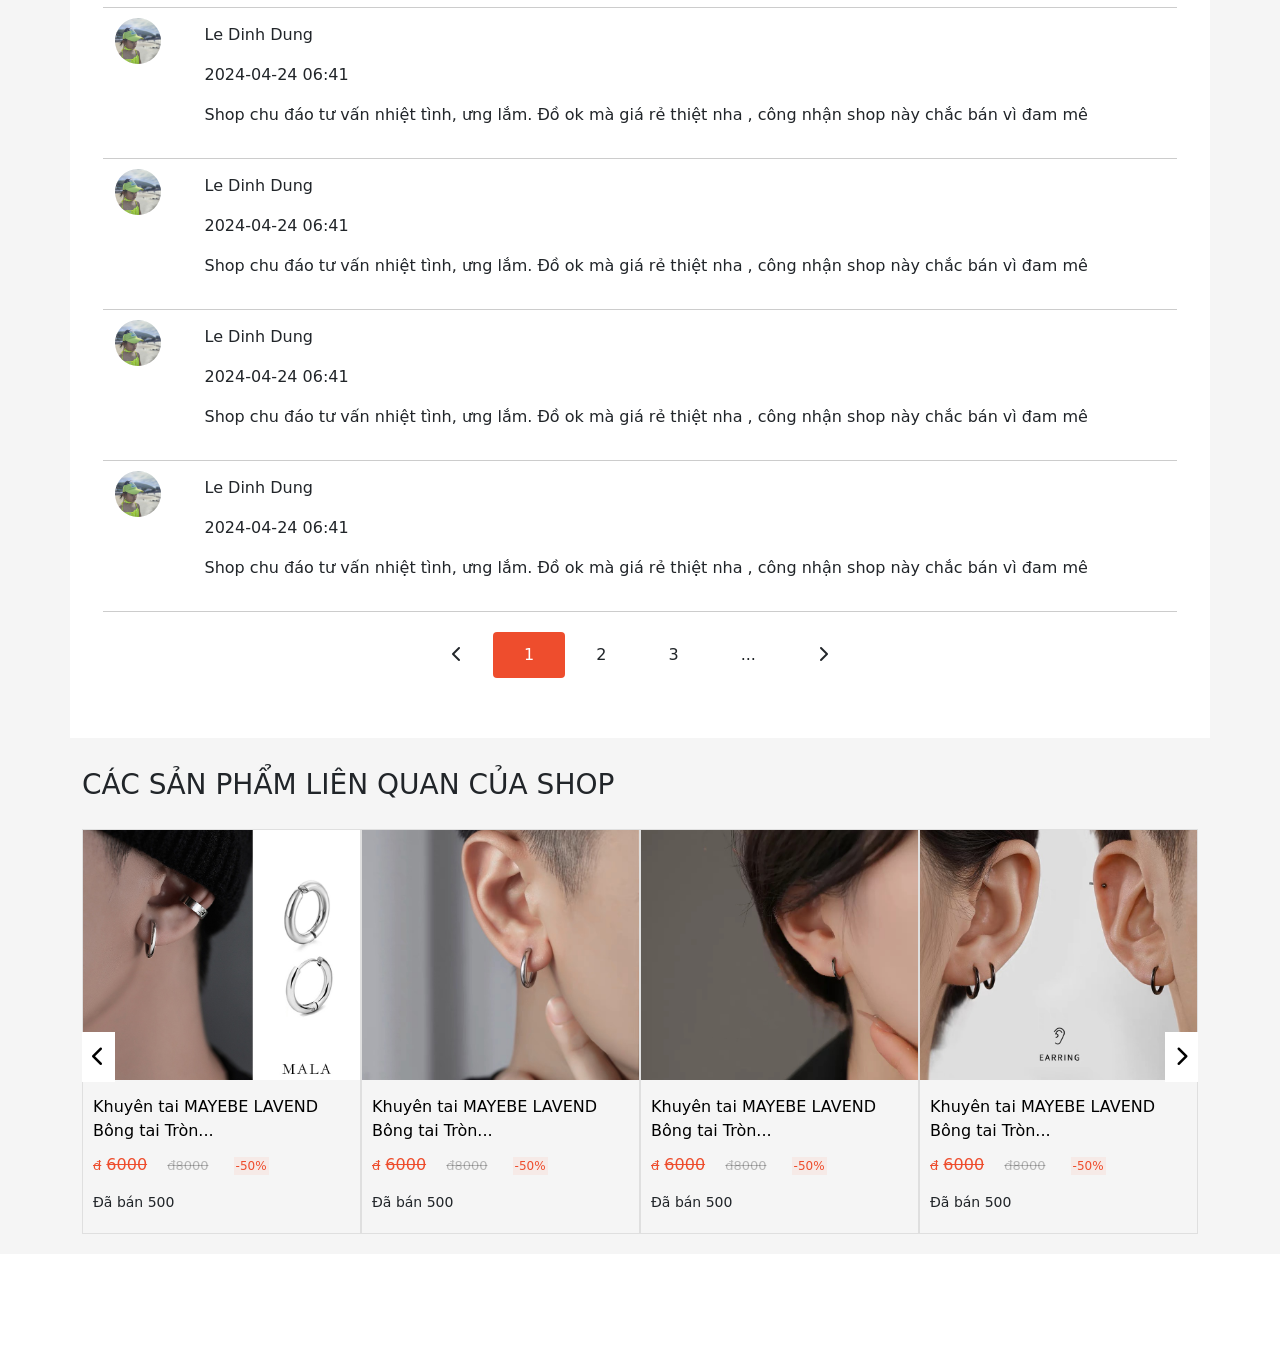
==== commit 3df32951: "detail" ====
--- a/index.html
+++ b/index.html
@@ -152,11 +152,6 @@
                                 <h3 class="title-header__description">MÔ TẢ SẢN PHẨM</h3>
                             </div>
                             <div class="content-inf-product__description">
-                                <div class="list-img-product">
-                                    <img width="100%" class="img-product" src="./img/cn-11134207-7r98o-llwynxro6r6qc8.jpg" alt="">
-                                    <img width="100%" class="img-product" src="./img/cn-11134207-7r98o-llwynxroayw23f.jpg" alt="">
-                                    <img width="100%" class="img-product" src="./img/cn-11134207-7r98o-llwynxrocdgi6d.jpg" alt="">
-                                </div>
                                 <div class="text-inf-product__description">
                                     <p class="title-text">THÔNG TIN CHI TIẾT</p>
                                     <p class="text-product__description">Cách chọn size: Shop có bảng size mẫu. Bạn NÊN INBOX, cung cấp chiều cao, cân nặng để SHOP TƯ VẤN SIZE</p>
@@ -164,7 +159,16 @@
                                     <p class="text-product__description">Cách đặt hàng: Nếu bạn muốn mua 2 sản phẩm khác nhau hoặc 2 size khác nhau, để được freeship</p>
                                     <p class="text-product__description">- Bạn chọn từng sản phẩm rồi thêm vào giỏ hàng</p>
                                     <p class="text-product__description">- Khi giỏ hàng đã có đầy đủ các sản phẩm cần mua, bạn mới tiến hành ấn nút “ Thanh toán”</p>
-                                </div>
+                                    <div class="list-img-product">
+                                        <img width="100%" class="img-product" src="./img/cn-11134207-7r98o-llwynxro6r6qc8.jpg" alt="">
+                                        <img width="100%" class="img-product" src="./img/cn-11134207-7r98o-llwynxroayw23f.jpg" alt="">
+                                        <img width="100%" class="img-product" src="./img/cn-11134207-7r98o-llwynxrocdgi6d.jpg" alt="">
+                                    </div>
+                                </div>
+                                <div class="container-toggle">
+                                    <button id="toggle-details" class="btn btn-toggle">Xem thêm</button>
+                                </div>
+                               
                             </div>
                         </div>
                 </div>
--- a/css/style.css
+++ b/css/style.css
@@ -226,6 +226,14 @@
 .container-description__product .inf-product__description .content-inf-product__description{
     margin-top: 30px;
 }
+.content-inf-product__description .container-toggle{
+    text-align: center;
+    padding: 20px 0;
+    border-top: 1px solid #ccc;
+}
+.content-inf-product__description .container-toggle .btn-toggle{
+    font-weight: bold;
+}
 .inf-product__description .content-inf-product__description img{
     margin-bottom: 5px;
 }
@@ -345,6 +353,7 @@
     right: 0;
     top: 50%;
 }
+
 @media (max-width: 767px) {
     .product-detail{
         width:115% ;
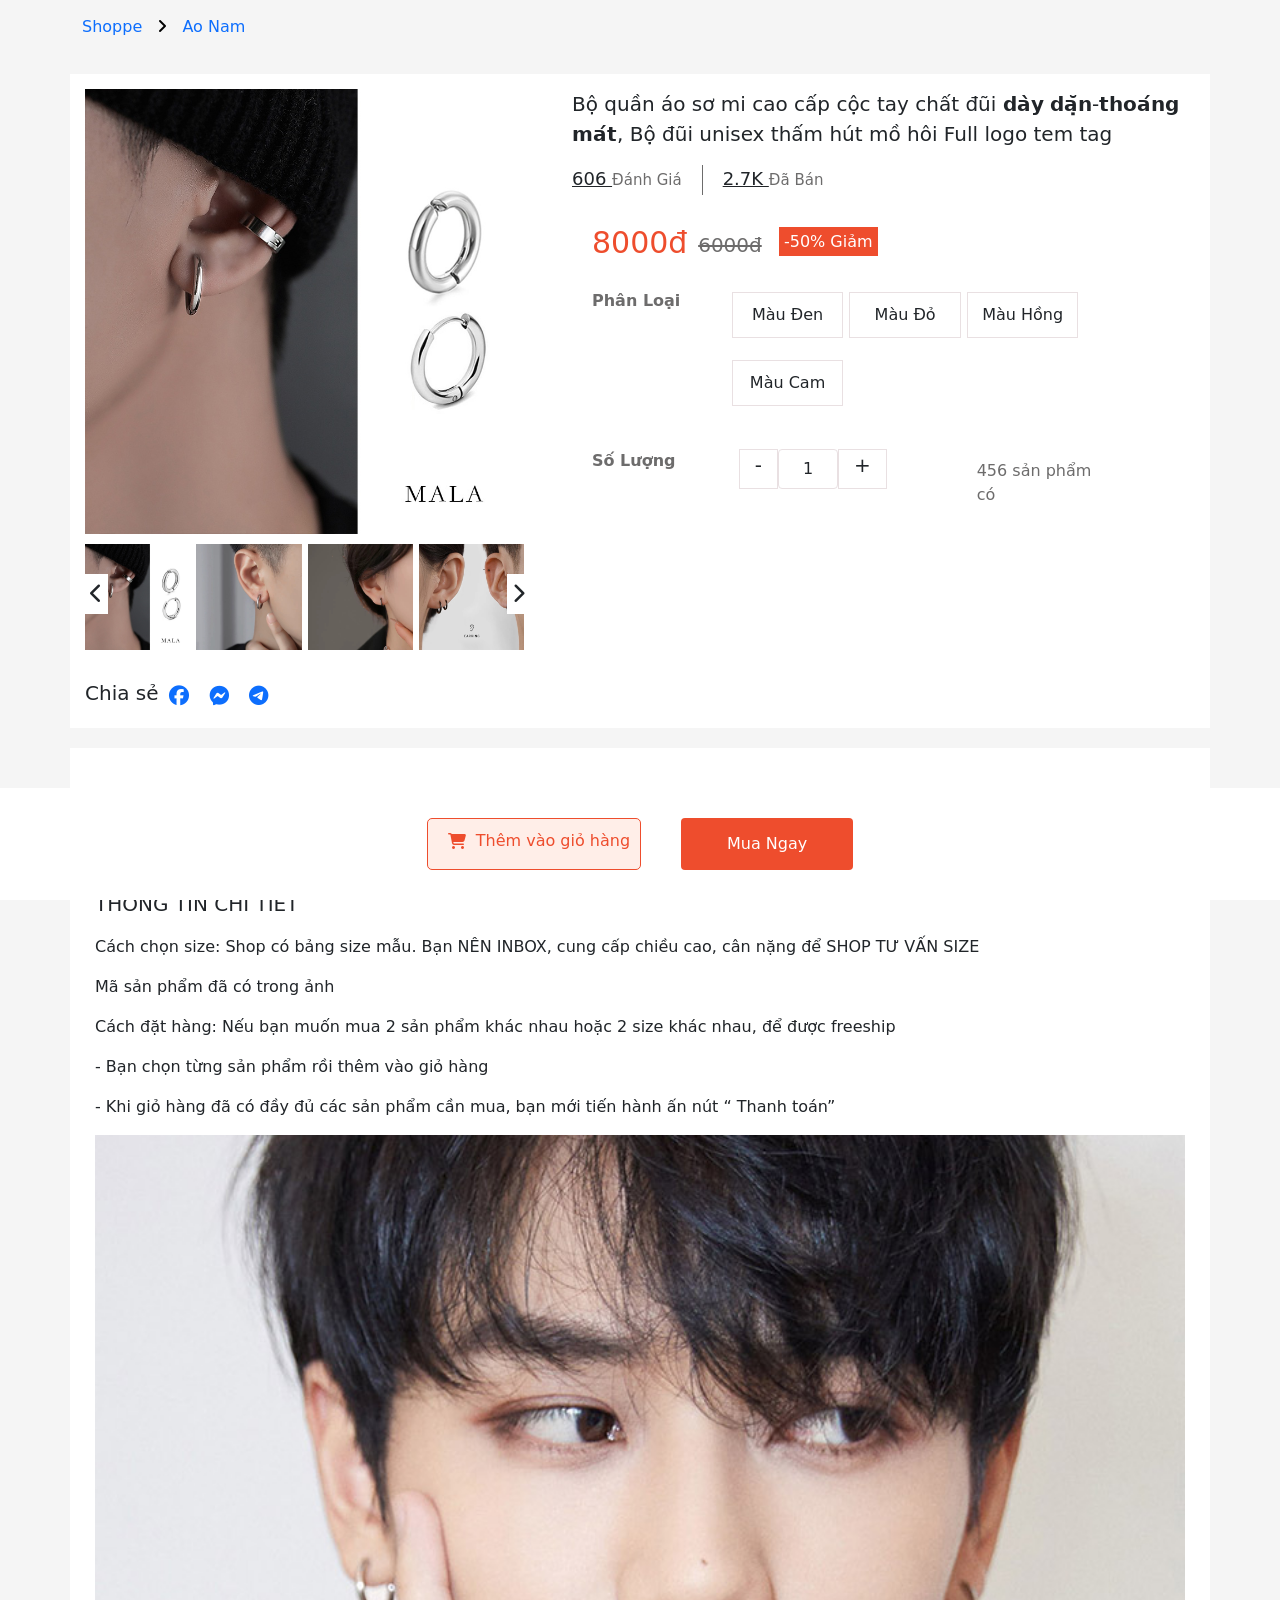
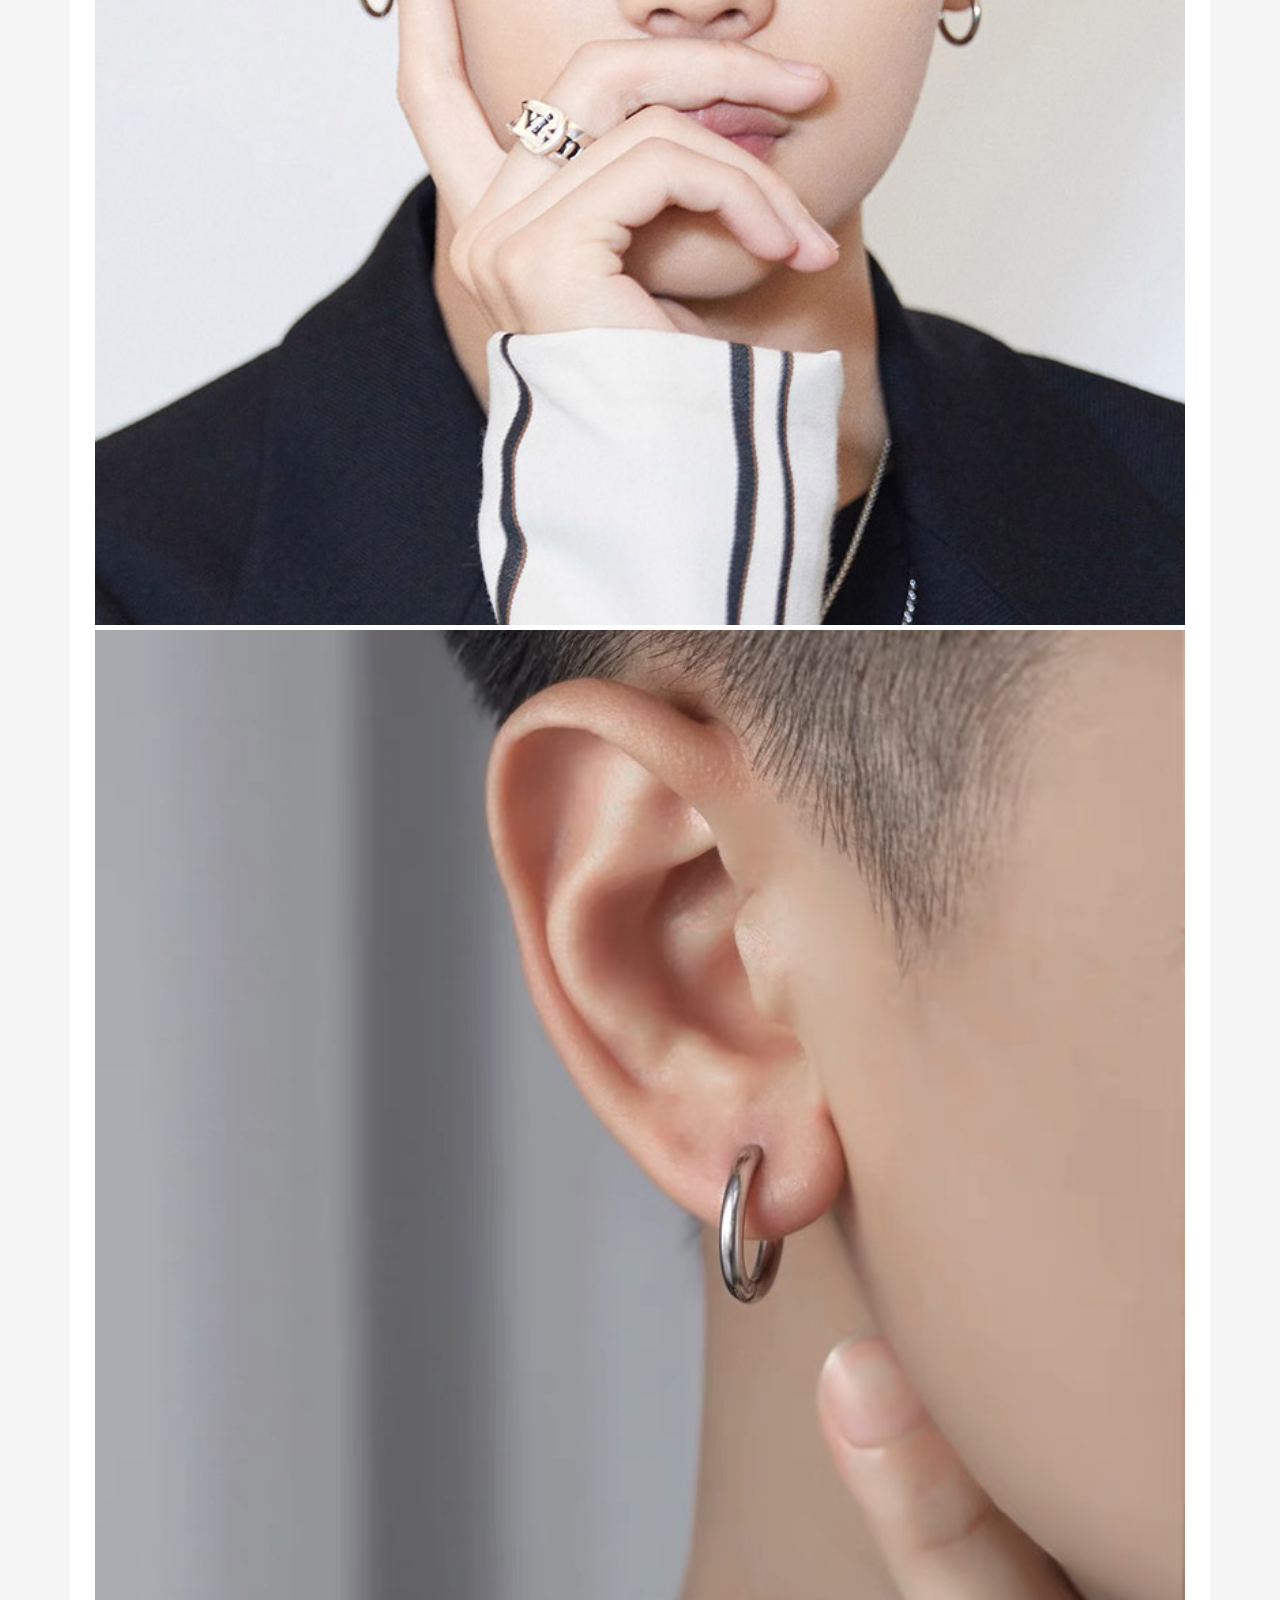
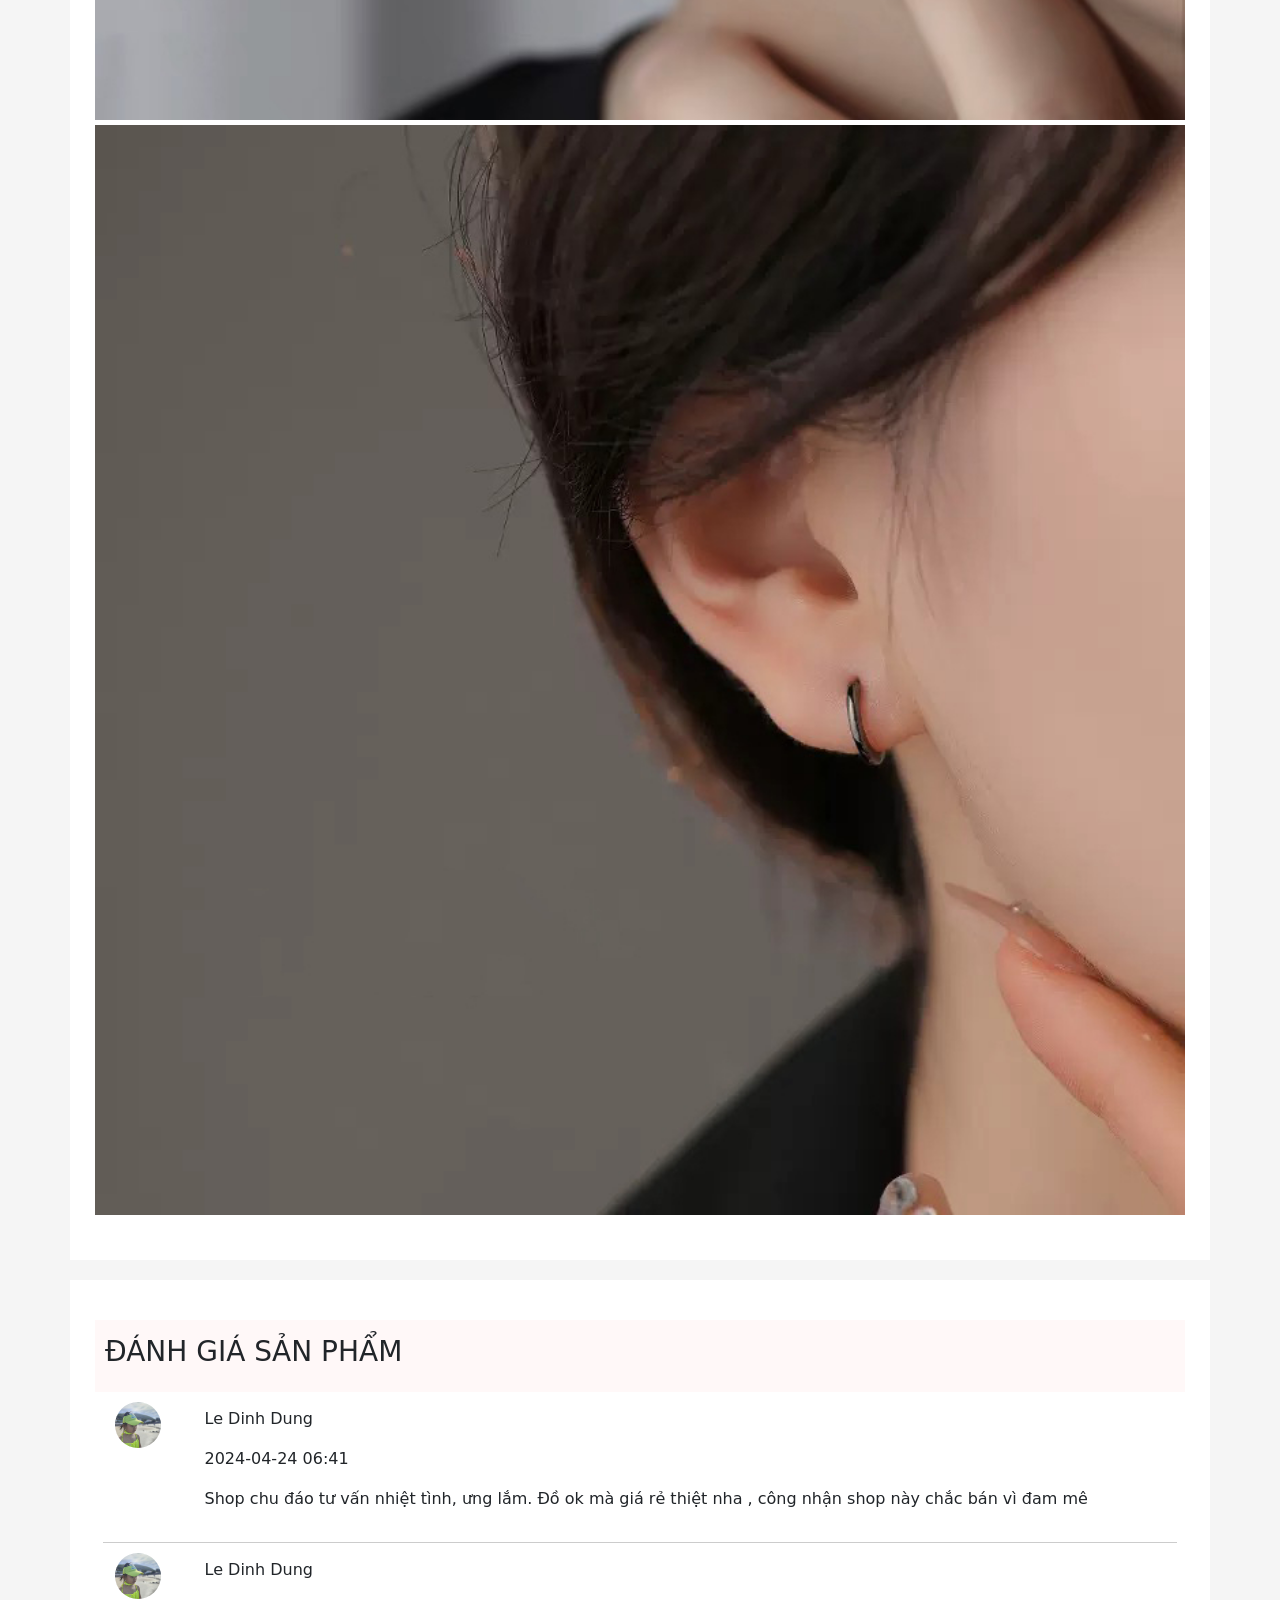
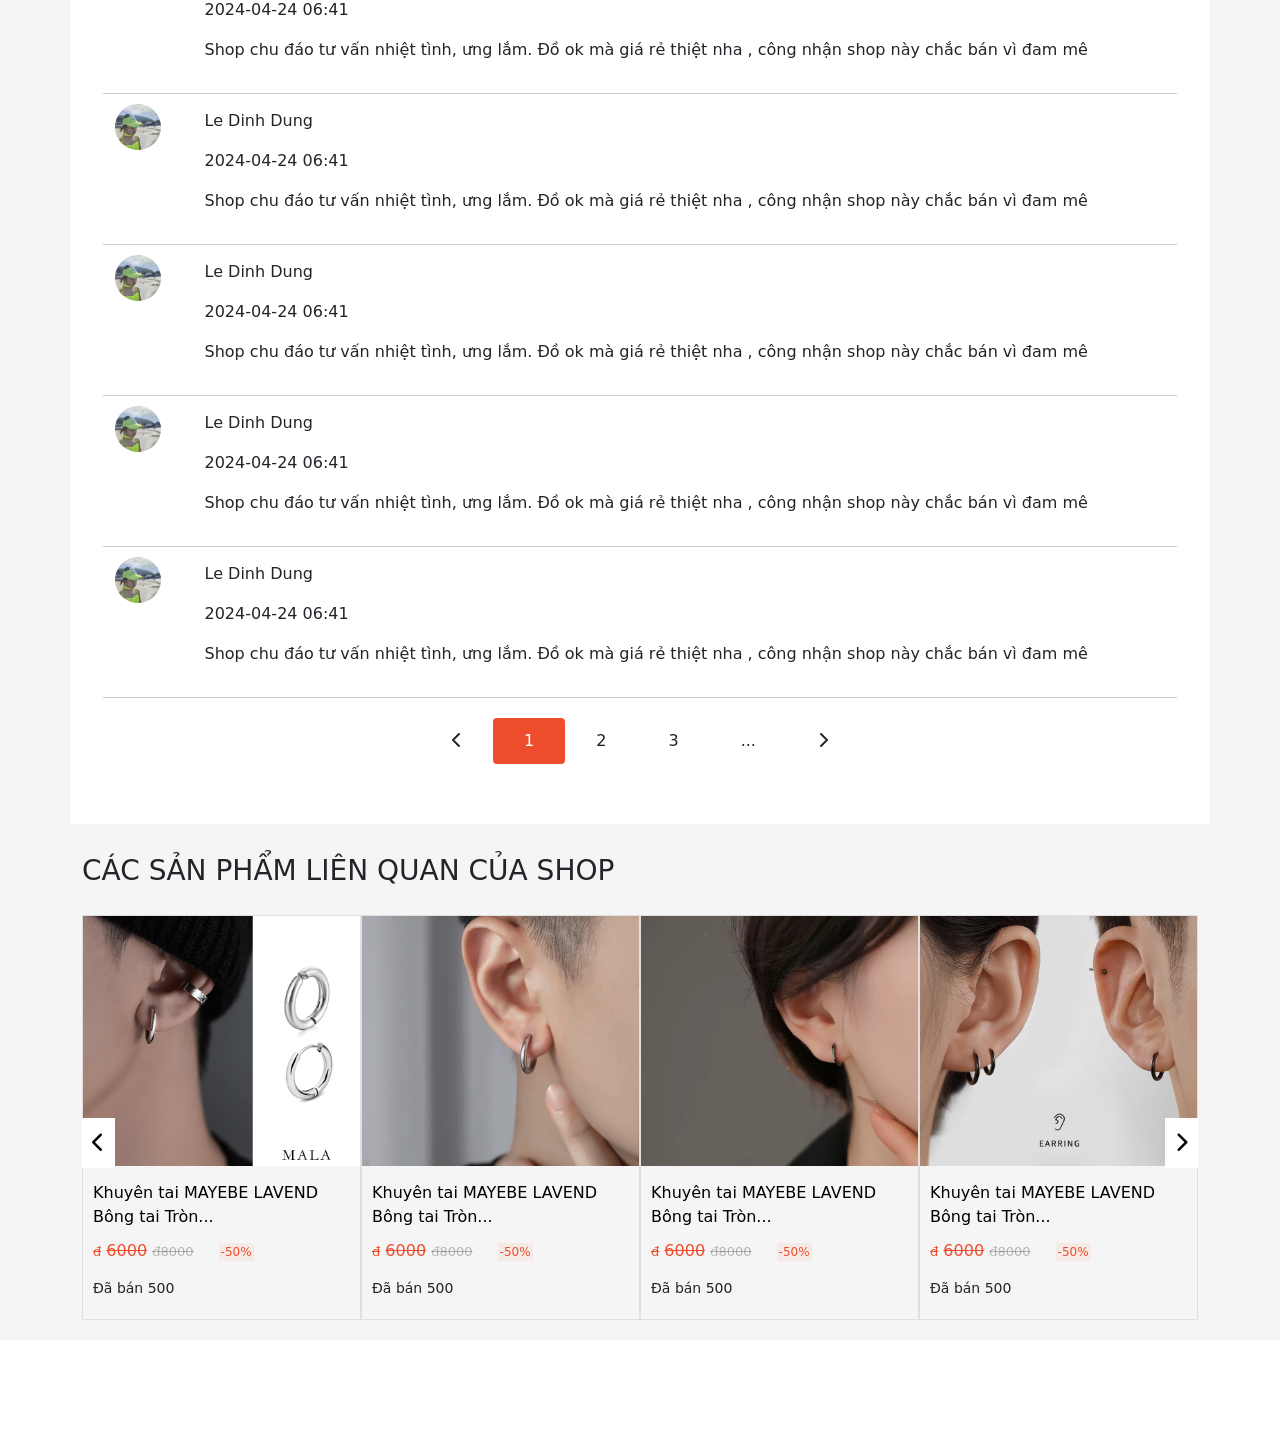
==== commit 834b3a8d: "detail" ====
--- a/index.html
+++ b/index.html
@@ -81,11 +81,11 @@
                             <div class="container-inf__product">
                                 <div class="price d-flex">
                                     <div class="row">
+                                        <div class="col-3 col-md-3 cost">
+                                            <span>8000đ</span>
+                                        </div>
                                         <div class="col-2 col-md-2 price-sell">
                                             <span class="text-product__commont">6000đ</span>
-                                        </div>
-                                        <div class="col-3 col-md-3 cost">
-                                            <span>8000đ</span>
                                         </div>
                                         <div class="col-5 col-md-5 container-discount">
                                             <span class="percent-discount">-50% Giảm</span>
@@ -99,19 +99,20 @@
                                         </div>
                                         <div class="col-md-9">
                                             <div class="row">
-                                                <div class="col-6 col-sm-4 col-md-3 select-color">
+                                                <div class="col-4 col-sm-3 col-md-3 select-color">
                                                     <p class="name-color">Màu Đen</p>
                                                 </div>
-                                                <div class="col-6 col-sm-4 col-md-3 select-color">
+                                                <div class="col-4 col-sm-3 col-md-3 select-color">
                                                     <p class="name-color">Màu Đỏ</p>
                                                 </div>
-                                                <div class="col-6 col-sm-4 col-md-3 select-color">
+                                                <div class="col-4 col-sm-3 col-md-3 select-color">
                                                     <p class="name-color">Màu Hồng</p>
                                                 </div>
-                                                <div class="col-6 col-sm-4 col-md-3 select-color">
+                                                <div class="col-4 col-sm-3 col-md-3 select-color">
                                                     <p class="name-color">Màu Cam</p>
                                                 </div>
                                             </div>
+                                            
                                         </div>
                                     </div>
                                 </div>
--- a/css/style.css
+++ b/css/style.css
@@ -89,6 +89,7 @@
 }
 .inf-product .price .price-sell{
     margin-top: 20px;
+    margin-right: 20px;
 }
 .inf-product .price .text-product__commont{
     text-decoration: line-through;
@@ -98,7 +99,7 @@
 .inf-product .price .cost{
     font-size: 30px;
     color:  rgb(238, 77, 45);
-    margin: 0 15px;
+    margin-right: 15px;
     margin-top: 10px;
 }
 .inf-product .price .container-discount{
@@ -119,17 +120,19 @@
     font-weight: bold;
 }
 .container-inf__product .color-product .select-color{
+    margin: 3px 3px;
+    padding: 0;
+}
+.container-inf__product .color-product .name-color:hover{
+    color:  rgb(238, 77, 45);
+    border: 1px solid rgb(238, 77, 45);
+}
+.color-product .select-color .name-color{
+    padding: 10px 5px;
+    text-align: center;
     border: 1px solid #e9e0e2;
-    margin: 3px 10px;
-}
-.container-inf__product .color-product .select-color:hover{
-    color:  rgb(238, 77, 45);
-    border: 1px solid rgb(238, 77, 45);
-}
-.color-product .select-color .name-color{
-    padding: 1px 10px;
-    text-align: center;
-    margin-top: 5px;
+    margin-right: 30px;
+    width: 100%;
 }
 .container-inf__product .color-product .selected{
     color:  rgb(238, 77, 45);
@@ -173,31 +176,38 @@
     padding: 20px 0;
 }
 .product-detail .btn-group .btn-addcart{
-    color:  rgb(238, 77, 45);
-    padding: 7px 5px;
+    
+}
+.product-detail .btn-group .btn-addcart .text-btn__addcart{
     border: 1px solid rgb(238, 77, 45);
+    color:  rgb(238, 77, 45);
+    padding: 0 10px;
     background: rgba(255, 87, 34, .1);
     cursor: pointer;
-}
-.product-detail .btn-group .btn-addcart .text-btn__addcart{
-    margin-top: 10px;
+    border-radius: 5px 5px 5px 5px;
+}
+.product-detail .btn-group .btn-addcart .text-btn__addcart .text-addcart{
+   margin-top: 10px;
 }
 .btn-group .btn-addcart .fa-cart-shopping{
     padding: 4px 10px;
+    margin-top: 10px;
     
 }
 .product-detail .btn-group .btn-buy{
+    margin-bottom: 5px;
+}
+.btn-group .btn-buy .btn-submit{
+    margin-bottom: 5px;
     background-color:  rgb(238, 77, 45);
-    padding: 7px 30px;
     margin-left: 40px;
     cursor: pointer;
-}
-.btn-group .btn-buy .btn-submit{
-    margin-bottom: 5px;
+    border-radius: none;
 }
 .product-detail .btn-group .btn-buy button{
     color: #fff;
     margin-top: 10px;
+    padding: 13px 45px;
 }
 .product-detail .btn-group .btn-buy:hover{
     opacity: 0.9;
@@ -227,6 +237,7 @@
     margin-top: 30px;
 }
 .content-inf-product__description .container-toggle{
+    display: none;
     text-align: center;
     padding: 20px 0;
     border-top: 1px solid #ccc;
@@ -354,7 +365,7 @@
     top: 50%;
 }
 
-@media (max-width: 767px) {
+@media (max-width: 768px) {
     .product-detail{
         width:115% ;
     }
@@ -362,4 +373,12 @@
         padding:15px 0;
     
     }
-}
+    .content-inf-product__description .container-toggle{
+        display: block;
+    }
+    .color-product .select-color .name-color{
+        width: 100%;
+        margin-right: 2px;
+    }
+    
+}
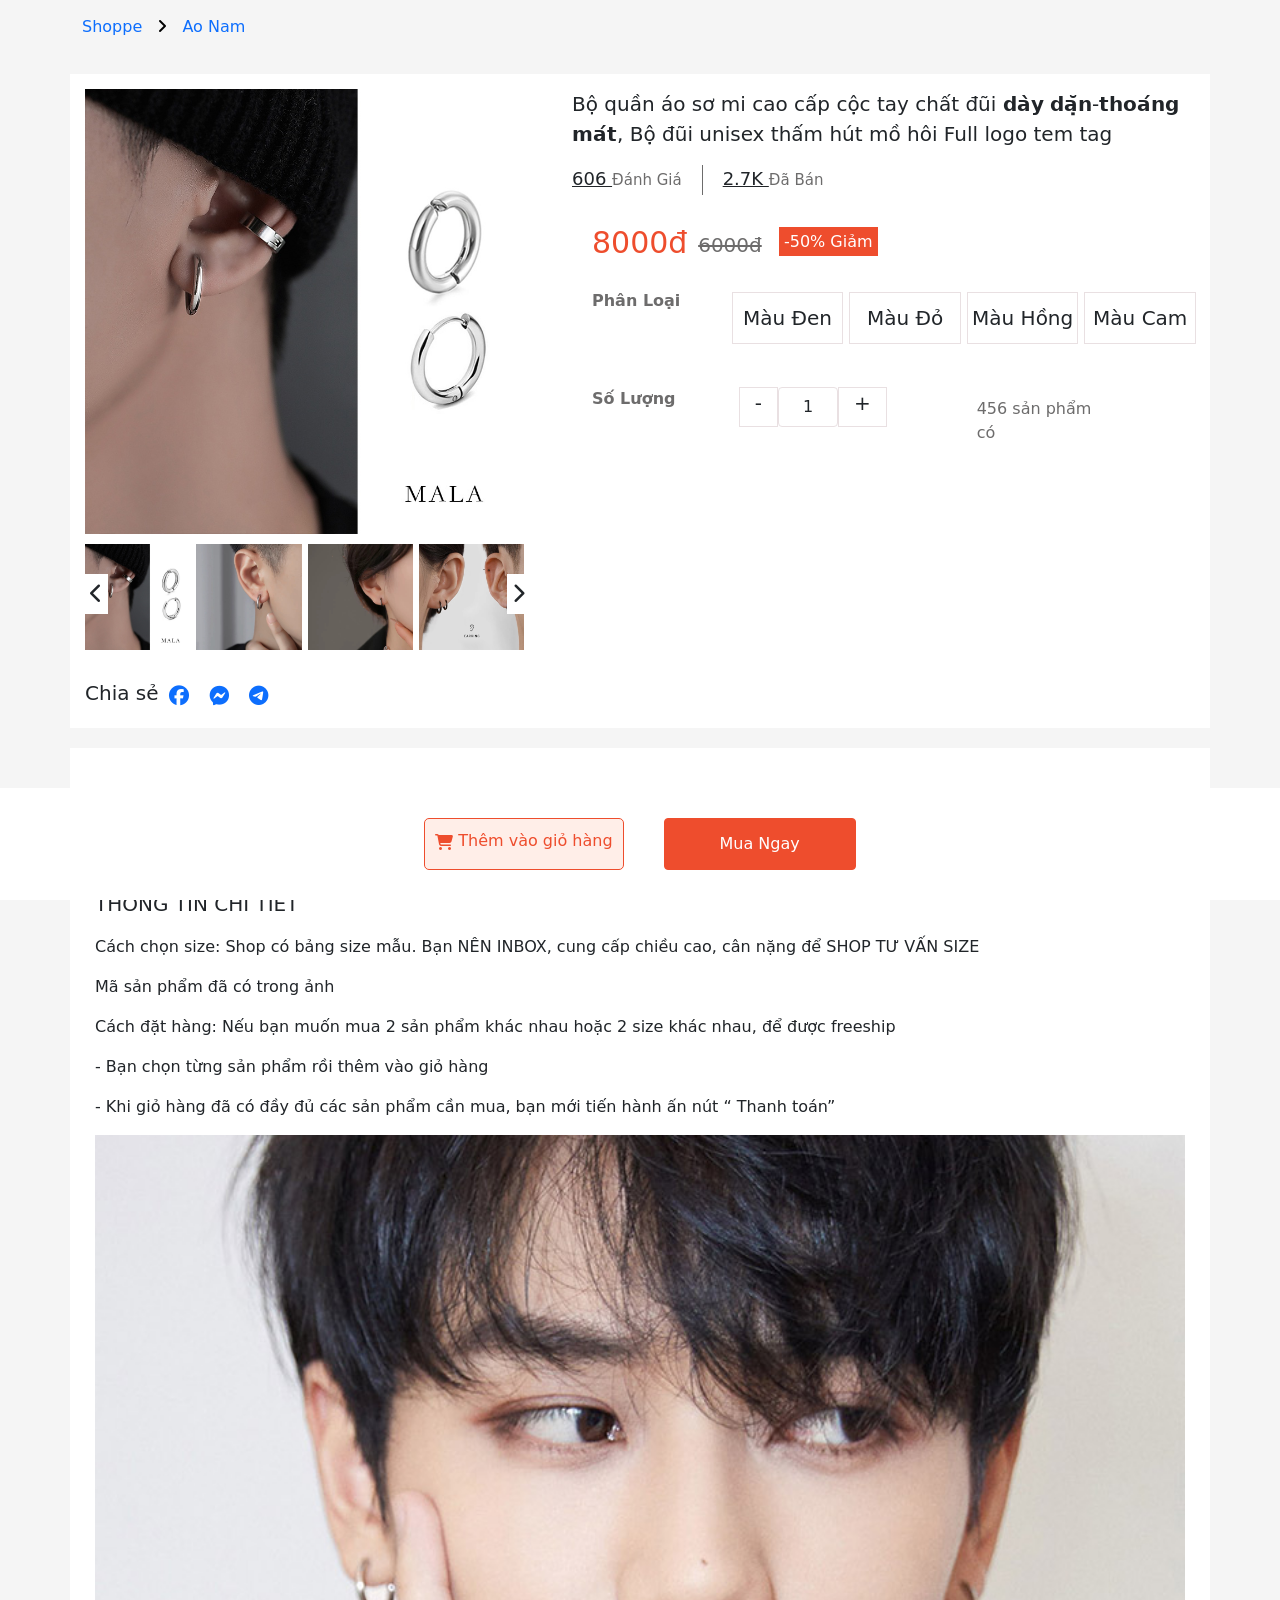
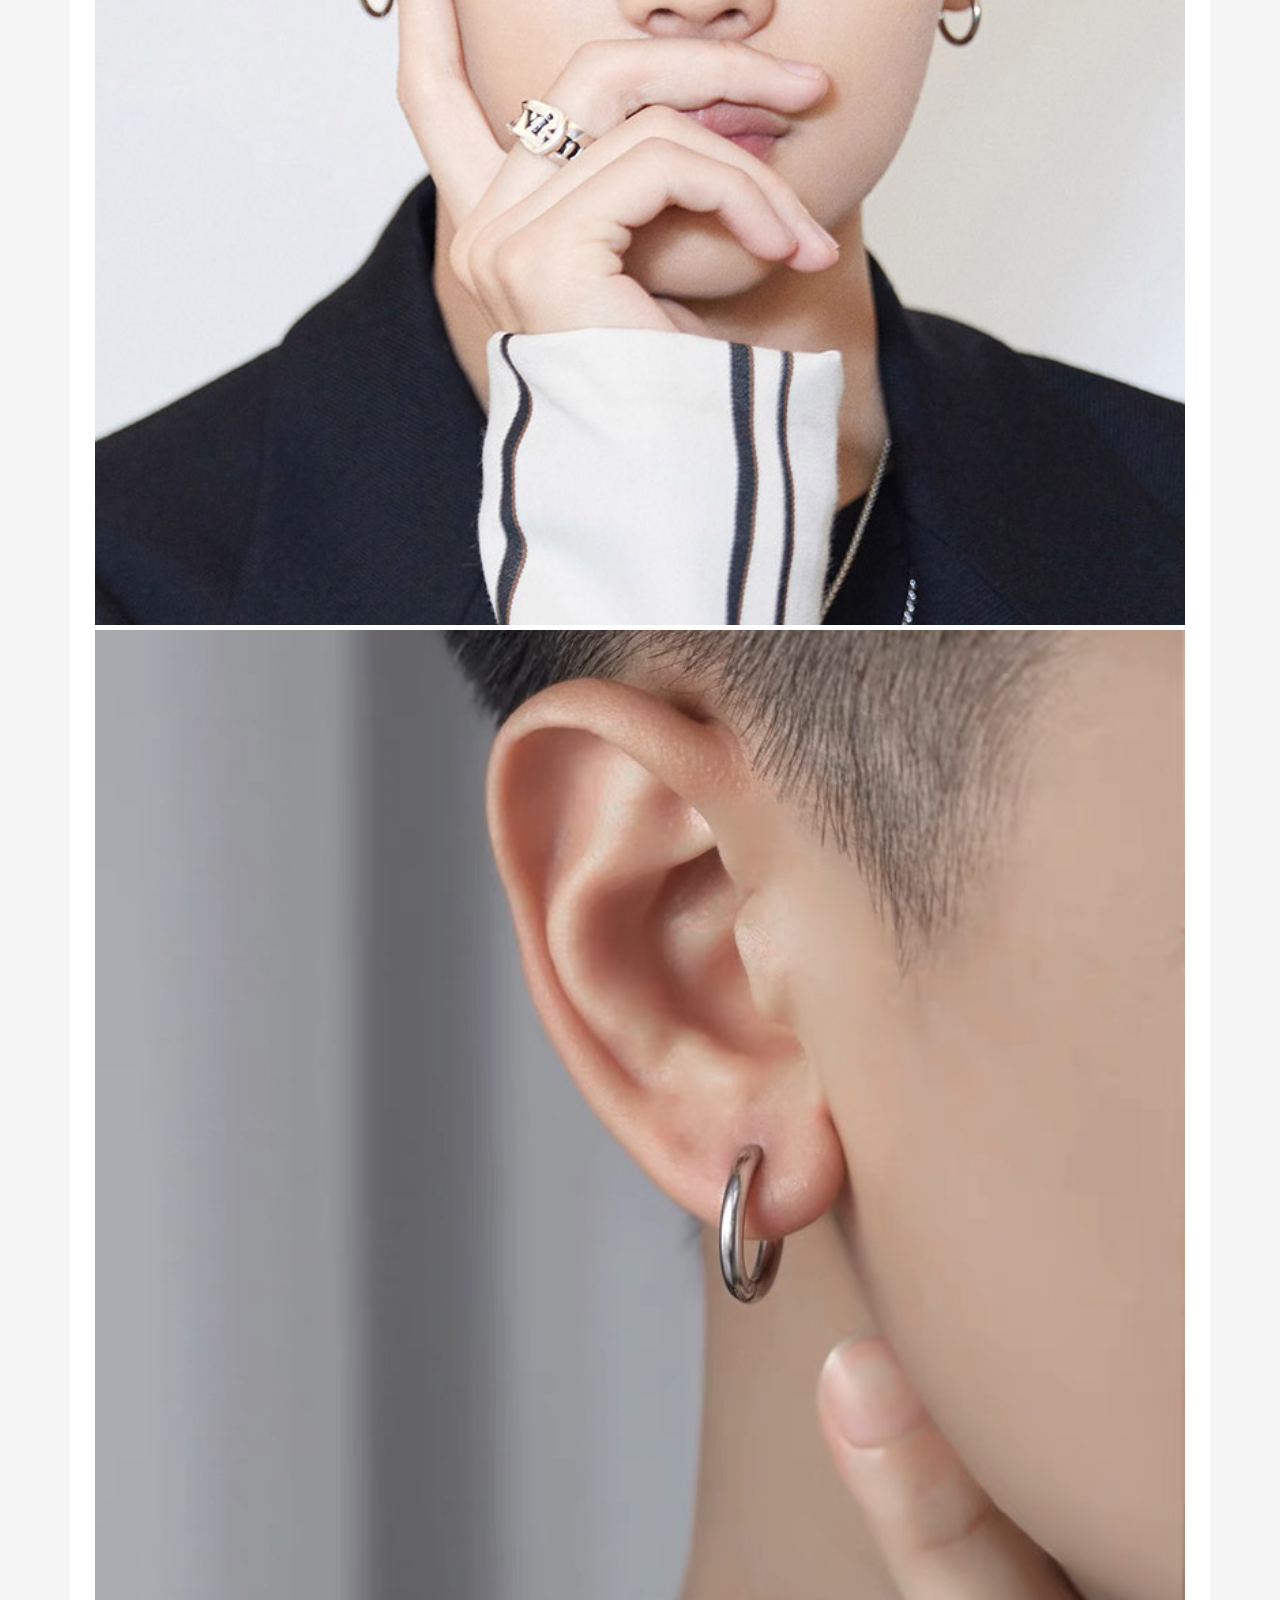
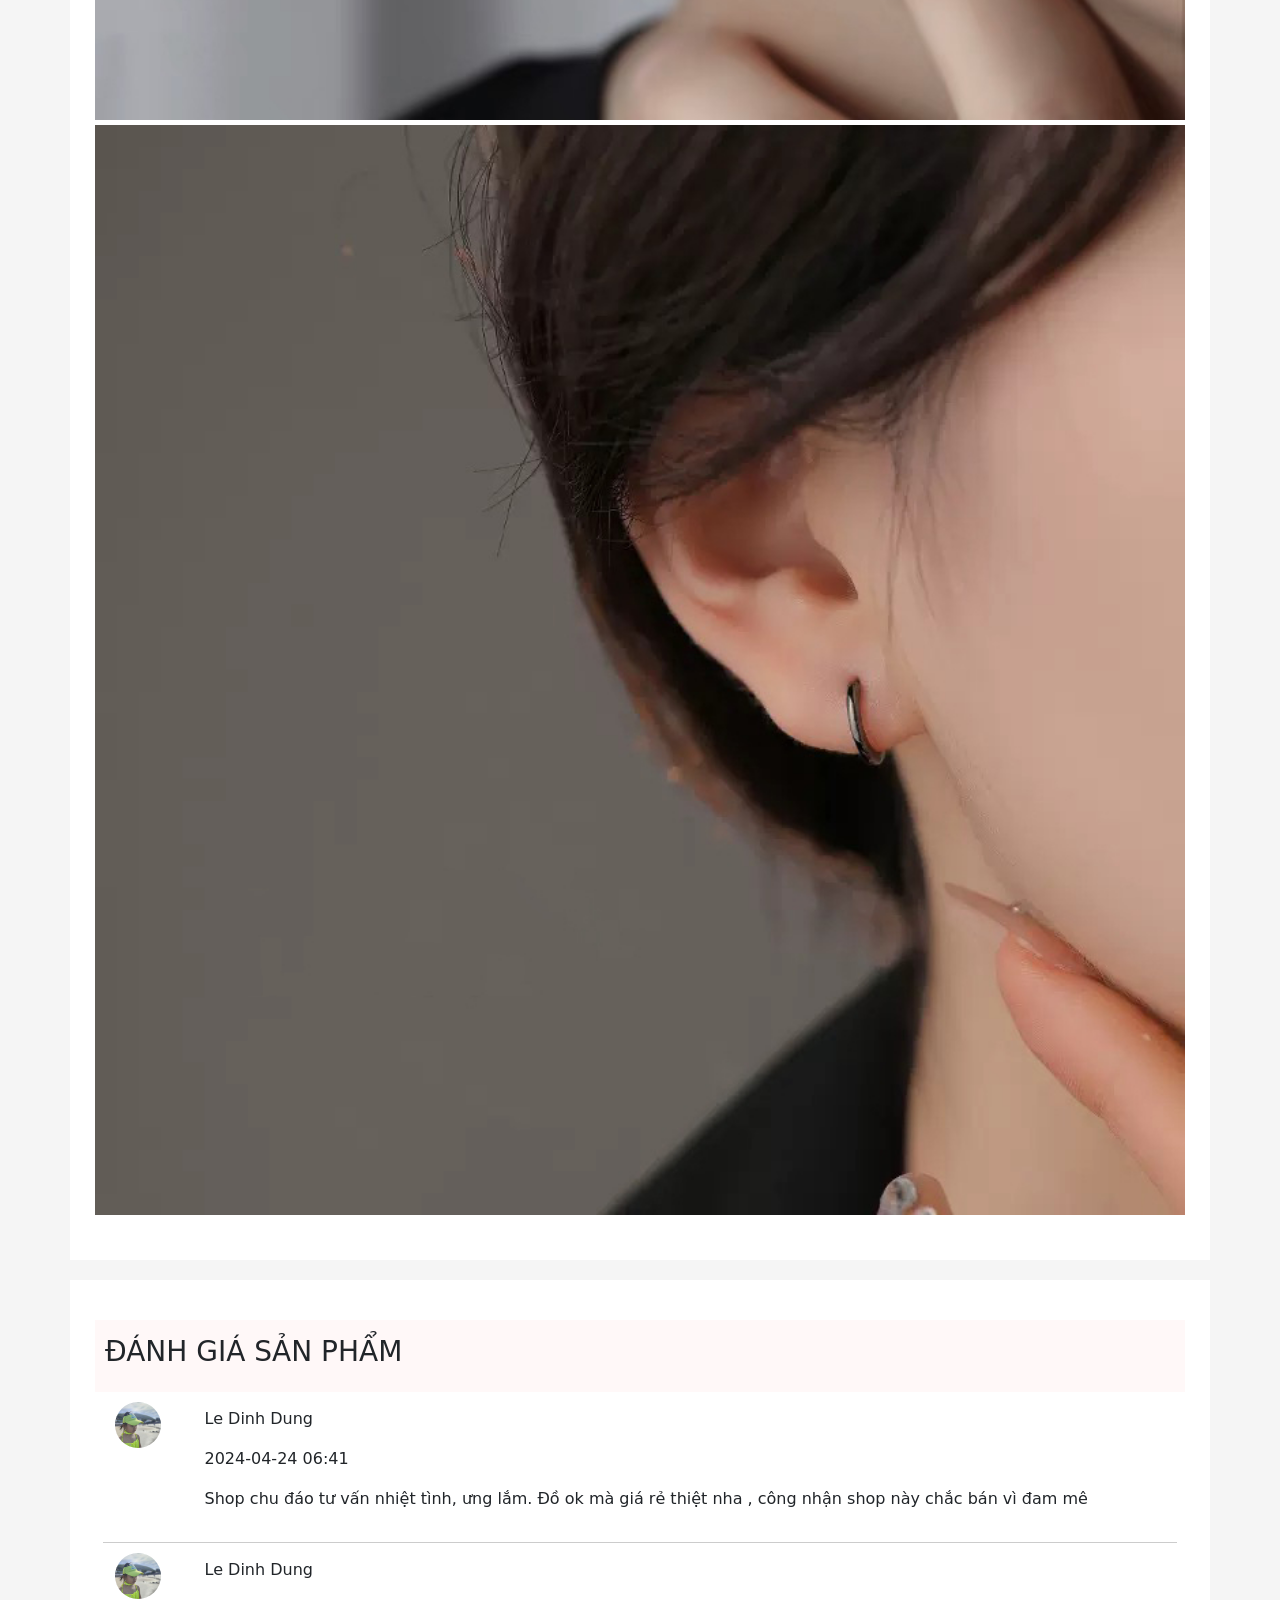
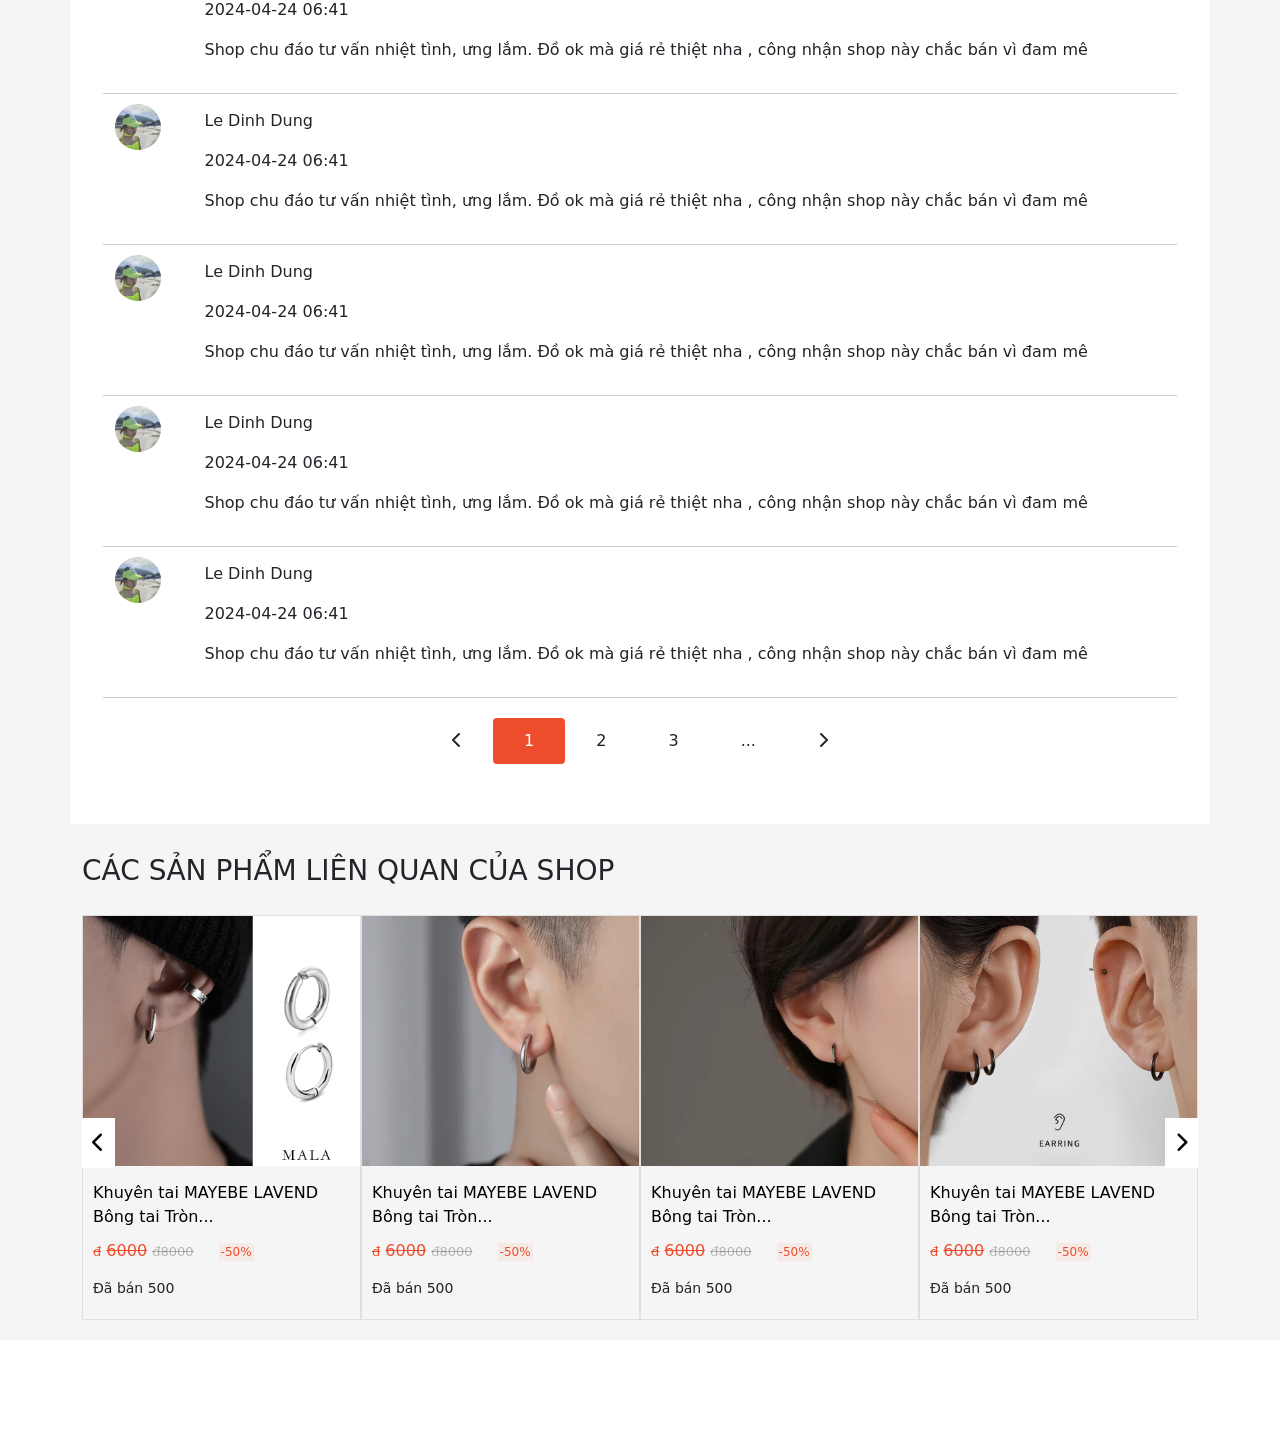
==== commit 67b823ce: "detail" ====
--- a/index.html
+++ b/index.html
@@ -98,17 +98,17 @@
                                             <p class="title-color">Phân Loại</p>
                                         </div>
                                         <div class="col-md-9">
-                                            <div class="row">
-                                                <div class="col-4 col-sm-3 col-md-3 select-color">
+                                            <div class="row container-color">
+                                                <div class="col-3 col-sm-3 col-md-3 select-color">
                                                     <p class="name-color">Màu Đen</p>
                                                 </div>
-                                                <div class="col-4 col-sm-3 col-md-3 select-color">
+                                                <div class="col-3 col-sm-3 col-md-3 select-color">
                                                     <p class="name-color">Màu Đỏ</p>
                                                 </div>
-                                                <div class="col-4 col-sm-3 col-md-3 select-color">
+                                                <div class="col-3 col-sm-3 col-md-3 select-color">
                                                     <p class="name-color">Màu Hồng</p>
                                                 </div>
-                                                <div class="col-4 col-sm-3 col-md-3 select-color">
+                                                <div class="col-3 col-sm-3 col-md-3 select-color">
                                                     <p class="name-color">Màu Cam</p>
                                                 </div>
                                             </div>
--- a/css/style.css
+++ b/css/style.css
@@ -123,16 +123,20 @@
     margin: 3px 3px;
     padding: 0;
 }
+.container-inf__product .color-product .container-color{
+    flex-wrap: nowrap;
+}
 .container-inf__product .color-product .name-color:hover{
     color:  rgb(238, 77, 45);
     border: 1px solid rgb(238, 77, 45);
 }
 .color-product .select-color .name-color{
-    padding: 10px 5px;
+    padding: 10px 0px;
     text-align: center;
     border: 1px solid #e9e0e2;
-    margin-right: 30px;
+    /* margin-right: 30px; */
     width: 100%;
+    font-size: 20px;
 }
 .container-inf__product .color-product .selected{
     color:  rgb(238, 77, 45);
@@ -190,24 +194,26 @@
    margin-top: 10px;
 }
 .btn-group .btn-addcart .fa-cart-shopping{
-    padding: 4px 10px;
-    margin-top: 10px;
+    margin-top: 15px;
+    margin-right: 5px;
     
 }
 .product-detail .btn-group .btn-buy{
     margin-bottom: 5px;
 }
 .btn-group .btn-buy .btn-submit{
+    border: 1px solid rgb(238, 77, 45);
     margin-bottom: 5px;
     background-color:  rgb(238, 77, 45);
     margin-left: 40px;
     cursor: pointer;
     border-radius: none;
+    padding: 13px 55px;
 }
 .product-detail .btn-group .btn-buy button{
     color: #fff;
     margin-top: 10px;
-    padding: 13px 45px;
+  
 }
 .product-detail .btn-group .btn-buy:hover{
     opacity: 0.9;
@@ -380,5 +386,20 @@
         width: 100%;
         margin-right: 2px;
     }
-    
-}
+    .product-detail .product-briefing .inf-product {
+        padding: 15px 0;
+    }
+    .product-briefing .inf-product .container-inf__product{
+        padding: 15px 0;
+    }
+    .container-review__product .review-product .content-product__review{
+        padding: 0;
+    }
+    .product-detail .container-description__product{
+        padding: 25px 7px;
+    }
+    .product-detail .container-review__product{
+        padding: 25px 7px;
+    }
+    
+}
